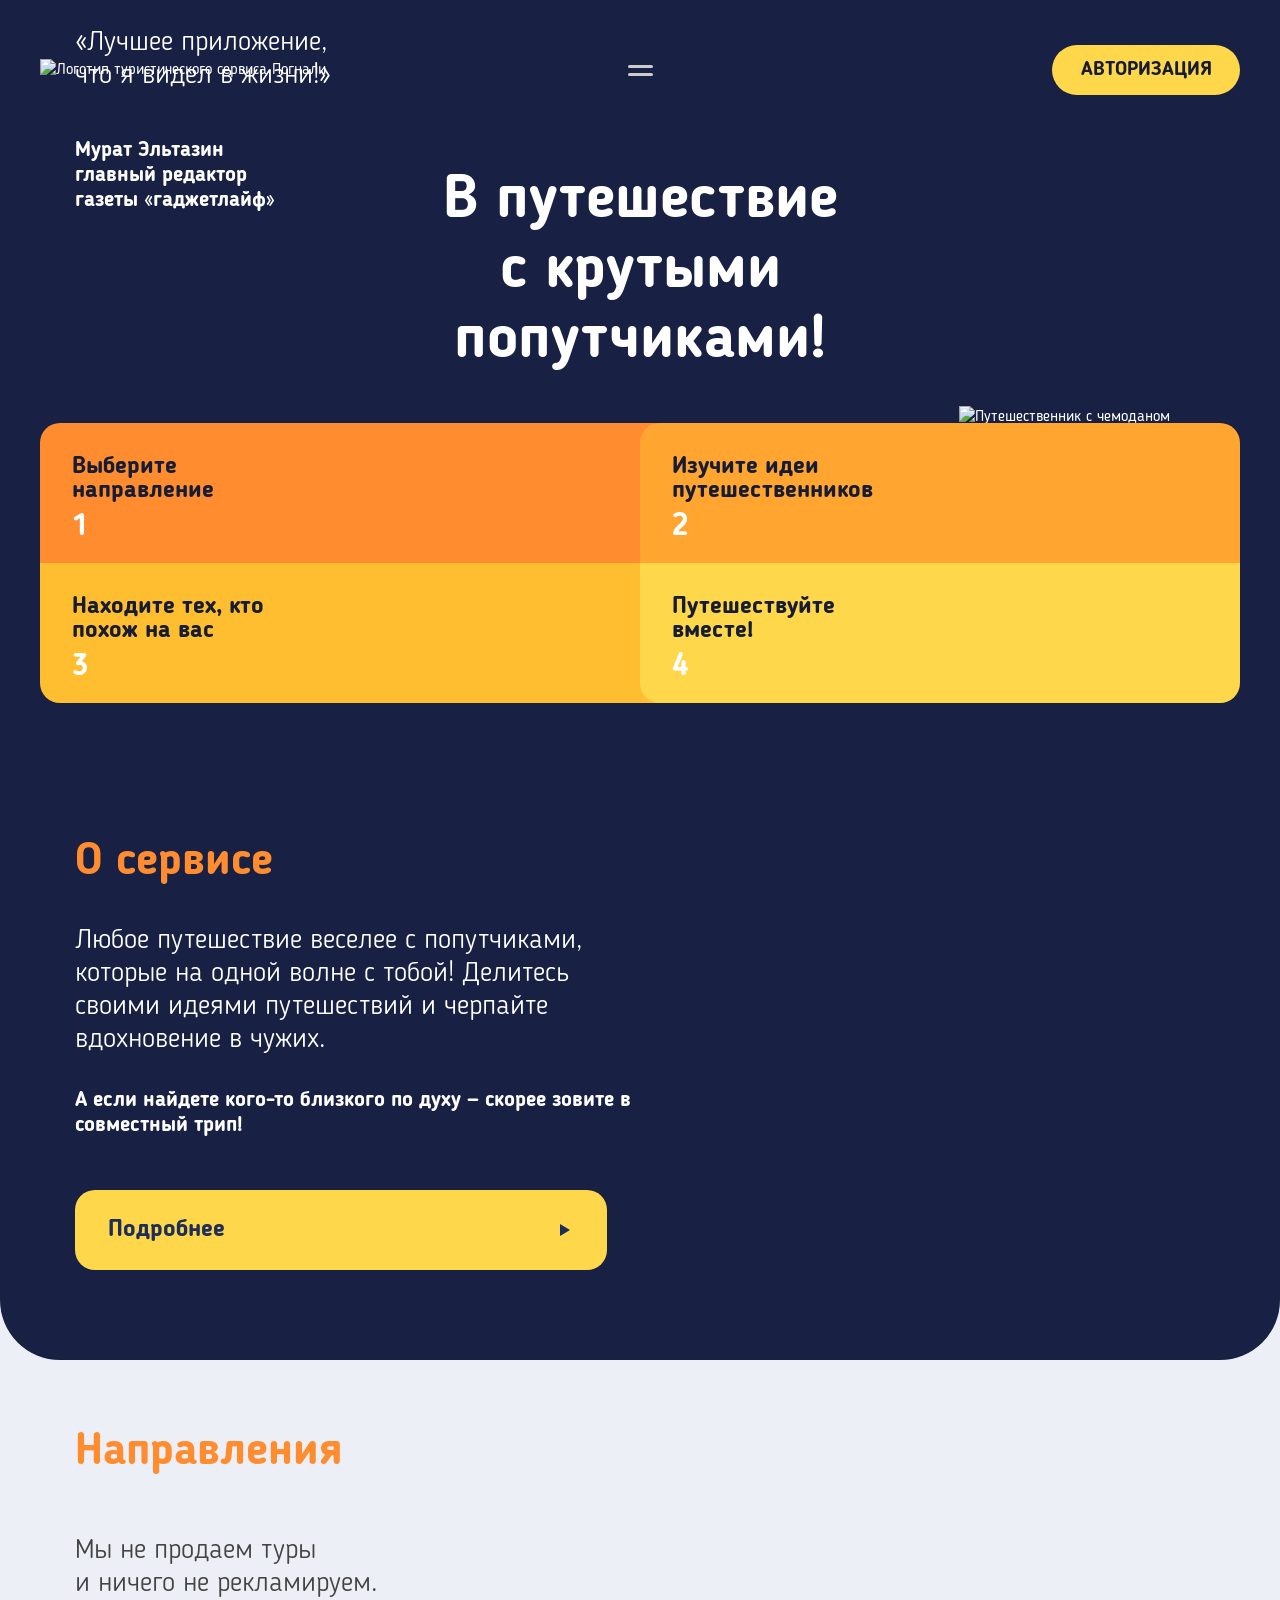
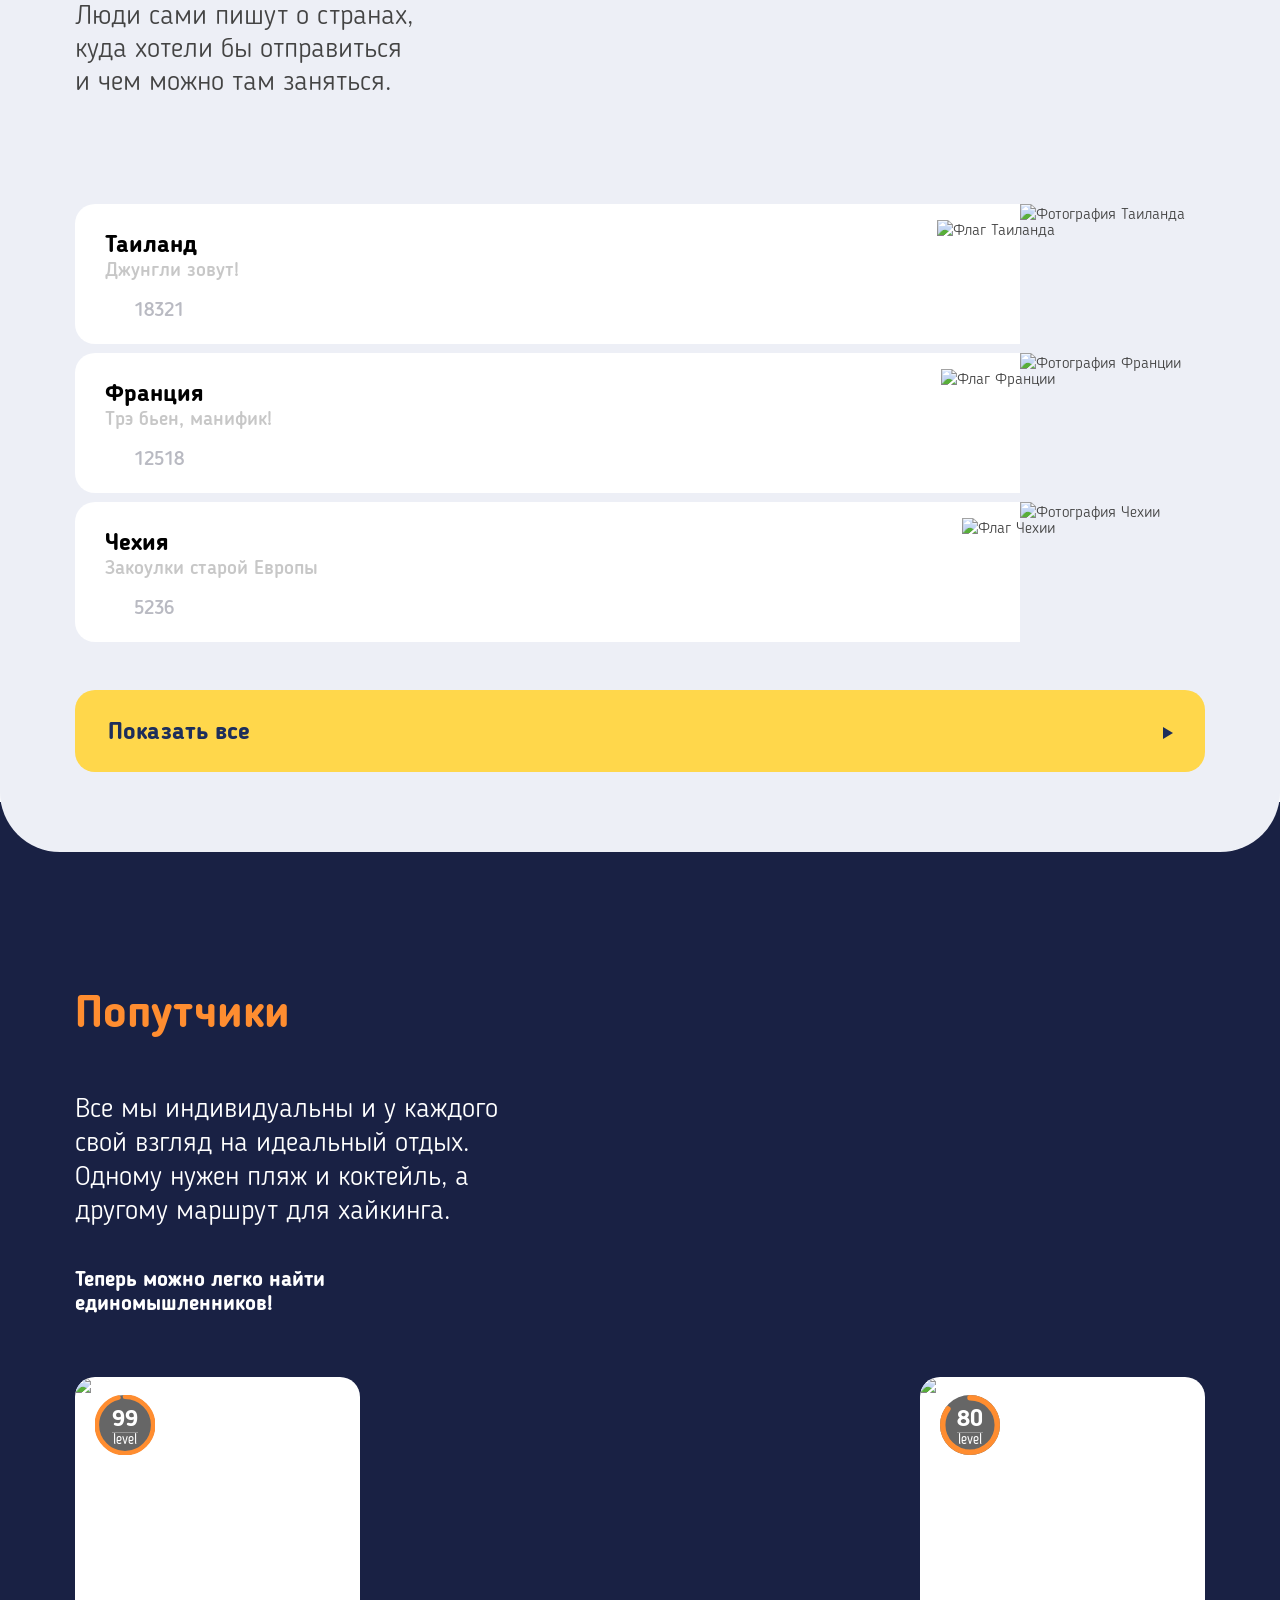
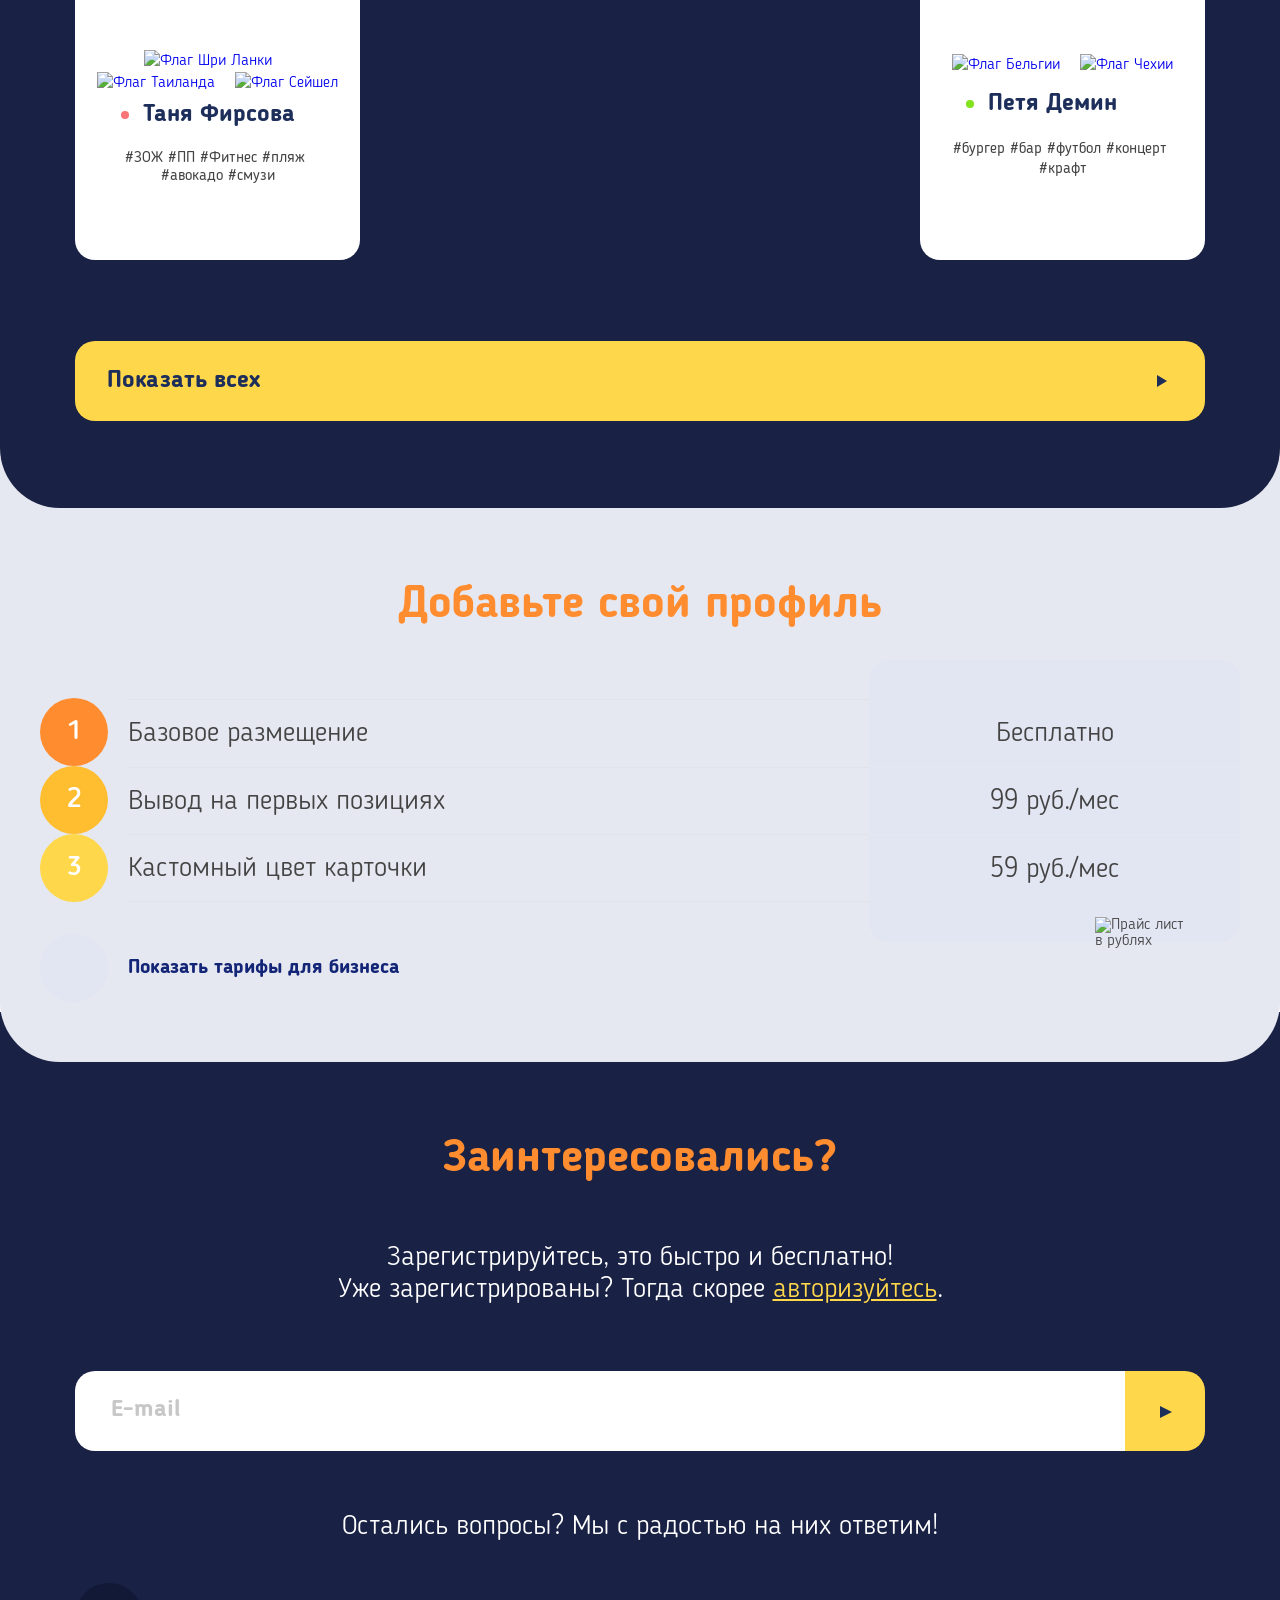
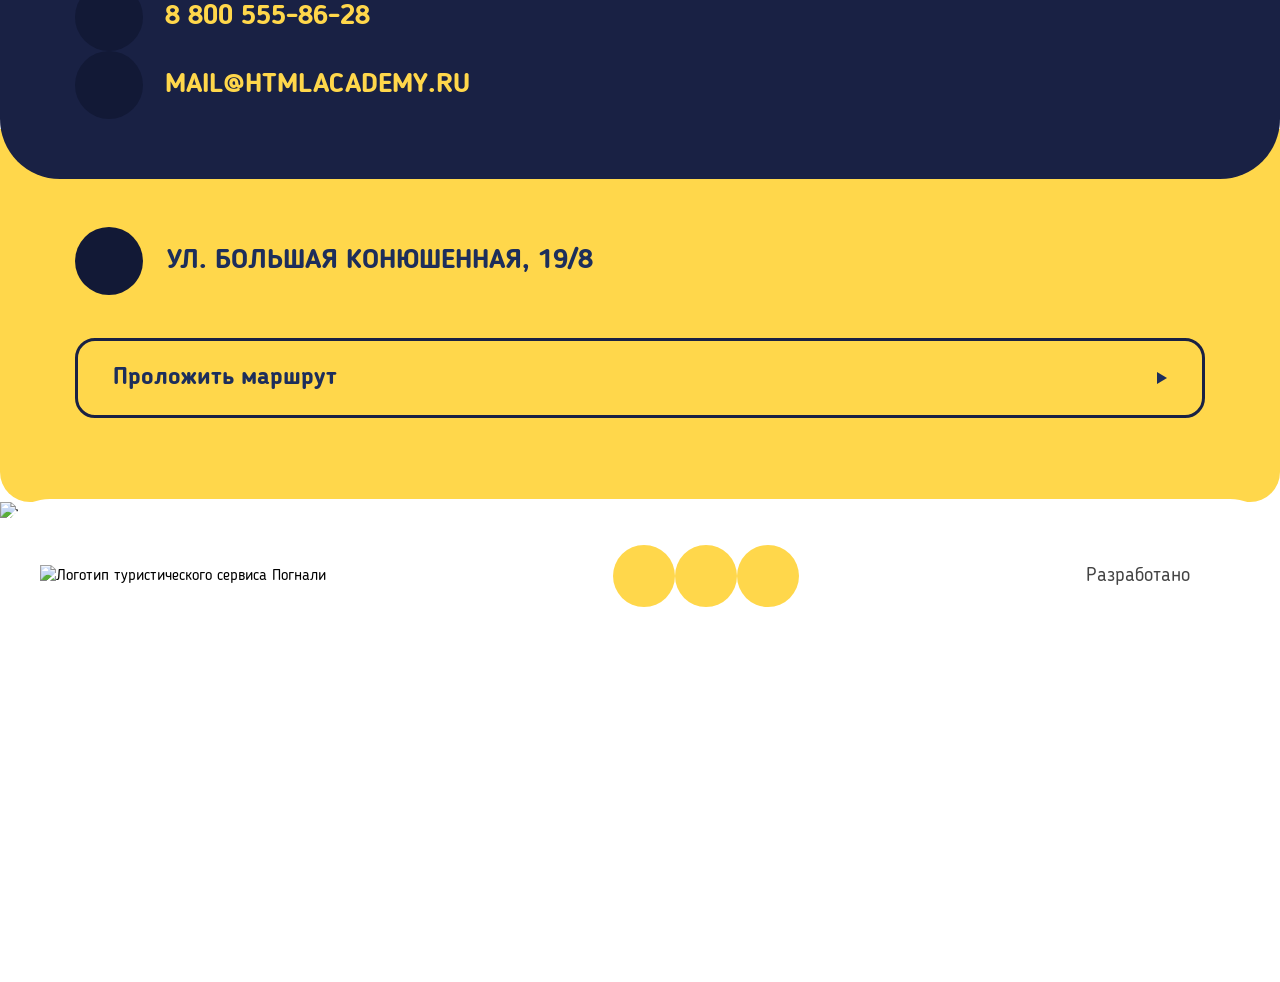
==== 14/index.html @ fc49d3fc ":heavy_check_mark: Сборка #14" ====
<!DOCTYPE html>
<html class="page" lang="ru">
<head>
  <meta charset="utf-8">
  <meta name="viewport" content="width=device-width, initial-scale=1">
  <title>HTML Academy: Погнали</title>
  <link rel="shortcut icon" href="img/favicon.ico" type="image/x-icon">
  <link rel="stylesheet" href="css/style.css">
  <base href="https://htmlacademy-adaptive.github.io/367467-pognali-21/14/">
</head>
<body>
  <header class="header">
    <div class="container header__container ">
      <div class="header__menu">
        <a class="header__logo-link">
          <picture>
            <source media="(min-width: 1439px)" srcset="img/logo-desktop-white@2x.png">
            <source media="(min-width: 767px)" srcset="img/logo-tablet-white@2x.png">
            <img class="header__logo-image" src="img/logo-mobile-white@2x.png" alt="Логотип туристического сервиса Погнали">
          </picture>
          <picture>
            <source media="(min-width: 1439px)" srcset="img/logo-desktop-blue@2x.png">
            <source media="(min-width: 767px)" srcset="img/logo-tablet-blue@2x.png">
            <img class="header__logo-image--blue" src="img/logo-mobile-blue@2x.png" alt="Логотип туристического сервиса Погнали">
          </picture>
        </a>
        <button class="header__menu-toggle" type="button" aria-label="Открыть меню"></button>
          <nav class="header__navigation header-navigation">
            <ul class="header-navigation__list">
              <li class="header-navigation__item">
                <a class="header-navigation__link" href="#about-us" data-hover="О сервисе">
                  <span data-hover="О&nbsp;сервисе">
                    О сервисе
                  </span>
                </a>
              </li>
              <li class="header-navigation__item">
                <a class="header-navigation__link" href="#directions" data-hover="Направления">
                  <span data-hover="Направления">
                    Направления
                  </span>
                </a>
              </li>
              <li class="header-navigation__item">
                <a class="header-navigation__link" href="#companions" >
                  <span data-hover="Попутчики">Попутчики</span>
                </a>
              </li>
            </ul>
          </nav>
          <div class="header__menu-items-wrapper">
            <div class="header__user-navigation">
              <a class="button-round header__user-navigation-button" href="#"><span>Авторизация</span></a>
            </div>
            <div class="header__contacts">
              <a class="header__telephone" href="tel:88005558628" aria-label="Позвоните нам!">
              <span class="header__telephone-image-wrapper">
                <svg class="header__telephone-image" viewBox="0 0 18 18">
                  <use xlink:href="img/sprite.svg#icon-call"></use>
                </svg>
                <svg class="header__telephone-image--opened" viewBox="0 0 19 17">
                  <use xlink:href="img/sprite.svg#icon-telephone"></use>
                </svg>
              </span>
                <span class="header__telephone--full">8 800 555-86-28</span>
              </a>
              <a class="header__email contacts__email" href="mailto:mail@htmlacademy.ru" aria-label="Напишите нам письмо!">
                <span class="header__email-image-wrapper">
                  <svg class="header__mail-image" viewBox="0 0 45 45">
                    <use xlink:href="img/sprite.svg#icon-mail"></use>
                  </svg>
                </span>
                <span class="header__email--full">mail@htmlacademy.ru</span>
              </a>
            </div>
          </div>
          <div class="header__social">
            <a class="header__social-link header__social-link--fb" aria-label="Погнали в Facebook" href="#">
              <svg viewBox="0 0 14 28">
                <use xlink:href="img/sprite.svg#icon-fb"></use>
              </svg>
            </a>
            <a class="header__social-link header__social-link--vk" aria-label="Погнали Вконтакте" href="#">
              <svg viewBox="0 0 31 16">
                <use xlink:href="img/sprite.svg#icon-vk"></use>
              </svg>
            </a>
            <a class="header__social-link header__social-link--insta" aria-label="Погнали в Instagram" href="#">
              <svg viewBox="0 0 24 24">
                <use xlink:href="img/sprite.svg#icon-inst"></use>
              </svg>
            </a>
          </div>
      </div>
    </div>
  </header>
  <main class="page__main">
    <section class="hero">
      <div class="container hero__container">
        <h1 class="visually-hidden">Главная страница туристического сервиса "Погнали"</h1>
        <div class="hero__wrapper">
          <div class="hero__bg-wrapper">
            <p class="hero__title">В путешествие <br>с крутыми <br>попутчиками!</p>
            <picture>
              <source media="(min-width: 1440px)" srcset="img/hero-desktop@1x.png">
              <source media="(min-width: 768px)" srcset="img/hero-tablet@1x.png">
              <img class="hero__image" src="img/hero-mobile@1x.png" alt="Путешественник с чемоданом">
            </picture>
          </div>
          <blockquote class="hero__quote hero-quote">
            <p class="hero-quote__text">
              «Лучшее приложение,<br class="hero-quote__br--mobile">
              что я видел в жизни!»
            </p>
            <cite class="hero-quote__author">
              Мурат Эльтазин<br>
              главный редактор<br class="hero-quote__br--mobile">
              газеты «гаджетлайф»
            </cite>
          </blockquote>
        </div>
        <ol class="hero__actions actions-list">
          <li class="actions-list__item">
            <p class="actions-list__text">Выберите направление</p>
            <span class="actions-list__number"></span>
          </li>
          <li class="actions-list__item">
            <p class="actions-list__text">Изучите идеи путешественников</p>
            <span class="actions-list__number"></span>
          </li>
          <li class="actions-list__item">
            <p class="actions-list__text">Находите тех, кто похож на вас</p>
            <span class="actions-list__number"></span>
          </li>
          <li class="actions-list__item">
            <p class="actions-list__text">Путешествуйте вместе!</p>
            <span class="actions-list__number"></span>
          </li>
        </ol>
      </div>
    </section>
    <section class="about-us" id="about-us" >
      <div class="container about-us__container">
        <div class="about-us__wrapper">
          <h2 class="about-us__title title">О сервисе</h2>
          <p class="about-us__text">
            Любое путешествие веселее с попутчиками, которые на одной волне с тобой! Делитесь своими идеями путешествий и черпайте вдохновение в чужих.
          </p>
          <p class="about-us__text about-us__text--bold">
            А если найдете кого-то близкого по духу — скорее зовите в совместный трип!
          </p>
          <a class="button-rect" href="#">
            <span>Подробнее</span>
          </a>
        </div>
      </div>
    </section>
    <section class="directions" id="directions">
      <div class="container directions__container">
        <div class="directions__wrapper">
          <h2 class="directions__title title">Направления</h2>
          <p class="directions__promo">
            Мы не продаем туры <br>
            и ничего не рекламируем. <br>
            Люди сами пишут о странах, <br>
            куда хотели бы отправиться <br>
            и чем можно там заняться.
          </p>
        </div>
        <div class="directions__cards cards">
          <ul class="cards__list">
            <li class="cards__item country-card">
              <picture>
                <source media="(min-width: 486px)" srcset="img/thailand-desktop@1x.png">
                <img class="country-card__photo" src="img/thailand-mobile@1x.jpg" srcset="img/thailand-mobile@2x.jpg 2x" alt="Фотография Таиланда">
              </picture>
              <picture>
                <source media="(min-width: 486px)" srcset="img/thailand-size-L@1x.png">
                <img class="country-card__flag" src="img/thailand-size-S@1x.png"  alt="Флаг Таиланда">
              </picture>
              <div class="country-card__wrapper">
                <div class="country-card__wrapper-text">
                  <h3 class="country-card__title">Таиланд</h3>
                  <p class="country-card__promo">Джунгли зовут!</p>
                </div>
                <span class="country-card__stats">
                  <svg viewBox="0 0 14 14">
                    <use xlink:href="img/sprite.svg#icon-user"></use>
                  </svg>
                  18321
                </span>
              </div>
            </li>
            <li class="cards__item country-card">
              <picture>
                <source media="(min-width: 486px)" srcset="img/france-desktop@1x.png">
                <img class="country-card__photo" src="img/france-mobile@1x.jpg" srcset="img/france-mobile@2x.jpg 2x" alt="Фотография Франции">
              </picture>
              <picture>
                <source media="(min-width: 486px)" srcset="img/france-size-L@1x.png">
                <img class="country-card__flag" src="img/france-size-S@1x.png"  alt="Флаг Франции">
              </picture>
              <div class="country-card__wrapper">
                <div class="country-card__wrapper-text">
                  <h3 class="country-card__title">Франция</h3>
                  <p class="country-card__promo">Трэ бьен, манифик!</p>
                </div>
                <span class="country-card__stats">
                  <svg viewBox="0 0 14 14">
                    <use xlink:href="img/sprite.svg#icon-user"></use>
                  </svg>
                  12518
                </span>
              </div>
            </li>
            <li class="cards__item country-card">
              <picture>
                <source media="(min-width: 486px)" srcset="img/czech-desktop@1x.png">
                <img class="country-card__photo" src="img/czech-mobile@1x.jpg" srcset="img/czech-mobile@2x.jpg 2x" alt="Фотография Чехии">
              </picture>
              <picture>
                <source media="(min-width: 486px)" srcset="img/czech-size-L@1x.png">
                <img class="country-card__flag" src="img/czech-size-S@1x.png"  alt="Флаг Чехии">
              </picture>
              <div class="country-card__wrapper">
                <div class="country-card__wrapper-text">
                  <h3 class="country-card__title">Чехия</h3>
                  <p class="country-card__promo">Закоулки старой Европы</p>
                </div>
                <span class="country-card__stats">
                  <svg viewBox="0 0 14 14">
                    <use xlink:href="img/sprite.svg#icon-user"></use>
                  </svg>
                  5236
                </span>
              </div>
            </li>
          </ul>
        </div>
        <a class="button-rect" href="form.html">
          <span>Показать все</span>
        </a>
      </div>
    </section>
    <section class="companions" id="companions">
      <div class="container companions__container">
        <div class="companions__wrapper">
          <h2 class="companions__title title">Попутчики</h2>
          <p class="companions__text">
            Все мы индивидуальны и у каждого свой взгляд на идеальный отдых. Одному нужен пляж и коктейль, а другому маршрут для хайкинга.
          </p>
          <p class="companions__text companions__text--bold">
            Теперь можно легко найти единомышленников!
          </p>
        </div>
        <div class="companions__cards cards">
          <ul class="cards__list companions__cards-list">
            <li class="cards__item user-card companions__user-card">
              <div class="user-card__level level companions__level">
                <svg class="level__circle" viewBox="0 0 66 66">
                  <circle r="31" cx="33" cy="33"
                          fill="none" stroke-width="5"
                          stroke="#FF8D30"
                          stroke-dasharray="187.2 207.2"
                          stroke-linecap="round">
                  </circle>
                </svg>
                <span class="level__number">99</span>
                <span class="level__text">level</span>
              </div>
              <img class="user-card__photo companions__photo" src="img/firsova-index-size-285@1x.png" alt="Таня Фирсова">
              <div class="user-card__visited-countries">
                <a class="user-card__country-link" href="#" data-hover="Шри Ланка">
                  <img class="user-card__country-flag" src="img/srilanka-size-S@1x.png" alt="Флаг Шри Ланки">
                </a>
                <a class="user-card__country-link" href="#" data-hover="Таиланд">
                  <img class="user-card__country-flag" src="img/thailand-size-S@1x.png" alt="Флаг Таиланда">
                </a>
                <a class="user-card__country-link" href="#" data-hover="Сейшелы">
                  <img class="user-card__country-flag" src="img/seychelles-size-S@1x.png" width="35" height="25" alt="Флаг Сейшел">
                </a>
              </div>
              <a class="user-card__wrapper" href="#">
                <span class="user-card__status user-card__status--offline"></span>
                <h3 class="user-card__user">Таня Фирсова</h3>
              </a>
              <ul class="user-card__tags tags-list">
                <li class="tags-list__item">
                  <a href="" class="tags-list__link">#ЗОЖ</a>
                </li>
                <li class="tags-list__item">
                  <a href="" class="tags-list__link">#ПП</a>
                </li>
                <li class="tags-list__item">
                  <a href="" class="tags-list__link">#Фитнес</a>
                </li>
                <li class="tags-list__item">
                  <a href="" class="tags-list__link">#пляж</a>
                </li>
                <li class="tags-list__item">
                  <a href="" class="tags-list__link">#авокадо</a>
                </li>
                <li class="tags-list__item">
                  <a href="" class="tags-list__link">#смузи</a>
                </li>
              </ul>
              <ul class="user-card__travel-list travel-list">
                <li class="travel-list__item" data-hover="Авиаперелет">
                  <svg class="travel-list__image travel-list__image--plane travel-list__image--checked">
                    <use xlink:href="img/sprite.svg#icon-plane"></use>
                  </svg>
                </li>
                <li class="travel-list__item" data-hover="Автотранспорт">
                  <svg class="travel-list__image travel-list__image--bus">
                    <use xlink:href="img/sprite.svg#icon-bus"></use>
                  </svg>
                </li>
                <li class="travel-list__item" data-hover="Велосипед">
                  <svg class="travel-list__image travel-list__image--circle">
                    <use xlink:href="img/sprite.svg#icon-bicycle"></use>
                  </svg>
                </li>
                <li class="travel-list__item" data-hover="Пешком">
                  <svg class="travel-list__image travel-list__image--walk">
                    <use xlink:href="img/sprite.svg#icon-run"></use>
                  </svg>
                </li>
              </ul>
            </li>
            <li class="cards__item user-card">
              <div class="user-card__level level companions__level">
                <svg class="level__circle" viewBox="0 0 66 66">
                  <circle r="30" cx="33" cy="33"
                          fill="none" stroke-width="6"
                          stroke="#FF8D30"
                          stroke-dasharray="160 188,4"
                          stroke-linecap="round">
                  </circle>
                </svg>
                <span class="level__number">80</span>
                <span class="level__text">level</span>
              </div>
              <img class="user-card__photo companions__photo" src="img/demin-index-size-285@1x.png" alt="Петя Демин">
              <div class="user-card__visited-countries">
                <a class="user-card__country-link" href="#" data-hover="Бельгия">
                  <img class="user-card__country-flag" src="img/belgium-size-S@1x.png" alt="Флаг Бельгии">
                </a>
                <a class="user-card__country-link" href="#" data-hover="Чехия">
                  <img class="user-card__country-flag" src="img/czech-size-S@1x.png" alt="Флаг Чехии">
                </a>
              </div>
              <a class="user-card__wrapper" href="#">
                <span class="user-card__status user-card__status--online"></span>
                <h3 class="user-card__user">Петя Демин</h3>
              </a>
              <ul class="user-card__tags tags-list">
                <li class="tags-list__item">
                  <a href="" class="tags-list__link">#бургер </a>
                </li>
                <li class="tags-list__item">
                  <a href="" class="tags-list__link">#бар </a>
                </li>
                <li class="tags-list__item">
                  <a href="" class="tags-list__link">#футбол </a>
                </li>
                <li class="tags-list__item">
                  <a href="" class="tags-list__link">#концерт </a>
                </li>
                <li class="tags-list__item">
                  <a href="" class="tags-list__link">#крафт </a>
                </li>
              </ul>
              <ul class="user-card__travel-list travel-list">
                <li class="travel-list__item" data-hover="Авиаперелет">
                  <svg class="travel-list__image travel-list__image--plane travel-list__image--checked">
                    <use xlink:href="img/sprite.svg#icon-plane"></use>
                  </svg>
                </li>
                <li class="travel-list__item" data-hover="Автотранспорт">
                  <svg class="travel-list__image travel-list__image--bus travel-list__image--checked">
                    <use xlink:href="img/sprite.svg#icon-bus"></use>
                  </svg>
                </li>
                <li class="travel-list__item" data-hover="Велосипед">
                  <svg class="travel-list__image travel-list__image--circle">
                    <use xlink:href="img/sprite.svg#icon-bicycle"></use>
                  </svg>
                </li>
                <li class="travel-list__item" data-hover="Пешком">
                  <svg class="travel-list__image travel-list__image--walk travel-list__image--checked">
                    <use xlink:href="img/sprite.svg#icon-run"></use>
                  </svg>
                </li>
              </ul>
            </li>
          </ul>
        </div>
        <a class="button-rect" href="catalog.html">
          <span>Показать всех</span>
        </a>
      </div>
    </section>
    <section class="profile">
      <div class="container profile__container">
        <div class="profile__wrapper">
          <h2 class="profile__title title">Добавьте <br>свой <br>профиль</h2>
          <div class="price-list__wrapper">
            <div class="profile__wrapper-logo">
              <picture>
                <source media="(min-width: 1440px)" srcset="img/profile-logo-size-L@1x.png">
                <img src="img/profile-logo-size-S@1x.png" alt="Прайс лист в рублях">
              </picture>
            </div>
            <ol class="price-list profile__price-list">
              <li class="price-list__item">
                <span class="price-list__item-number"></span>
                <div class="price-list__item-wrapper">
                  <p class="price-list__item-text price-list__item-text--border">Базовое размещение</p>
                  <p class="price-list__item-text price-list__item-text--grey">Бесплатно</p>
                </div>

              </li>
              <li class="price-list__item">
                <span class="price-list__item-number"></span>
                <div class="price-list__item-wrapper">
                  <p class="price-list__item-text price-list__item-text--border">Вывод на первых позициях</p>
                  <p class="price-list__item-text price-list__item-text--grey">99 руб./мес</p>
                </div>
              </li>
              <li class="price-list__item">
                <span class="price-list__item-number"></span>
                <div class="price-list__item-wrapper">
                  <p class="price-list__item-text price-list__item-text--border">Кастомный цвет карточки</p>
                  <p class="price-list__item-text price-list__item-text--grey">59 руб./мес</p>
                </div>
              </li>
            </ol>
          </div>
          <a class="button-business" href="#">
            <span class="button-business__image-wrapper">
              <svg class="button-business__image" viewBox="0 0 26 26">
                <use xlink:href="img/sprite.svg#icon-businessman"></use>
              </svg>
            </span>
            <span class="button-business__text">Показать тарифы для бизнеса</span>
          </a>
          <div class="profile__modal">
            <h2 class="profile__modal-title title">Бизнес-тарифы</h2>
            <ul class="profile__business-list business-list">
              <li class="business-list__item">
                <p class="business-list__text">Реклама у блоггера</p>
                <p class="business-list__text business-list__text--price">300 000 руб./пост</p>
              </li>
              <li class="business-list__item">
                <p class="business-list__text">Накрутка подписчиков</p>
                <p class="business-list__text business-list__text--price">от 1 руб./шт.</p>
              </li>
              <li class="business-list__item">
                <p class="business-list__text">Лайки от ботов</p>
                <p class="business-list__text business-list__text--price">от 20 коп./лайк</p>
              </li>
              <li class="business-list__item">
                <p class="business-list__text">Ваш продакт-плейсмент</p>
                <p class="business-list__text business-list__text--price">Индивидуально</p>
              </li>
            </ul>
            <button class="button-profile" type="button">
              <span class="button-profile__text">Закрыть окно</span>
            </button>
          </div>
        </div>
      </div>
    </section>
    <section class="feedback">
      <div class="container feedback__container">
        <div class="feedback__wrapper">
          <h2 class="feedback__title title">Заинтересовались?</h2>
          <p class="feedback__text">Зарегистрируйтесь, <br class="feedback__br-mobile"> это быстро и бесплатно! <br> Уже зарегистрированы? Тогда скорее <a class="feedback__link" href="#">авторизуйтесь</a>.</p>
          <form class="feedback__form" method="post" action="https://echo.htmlacademy.ru">
            <label class="visually-hidden" for="feedback__email">E-mail</label>
            <input class="button-feedback" type="email" placeholder="E-mail" id="feedback__email" required>
            <button class="button-feedback__icon" type="submit" aria-label="Обратная связь"><span class="button-feedback__icon--full">Регистрация</span></button>
          </form>
          <p class="feedback__text feedback__text--contact">Остались вопросы? <br>Мы с радостью на них ответим!</p>
          <div class="feedback__contacts">
            <a class="feedback__telephone" href="tel:88005558628" aria-label="Позвоните нам!">
              <span class="feedback__telephone-image-wrapper">
                <svg class="feedback__telephone-image" viewBox="0 0 19 17">
                  <use xlink:href="img/sprite.svg#icon-telephone"></use>
                </svg>
              </span>
              <span class="feedback__telephone--full">8 800 555-86-28</span>
            </a>
            <a class="feedback__email" href="mailto:mail@htmlacademy.ru" aria-label="Напишите нам письмо!">
              <span class="feedback__email-image-wrapper">
                <svg class="feedback__mail-image" viewBox="0 0 45 45">
                  <use xlink:href="img/sprite.svg#icon-profile-mail"></use>
                </svg>
              </span>
              <span class="feedback__email--full">mail@htmlacademy.ru</span>
            </a>
          </div>
        </div>
      </div>
    </section>
    <section class="map">
      <div class="container map__container">
        <div class="map__wrapper">
          <h2 class="visually-hidden">Как нас найти?</h2>
          <address class="map__address">
            <span class="map__address-image-wrapper">
              <svg class="map__address-image" viewBox="0 0 21 21">
                <use xlink:href="img/sprite.svg#icon-location"></use>
              </svg>
            </span>
            <span>ул. Большая<br> Конюшенная, 19/8</span>
          </address>
          <a class="button-rect map__button-rect" href="https://goo.gl/maps/PA7gGHQuVuknziV7A">
            <span>
              Проложить маршрут
            </span>
          </a>
        </div>
      </div>
    </section>
    <section class="map-image">
      <picture>
        <source media="(min-width: 1439px)" srcset="img/map-bg-size-L@1x.jpg 1x, img/map-bg-size-L@2x.jpg 2x">
        <source media="(min-width: 767px)" srcset="img/map-bg-size-M@1x.jpg 1x, img/map-bg-size-M@2x.jpg 2x">
        <img class="map__image map__image--static" src="img/map-bg-size-S@1x.jpg" srcset="img/map-bg-size-S@2x.jpg 2x" alt="ул. Большая Конюшенная, 19/8">
      </picture>
      <iframe class="map__image map__image--google" src="https://www.google.com/maps/embed?pb=!1m18!1m12!1m3!1d1998.6037872533234!2d30.32085871603106!3d59.93871648187622!2m3!1f0!2f0!3f0!3m2!1i1024!2i768!4f13.1!3m3!1m2!1s0x4696310fca145cc1%3A0x42b32648d8238007!2z0JHQvtC70YzRiNCw0Y8g0JrQvtC90Y7RiNC10L3QvdCw0Y8g0YPQuy4sIDE5LzgsINCh0LDQvdC60YIt0J_QtdGC0LXRgNCx0YPRgNCzLCAxOTExODY!5e0!3m2!1sru!2sru!4v1605307150234!5m2!1sru!2sru" aria-hidden="false" tabindex="0"></iframe>
    </section>
  </main>
  <footer class="page__footer footer">
    <div class="container footer__container">
      <a class="footer__logo-link">
        <picture>
          <source media="(min-width: 1439px)" srcset="img/logo-desktop-blue@2x.png">
          <source media="(min-width: 767px)" srcset="img/logo-tablet-blue@2x.png">
          <img class="footer__logo-image" src="img/logo-mobile-blue@2x.png" alt="Логотип туристического сервиса Погнали">
        </picture>
      </a>
      <div class="footer__social">
        <a class="footer__social-link footer__social-link--fb" aria-label="Погнали в Facebook" href="#">
          <span class="footer__social-image-wrapper">
            <svg class="footer__social-image" viewBox="0 0 14 28">
              <use xlink:href="img/sprite.svg#icon-fb"></use>
            </svg>
          </span>
        </a>
        <a class="footer__social-link footer__social-link--vk" aria-label="Погнали Вконтакте" href="#">
          <span class="footer__social-image-wrapper">
            <svg class="footer__social-image" viewBox="0 0 31 16">
              <use xlink:href="img/sprite.svg#icon-vk"></use>
            </svg>
          </span>
        </a>
        <a class="footer__social-link footer__social-link--insta" aria-label="Погнали в Instagram" href="#">
          <span class="footer__social-image-wrapper">
            <svg class="footer__social-image" viewBox="0 0 24 24">
              <use xlink:href="img/sprite.svg#icon-inst"></use>
            </svg>
          </span>
        </a>
      </div>
      <div class="footer__copyright copyright">
        <a class="copyright__title" href="https://htmlacademy.ru/intensive/adaptive">
          <span>Разработано</span>
        </a>
        <a href="https://htmlacademy.ru/intensive/adaptive">
          <svg class="copyright__logo" viewBox="0 0 60 60">
            <use xlink:href="img/sprite.svg#htmlacademy"></use>
          </svg>
        </a>
      </div>
    </div>
  </footer>
<script src="js/header-open.js"></script>
<script src="js/profile-modal.js"></script>
</body>
</html>
---- 14/css/style.css ----
@font-face {
  font-family: "Blogger";
  src: local("bloggersans"), url("../fonts/bloggersans.woff2") format("woff2"), url("../fonts/bloggersans.woff") format("woff");
  font-style: normal;
  font-weight: 400;
  font-display: swap; }

@font-face {
  font-family: "Blogger";
  src: local("bloggersans-bold"), url("../fonts/bloggersans-bold.woff2") format("woff2"), url("../fonts/bloggersans-bold.woff") format("woff");
  font-style: normal;
  font-weight: 700;
  font-display: swap; }

@font-face {
  font-family: "Blogger";
  src: local("bloggersans-bolditalic"), url("../fonts/bloggersans-bolditalic.woff2") format("woff2"), url("../fonts/bloggersans-bolditalic.woff") format("woff");
  font-style: italic;
  font-weight: 700;
  font-display: swap; }

@font-face {
  font-family: "Blogger";
  src: local("bloggersans-italic"), url("../fonts/bloggersans-italic.woff2") format("woff2"), url("../fonts/bloggersans-italic.woff") format("woff");
  font-style: italic;
  font-weight: 400;
  font-display: swap; }

@font-face {
  font-family: "Blogger";
  src: local("bloggersans-light"), url("../fonts/bloggersans-light.woff2") format("woff2"), url("../fonts/bloggersans-light.woff") format("woff");
  font-style: normal;
  font-weight: 300;
  font-display: swap; }

@font-face {
  font-family: "Blogger";
  src: local("bloggersans-lightitalic"), url("../fonts/bloggersans-lightitalic.woff2") format("woff2"), url("../fonts/bloggersans-lightitalic.woff") format("woff");
  font-style: italic;
  font-weight: 300;
  font-display: swap; }

@font-face {
  font-family: "Blogger";
  src: local("bloggersans-medium"), url("../fonts/bloggersans-medium.woff2") format("woff2"), url("../fonts/bloggersans-medium.woff") format("woff");
  font-style: normal;
  font-weight: 500;
  font-display: swap; }

@font-face {
  font-family: "Blogger";
  src: local("bloggersans-mediumitalic"), url("../fonts/bloggersans-mediumitalic.woff2") format("woff2"), url("../fonts/bloggersans-mediumitalic.woff") format("woff");
  font-style: italic;
  font-weight: 500;
  font-display: swap; }

body {
  margin: 0;
  font-family: "Blogger", "PT Sans", sans-serif;
  font-size: 16px;
  line-height: 22px;
  font-weight: 400; }

a {
  text-decoration: none; }

img {
  max-width: 100%;
  height: auto; }

.visually-hidden:not(:focus):not(:active),
input[type="radio"].visually-hidden,
input[type="checkbox"].visually-hidden {
  position: absolute;
  width: 1px;
  height: 1px;
  margin: -1px;
  padding: 0;
  border: 0;
  white-space: nowrap;
  -webkit-clip-path: inset(100%);
          clip-path: inset(100%);
  clip: rect(0 0 0 0);
  overflow: hidden; }

.page__main {
  background-color: #ffffff; }

.catalog-page__main {
  background-color: #edeff6; }

.container {
  min-width: 320px;
  padding-left: 25px;
  padding-right: 25px;
  width: 100%;
  max-width: 1440px;
  margin: 0 auto;
  box-sizing: border-box; }
  @media (min-width: 767px) {
    .container {
      min-width: 768px;
      padding-left: 40px;
      padding-right: 40px; } }
  @media (min-width: 1439px) {
    .container {
      min-width: 1440px;
      padding-left: 60px;
      padding-right: 60px; } }

.title {
  margin: 0 0 19px;
  padding: 0;
  font-size: 24px;
  line-height: 24px;
  font-weight: 700; }

.page__title {
  position: relative;
  display: inline-flex;
  margin: 0;
  padding: 14px 0 12px;
  font-size: 36px;
  line-height: 36px;
  font-weight: 700;
  color: #ffffff; }
  @media (min-width: 767px) {
    .page__title {
      padding-bottom: 65px; } }
  .page__title::after {
    content: "";
    position: absolute;
    bottom: -3px;
    left: auto;
    width: 100%;
    height: 5px;
    z-index: 1;
    background-color: #ff8d30;
    border-radius: 4px; }
    @media (min-width: 767px) {
      .page__title::after {
        height: 8px; } }
  @media (min-width: 767px) {
    .page__title {
      font-size: 60px;
      line-height: 60px;
      font-weight: 768px; } }

.cross {
  position: relative;
  width: 18px;
  height: 18px;
  margin: 0 15px 0 0;
  background-color: transparent; }
  .cross::before, .cross::after {
    content: "";
    position: absolute;
    top: 0;
    left: 8px;
    width: 2px;
    height: 18px;
    background-color: #1d2e5b;
    border-radius: 2px; }

.error-message {
  display: none; }

.button-change-photo {
  grid-column: 1/-1;
  width: 100%;
  padding-top: 10px;
  padding-bottom: 10px;
  font-size: 20px;
  line-height: 18px;
  font-weight: 500;
  text-transform: uppercase;
  text-align: center;
  color: #161c35;
  background-color: #dfe3f0;
  border-radius: 20px; }
  .button-change-photo:hover, .button-change-photo:focus {
    background-color: #d1d7e9; }
  .button-change-photo:active {
    background-color: #dfe3f0; }
  .button-change-photo:active .button-change-photo__title {
    opacity: 0.3; }
  @media (min-width: 767px) {
    .button-change-photo {
      padding: 23px 0 20px;
      letter-spacing: 0.1em;
      border-radius: 10px; } }
  @media (min-width: 1439px) {
    .button-change-photo {
      grid-column: none;
      position: absolute;
      top: -65px;
      right: 95px;
      width: auto;
      min-width: 190px;
      padding-top: 17px;
      padding-bottom: 12px;
      letter-spacing: unset;
      border-radius: 0 0 10px 10px; }
      .button-change-photo--full {
        display: none; } }

.button {
  display: flex;
  justify-content: center;
  width: 100%;
  margin: 0;
  padding: 0;
  font: inherit;
  font-size: 17px;
  line-height: 30px;
  font-weight: 700;
  text-transform: uppercase;
  text-align: center;
  color: #161c35;
  border: none;
  background-color: transparent; }

.button-round {
  display: inline-flex;
  justify-content: center;
  min-width: 100%;
  min-height: 40px;
  box-sizing: border-box;
  font: inherit;
  font-size: 17px;
  line-height: 30px;
  font-weight: 700;
  text-transform: uppercase;
  text-align: center;
  color: #161c35;
  background-color: #ffd74b;
  border-radius: 25px;
  border: none; }
  @media (min-width: 767px) {
    .button-round {
      max-width: 188px;
      margin-left: auto;
      padding: 15px 30px;
      font-size: 20px;
      line-height: 20px;
      font-weight: 400; } }
  @media (min-width: 1439px) {
    .button-round {
      font-size: 20px;
      line-height: 20px;
      font-weight: 700; } }

.button-business {
  display: inline-flex;
  justify-content: center;
  font-weight: 700;
  color: #132576; }
  .button-business:hover .button-business__text,
  .button-business:focus .button-business__text {
    opacity: 0.7; }
  .button-business:active .button-business__text {
    opacity: 0.3; }
  .button-business:hover .button-business__image,
  .button-business:focus .button-business__image {
    opacity: 0.7; }
  .button-business:active .button-business__image {
    opacity: 0.3; }
  @media (min-width: 767px) {
    .button-business {
      justify-content: start;
      align-items: center;
      font-size: 20px;
      line-height: 20px;
      font-weight: 700; } }

.button-business__image-wrapper {
  display: none; }
  @media (min-width: 767px) {
    .button-business__image-wrapper {
      display: flex;
      align-items: center;
      justify-content: center;
      width: 68px;
      height: 68px;
      margin-right: 20px;
      background-color: #e2e5f2;
      border-radius: 50%; } }

.button-business__image {
  width: 26px;
  height: 26px; }

.button-profile {
  display: flex;
  justify-content: center;
  width: 100%;
  margin: 0;
  padding: 21px 0;
  box-sizing: border-box;
  font: inherit;
  font-size: 16px;
  line-height: 24px;
  font-weight: 700;
  text-transform: uppercase;
  color: #1d2e5b;
  background-color: #f2f2f2;
  border: none;
  border-radius: 0 0 20px 20px; }
  .button-profile:hover, .button-profile:focus {
    background-color: #edeff6; }
  .button-profile:active .button-profile__text {
    opacity: 0.3; }
  @media (min-width: 767px) {
    .button-profile {
      padding: 41px 0;
      font-size: 24px;
      line-height: 24px;
      font-weight: 700;
      text-transform: none; } }

.button-rect {
  display: flex;
  justify-content: space-between;
  align-items: center;
  margin: 0;
  padding: 22px 23px;
  box-sizing: border-box;
  font: inherit;
  font-size: 18px;
  line-height: 18px;
  font-weight: 700;
  color: #1d2e5b;
  background-color: #ffd74b;
  border-radius: 10px;
  border: none; }
  .button-rect::after {
    content: "";
    height: 0;
    border-left: 10px solid #1d2e5b;
    border-top: 6px solid transparent;
    border-bottom: 6px solid transparent; }
  .button-rect:hover, .button-rect:focus {
    background-color: #ffbd30; }
  .button-rect:active span, .button-rect:active::after {
    opacity: 0.3; }

.button-feedback {
  display: block;
  width: 100%;
  max-height: 62px;
  margin: 0;
  padding: 22px 85px 22px 25px;
  box-sizing: border-box;
  font: inherit;
  font-size: 18px;
  line-height: 18px;
  font-weight: 700;
  color: rgba(68, 68, 68, 0.5);
  border-radius: 10px;
  border: none; }
  .button-feedback:hover::-moz-placeholder {
    color: rgba(68, 68, 68, 0.5); }
  .button-feedback:hover::placeholder {
    color: rgba(68, 68, 68, 0.5); }
  .button-feedback:focus {
    color: #ffffff;
    background-color: transparent;
    border: 4px solid #ffffff; }
  @media (min-width: 767px) {
    .button-feedback {
      max-height: 80px;
      padding: 28px 36px;
      border-radius: 20px 0 0 20px; } }
  .button-feedback::-moz-placeholder {
    color: rgba(68, 68, 68, 0.3); }
  .button-feedback::placeholder {
    color: rgba(68, 68, 68, 0.3); }
    @media (min-width: 767px) {
      .button-feedback::-moz-placeholder {
        font-size: 24px;
        line-height: 24px;
        font-weight: 700; }
      .button-feedback::placeholder {
        font-size: 24px;
        line-height: 24px;
        font-weight: 700; } }

.button-feedback__icon {
  position: absolute;
  top: 0;
  right: 0;
  width: 60px;
  height: 62px;
  box-sizing: border-box;
  font: inherit;
  color: #1d2e5b;
  background-color: #ffd74b;
  border-radius: 10px;
  border: none; }
  @media (min-width: 767px) {
    .button-feedback__icon {
      position: relative;
      flex-shrink: 0;
      width: 80px;
      height: 80px;
      border-radius: 0 20px 20px 0; } }
  @media (min-width: 1439px) {
    .button-feedback__icon {
      display: flex;
      justify-content: space-between;
      align-items: center;
      min-width: 330px; } }
  .button-feedback__icon--full {
    display: none; }
    @media (min-width: 1439px) {
      .button-feedback__icon--full {
        display: block;
        margin-left: 35px;
        font-size: 24px;
        line-height: 24px;
        font-weight: 700; } }
  .button-feedback__icon::after {
    content: "";
    position: absolute;
    top: 25px;
    left: 26px;
    width: 12px;
    border-left: 12px solid #1d2e5b;
    border-top: 6px solid transparent;
    border-bottom: 6px solid transparent; }
    @media (min-width: 767px) {
      .button-feedback__icon::after {
        top: 35px;
        left: 35px; } }
    @media (min-width: 1439px) {
      .button-feedback__icon::after {
        position: relative;
        top: 0;
        left: 0;
        margin-right: 22px; } }

.button-module {
  display: grid;
  grid-template-columns: auto auto;
  grid-row-gap: 8px;
  width: 100%;
  margin-bottom: 20px;
  font-size: 16px;
  line-height: 16px;
  font-weight: 500;
  text-transform: uppercase;
  color: #1d2e5b; }
  @media (min-width: 767px) {
    .button-module {
      grid-template-rows: 69px 69px;
      grid-row-gap: 0;
      align-items: center;
      margin-bottom: 25px;
      font-size: 20px;
      line-height: 18px;
      font-weight: 500;
      border-top: 1px solid #e1e3e9; } }
  @media (min-width: 1439px) {
    .button-module {
      grid-template-columns: 220px 180px 1fr;
      grid-template-rows: 70px;
      margin-bottom: 0;
      border: none; } }

.button-module__caption {
  margin-left: auto;
  color: rgba(29, 46, 91, 0.3); }
  @media (min-width: 1439px) {
    .button-module__caption {
      order: 2;
      margin: 0 auto; } }

.up-down-button__wrapper {
  position: relative;
  grid-column: 1/-1;
  display: inline-flex;
  width: 100%; }
  @media (min-width: 1439px) {
    .up-down-button__wrapper {
      order: 1;
      grid-column: unset; } }

.up-down-button__input {
  display: flex;
  justify-content: center;
  align-items: center;
  width: 100%;
  min-height: 43px;
  margin: 0 auto;
  padding: 0 100px;
  box-sizing: border-box;
  font: inherit;
  font-size: 14px;
  line-height: 14px;
  font-weight: 500;
  color: #1d2e5b;
  text-align: center;
  border: 1px solid #cbced9;
  border-radius: 4px; }
  .up-down-button__input:hover {
    border-color: #959bb2; }
  .up-down-button__input:hover ~ .button-down::before, .up-down-button__input:hover ~ .button-down::after,
  .up-down-button__input:hover ~ .button-up::before,
  .up-down-button__input:hover ~ .button-up::after {
    background-color: #959bb2; }
  .up-down-button__input:focus {
    border-color: #1d2e5b; }
  .up-down-button__input:focus ~ .button-down::before, .up-down-button__input:focus ~ .button-down::after,
  .up-down-button__input:focus ~ .button-up::before,
  .up-down-button__input:focus ~ .button-up::after {
    background-color: #1d2e5b; }
  @media (min-width: 767px) {
    .up-down-button__input {
      min-width: 70px;
      min-height: 70px;
      padding: 0 180px;
      font-size: 20px;
      line-height: 20px;
      font-weight: 500; } }
  @media (min-width: 1439px) {
    .up-down-button__input {
      min-width: 180px;
      padding: 0 60px; } }

.button-down {
  position: absolute;
  top: 15px;
  left: 14px;
  width: 14px;
  height: 14px;
  background-color: transparent;
  border: none; }
  .button-down::after {
    content: "";
    position: absolute;
    top: 6px;
    left: 0;
    width: 14px;
    height: 2px;
    background-color: #cccccc; }
  .button-down:hover::after, .button-down:focus::after {
    background-color: #999999; }
  .button-down:active::after {
    background-color: #e5e5e5; }
  @media (min-width: 767px) {
    .button-down {
      top: 25px;
      left: 23px;
      width: 20px;
      height: 20px; }
      .button-down::after {
        top: 9px;
        width: 20px; } }

.button-up {
  position: absolute;
  top: 14px;
  right: 14px;
  width: 14px;
  height: 14px;
  background-color: transparent;
  border: none; }
  .button-up::before, .button-up::after {
    content: "";
    position: absolute;
    top: 0;
    left: 6px;
    width: 2px;
    height: 14px;
    background-color: #cccccc; }
  .button-up::after {
    transform: rotate(90deg); }
  .button-up:hover::before, .button-up:hover::after, .button-up:focus::before, .button-up:focus::after {
    background-color: #999999; }
  .button-up:active::before, .button-up:active::after {
    background-color: #e5e5e5; }
  @media (min-width: 767px) {
    .button-up {
      top: 25px;
      right: 23px;
      width: 20px;
      height: 20px; }
      .button-up::before, .button-up::after {
        left: 9px;
        height: 20px; } }

@media (min-width: 1439px) {
  .checkbox-module {
    align-self: center;
    margin-left: auto; } }

.checkbox-module__label {
  display: flex;
  align-items: center;
  margin-bottom: 20px;
  font-size: 15px;
  line-height: 15px;
  font-weight: 400;
  color: #1d2e5b;
  cursor: pointer; }
  .checkbox-module__label:hover .checkbox-module__box,
  .checkbox-module__label:focus .checkbox-module__box {
    border-color: #959bb2; }
  .checkbox-module__label:active .checkbox-module__box {
    background-color: #e2e5f2;
    border: none; }
  .checkbox-module__label:active .checkbox-module__input:checked + .checkbox-module__box {
    background-image: url("data:image/svg+xml,%3Csvg viewBox='0 0 18 17' xmlns='http://www.w3.org/2000/svg'%3E%3Cpath d='M7.39 14.18L4 10.5V9c0 .04 0-.04 0 0V7.5l3.38 3.26c.11.12.3.12.42 0L15 3v3.5l-6.2 6.62h.01l-1 1.06a.29.29 0 01-.42 0z' opacity='0.3' fill='%23161C35'/%3E%3C/svg%3E%0A"); }
  @media (min-width: 767px) {
    .checkbox-module__label {
      margin-bottom: 25px;
      font-size: 20px;
      line-height: 20px;
      font-weight: 500;
      text-transform: uppercase;
      letter-spacing: 0.1em; }
      .checkbox-module__label::before {
        width: 36px;
        height: 36px; } }
  @media (min-width: 1439px) {
    .checkbox-module__label {
      margin-bottom: 0; } }

.checkbox-module__box {
  width: 26px;
  height: 26px;
  margin-right: 13px;
  box-sizing: border-box;
  border: 1px solid #cbced9;
  border-radius: 4px; }
  @media (min-width: 767px) {
    .checkbox-module__box {
      width: 36px;
      height: 36px;
      margin-right: 22px; } }

.checkbox-module__input:checked + .checkbox-module__box {
  background-image: url("data:image/svg+xml,%3Csvg viewBox='0 0 18 17' xmlns='http://www.w3.org/2000/svg'%3E%3Cpath d='M7.39 14.18L4 10.5V9c0 .04 0-.04 0 0V7.5l3.38 3.26c.11.12.3.12.42 0L15 3v3.5l-6.2 6.62h.01l-1 1.06a.29.29 0 01-.42 0z' fill='%23161C35'/%3E%3C/svg%3E%0A"); }
  @media (min-width: 767px) {
    .checkbox-module__input:checked + .checkbox-module__box {
      background-size: 15px 15px;
      background-repeat: no-repeat;
      background-position: 50% 50%; } }

.month-module__wrapper {
  display: flex;
  justify-content: space-between;
  align-items: center;
  margin-bottom: 20px;
  padding: 12px 0;
  border-top: 1px solid #d6d9e6;
  border-bottom: 1px solid #d6d9e6; }
  @media (min-width: 767px) {
    .month-module__wrapper {
      margin-bottom: 40px;
      padding: 24px 14px; } }
  @media (min-width: 1439px) {
    .month-module__wrapper {
      margin-bottom: 0;
      padding-left: 0;
      padding-right: 0; } }

.month-module__prev,
.month-module__next {
  width: 9px;
  height: 18px;
  margin: 0;
  padding: 0;
  border: none;
  background-color: transparent;
  cursor: pointer; }
  @media (min-width: 767px) {
    .month-module__prev,
    .month-module__next {
      width: 30px;
      height: 36px; } }

.month-module__prev-image,
.month-module__next-image {
  width: 9px;
  height: 18px;
  opacity: 0.3; }
  .month-module__prev-image:hover, .month-module__prev-image:focus,
  .month-module__next-image:hover,
  .month-module__next-image:focus {
    opacity: 0.5; }
  .month-module__prev-image:active,
  .month-module__next-image:active {
    opacity: 0.1; }
  @media (min-width: 767px) {
    .month-module__prev-image,
    .month-module__next-image {
      width: 30px;
      height: 36px; } }

.month-module__next-image {
  transform: rotate(180deg); }

.month-module__text {
  margin: 0;
  padding: 0;
  font: inherit;
  font-size: 20px;
  line-height: 20px;
  font-weight: 700;
  text-align: center;
  border: none; }
  @media (min-width: 767px) {
    .month-module__text {
      font-size: 36px;
      line-height: 36px;
      font-weight: 700; } }

.button-delete {
  position: absolute;
  top: -11px;
  right: -11px;
  width: 21px;
  height: 21px;
  background-color: #edeff6;
  border: none;
  border-radius: 50%;
  cursor: pointer; }
  .button-delete::before, .button-delete::after {
    content: "";
    position: absolute;
    top: 10px;
    left: 5px;
    width: 11px;
    height: 1px;
    background-color: #000000;
    opacity: 0.1; }
  .button-delete::before {
    transform: rotate(-45deg); }
  .button-delete::after {
    transform: rotate(45deg); }
  .button-delete:hover::before, .button-delete:hover::after, .button-delete:focus::before, .button-delete:focus::after {
    opacity: 0.3; }
  .button-delete:active::before, .button-delete:active::after {
    opacity: 0.05; }
  @media (min-width: 767px) {
    .button-delete {
      position: relative;
      top: auto;
      right: auto;
      margin-left: auto;
      background: transparent; }
      .button-delete::before, .button-delete::after {
        left: 0;
        width: 24px; } }

.button-close {
  display: none;
  width: 10px;
  height: 10px;
  background-color: transparent;
  border: none;
  cursor: pointer; }
  .button-close::before, .button-close::after {
    content: "";
    position: absolute;
    top: 5px;
    left: -10px;
    width: 11px;
    height: 1px;
    background-color: #ffffff;
    opacity: 0.3; }
  .button-close::before {
    transform: rotate(-45deg); }
  .button-close::after {
    transform: rotate(45deg); }
  .button-close:hover::before, .button-close:hover::after, .button-close:focus::before, .button-close:focus::after {
    opacity: 1; }
  .button-close:active::before, .button-close:active::after {
    opacity: 0.1; }
  @media (min-width: 767px) {
    .button-close::before, .button-close::after {
      width: 24px; } }

.button-X {
  display: flex;
  justify-content: center;
  align-items: center;
  width: 100%;
  min-height: 40px;
  margin: 0;
  padding: 0;
  font: inherit;
  font-size: 16px;
  line-height: 20px;
  font-weight: 700;
  text-transform: uppercase;
  color: #192144;
  background-color: #d6d9e6;
  border: none;
  border-radius: 20px; }

.button-prev,
.button-next {
  display: flex;
  justify-content: center;
  align-items: center;
  min-width: 134px;
  min-height: 50px;
  background-color: #ffffff;
  box-sizing: border-box; }
  .button-prev::before,
  .button-next::before {
    content: ""; }

.button-prev {
  border-radius: 20px 0 0 20px; }
  .button-prev::before {
    border-right: 9px solid #1d2e5b;
    border-top: 9px solid transparent;
    border-bottom: 9px solid transparent; }

.button-next {
  border-radius: 0 20px 20px 0; }
  .button-next::before {
    border-left: 9px solid #1d2e5b;
    border-top: 9px solid transparent;
    border-bottom: 9px solid transparent; }

.button-sort-toggle {
  display: flex;
  justify-content: space-between;
  align-items: center;
  width: 100%;
  padding: 12px 0 10px;
  font: inherit;
  font-size: 16px;
  line-height: 18px;
  font-weight: 700;
  text-transform: uppercase;
  color: #1d2e5b;
  background-color: transparent;
  border: none; }

.hero-quote {
  position: static;
  margin: 0;
  padding: 44px 84px 30px 50px;
  font-size: 16px;
  line-height: 22px;
  font-weight: 300; }
  @media (min-width: 767px) {
    .hero-quote {
      position: absolute;
      left: 40px;
      bottom: 350px;
      padding-top: 0;
      padding-left: 35px;
      padding-bottom: 0; } }
  @media (min-width: 1439px) {
    .hero-quote {
      position: absolute;
      top: 64px;
      right: 4px;
      left: auto;
      display: flex;
      flex-direction: column; } }

.hero-quote__text {
  margin: 0 0 18px; }
  @media (min-width: 767px) {
    .hero-quote__text {
      margin-bottom: 45px;
      font-size: 28px;
      line-height: 33px;
      font-weight: 300; } }

.hero-quote__author {
  font-style: normal;
  font-weight: 700; }
  @media (min-width: 767px) {
    .hero-quote__author {
      font-size: 21px;
      line-height: 25px;
      font-weight: 700; } }

@media (min-width: 415px) {
  .hero-quote__br--mobile {
    display: none; } }

@media (min-width: 767px) {
  .hero-quote__br--mobile {
    display: inline; } }

.header-navigation {
  display: none;
  grid-column: 1/-1;
  padding-top: 45px;
  padding-bottom: 51px; }
  @media (min-width: 767px) {
    .header-navigation {
      order: 2;
      padding-top: 51px;
      padding-bottom: 146px; } }
  @media (min-width: 1439px) {
    .header-navigation {
      order: 1;
      display: flex;
      align-items: center;
      padding: 0;
      color: #ffffff; }
      .header-navigation::before {
        content: "";
        width: 60px;
        height: 2px;
        margin-left: 40px;
        margin-right: 35px;
        background-color: #ffffff; } }

.header-navigation__list {
  margin: 0;
  padding: 0;
  list-style: none; }
  @media (min-width: 1439px) {
    .header-navigation__list {
      display: flex;
      font-size: 20px;
      line-height: 20px;
      font-weight: 500; } }

.header-navigation__item {
  text-align: center; }
  .header-navigation__item:last-child {
    margin-right: 0; }
  @media (min-width: 767px) {
    .header-navigation__item {
      padding-left: 60px;
      text-align: left; } }
  @media (min-width: 1439px) {
    .header-navigation__item {
      margin-right: 14px;
      padding-left: 0;
      color: #ffffff; } }

.header-navigation__link {
  font-size: 30px;
  line-height: 35px;
  font-weight: 500;
  text-transform: uppercase;
  color: #192144; }
  @media (min-width: 767px) {
    .header-navigation__link {
      font-size: 60px;
      line-height: 71px;
      font-weight: 400; } }
  @media (min-width: 1439px) {
    .header-navigation__link {
      display: inline-flex;
      overflow: hidden;
      padding: 0 10px;
      font-size: 20px;
      line-height: 20px;
      font-weight: 500;
      color: #ffffff; }
      .header-navigation__link:hover span,
      .header-navigation__link:focus span {
        color: #ffd74b;
        transform: translateY(-100%); }
      .header-navigation__link:active {
        color: #ffd74b;
        opacity: 0.3; } }

@media (min-width: 1439px) {
  .header-navigation__link span {
    position: relative;
    display: inline-block;
    transition: transform 0.3s; }
    .header-navigation__link span::before {
      content: attr(data-hover);
      position: absolute;
      top: 100%;
      box-sizing: border-box;
      font-weight: 700;
      transform: translate3d(0, 0, 0); } }

.actions-list {
  counter-reset: action;
  margin: 0;
  padding: 0;
  list-style: none;
  margin-left: 25px;
  margin-right: 25px;
  border-radius: 10px; }
  @media (min-width: 767px) {
    .actions-list {
      display: grid;
      grid-template-columns: 1fr 1fr;
      grid-template-rows: 140px 140px;
      margin-left: 40px;
      margin-right: 40px;
      margin-top: -140px;
      border-radius: 20px; } }
  @media (min-width: 1439px) {
    .actions-list {
      grid-template-columns: 1fr 1fr 1fr 1fr;
      grid-template-rows: 107px;
      margin-left: 60px;
      margin-right: 60px;
      margin-top: 0; } }

.actions-list__item {
  flex-grow: 1;
  display: flex;
  flex-wrap: wrap;
  justify-content: space-between;
  padding: 22px 21px 31px 24px;
  box-sizing: border-box;
  z-index: 1;
  font-size: 18px;
  line-height: 18px;
  font-weight: 700; }
  @media (min-width: 767px) {
    .actions-list__item {
      flex-direction: column;
      flex-wrap: nowrap;
      padding-top: 32px;
      padding-left: 32px;
      padding-bottom: 21px; } }
  @media (min-width: 1439px) {
    .actions-list__item {
      flex-direction: row;
      margin-bottom: 0;
      padding: 29px 64px 29px 34px; } }
  .actions-list__item:nth-child(1) {
    margin-bottom: -10px;
    background-color: #ff8d30;
    border-radius: 10px 10px 0 0; }
    @media (min-width: 767px) {
      .actions-list__item:nth-child(1) {
        margin-right: -20px;
        margin-bottom: 0;
        padding-right: 42px;
        border-radius: 20px 0 0 0; } }
    @media (min-width: 1439px) {
      .actions-list__item:nth-child(1) {
        border-radius: 20px 0 0 20px;
        padding-right: 69px; } }
  .actions-list__item:nth-child(2) {
    margin-bottom: -10px;
    background-color: #ffa530;
    border-radius: 10px 10px 0 0; }
    @media (min-width: 767px) {
      .actions-list__item:nth-child(2) {
        margin-bottom: 0;
        padding-bottom: 22px;
        border-radius: 20px 20px 0 0; } }
    @media (min-width: 1439px) {
      .actions-list__item:nth-child(2) {
        margin-right: -20px;
        margin-left: -15px;
        padding-left: 30px;
        padding-right: 50px;
        border-radius: 20px 0 0 20px; } }
  .actions-list__item:nth-child(3) {
    margin-bottom: -10px;
    padding-bottom: 32px;
    background-color: #ffbd30;
    border-radius: 10px 10px 0 0; }
    @media (min-width: 767px) {
      .actions-list__item:nth-child(3) {
        margin-right: -20px;
        margin-bottom: 0;
        padding-bottom: 22px;
        padding-right: 42px;
        border-radius: 0 0 0 20px; } }
    @media (min-width: 1439px) {
      .actions-list__item:nth-child(3) {
        margin-right: -35px;
        padding-right: 51px;
        padding-left: 30px;
        border-radius: 20px 0 0 20px; } }
  .actions-list__item:nth-child(4) {
    padding-bottom: 22px;
    border-radius: 10px;
    background-color: #ffd74b; }
    @media (min-width: 767px) {
      .actions-list__item:nth-child(4) {
        border-radius: 0 0 20px 20px; } }
    @media (min-width: 1439px) {
      .actions-list__item:nth-child(4) {
        margin-left: 15px;
        padding-left: 30px;
        padding-right: 32px;
        border-radius: 20px; } }

.actions-list__text {
  max-width: 150px;
  margin: 0;
  color: #161c35; }
  @media (min-width: 767px) {
    .actions-list__text {
      display: flex;
      max-width: 195px;
      margin-bottom: 9px;
      font-size: 24px;
      line-height: 24px;
      font-weight: 700; } }

.actions-list__number::before {
  counter-increment: action;
  content: counter(action);
  color: #ffffff; }
  @media (min-width: 767px) {
    .actions-list__number::before {
      font-size: 30px;
      line-height: 30px;
      font-weight: 700; } }
  @media (min-width: 1439px) {
    .actions-list__number::before {
      font-size: 24px;
      line-height: 24px;
      font-weight: 700; } }

.cards__list {
  display: grid;
  grid-template-rows: 1fr;
  grid-row-gap: 9px;
  margin: 0;
  padding: 0;
  list-style: none; }

.cards__item {
  border-radius: 10px; }

.country-card {
  position: relative;
  display: grid;
  grid-template-rows: 100px;
  max-height: 190px;
  box-sizing: border-box; }
  .country-card:last-child {
    margin-bottom: 0; }
  @media (min-width: 486px) {
    .country-card {
      grid-template-columns: 1fr 185px;
      grid-template-rows: 140px; } }
  @media (min-width: 1439px) {
    .country-card {
      min-width: 560px; } }

.country-card__photo {
  width: 100%;
  border-radius: 10px 10px 0 0; }
  @media (min-width: 485px) {
    .country-card__photo {
      order: 1;
      grid-column: 2/-1;
      grid-row: 1/-1;
      border-radius: 0 10px 10px 0; } }

.country-card__flag {
  position: absolute;
  top: 86px;
  left: 25px;
  z-index: 2; }
  @media (min-width: 486px) {
    .country-card__flag {
      top: 16px;
      left: auto;
      right: 150px; } }
  @media (min-width: 1439px) {
    .country-card__flag {
      top: 22px; } }

.country-card__wrapper {
  display: flex;
  justify-content: space-between;
  max-height: 90px;
  padding: 25px 24px 23px 24px;
  box-sizing: border-box;
  z-index: 1;
  background-color: #ffffff;
  border-radius: 10px; }
  @media (min-width: 486px) {
    .country-card__wrapper {
      order: 0;
      grid-column: 1/2;
      grid-row: 1/2;
      flex-direction: column;
      min-height: 140px;
      border-radius: 20px 0 0 20px; } }
  @media (min-width: 767px) {
    .country-card__wrapper {
      padding-top: 30px;
      padding-left: 30px;
      padding-bottom: 19px; } }
  @media (min-width: 1439px) {
    .country-card__wrapper {
      padding-top: 24px;
      padding-left: 28px;
      border-radius: 20px; } }

.country-card__title {
  margin: 0 0 2px;
  padding: 0;
  font-size: 21px;
  line-height: 21px;
  font-weight: 700;
  color: #000000; }
  @media (min-width: 767px) {
    .country-card__title {
      margin-bottom: 3px;
      font-size: 24px;
      line-height: 24px;
      font-weight: 700; } }
  @media (min-width: 1439px) {
    .country-card__title {
      margin-bottom: 5px; } }

.country-card__promo {
  margin: 0;
  padding: 0;
  font-size: 16px;
  line-height: 18px;
  font-weight: 500;
  color: rgba(68, 68, 68, 0.3); }
  @media (min-width: 767px) {
    .country-card__promo {
      font-size: 20px;
      line-height: 20px;
      font-weight: 500; } }

.country-card__stats {
  display: flex;
  align-items: start;
  margin-top: 3px;
  font-size: 16px;
  line-height: 20px;
  font-weight: 500;
  color: rgba(22, 28, 53, 0.3); }
  @media (min-width: 767px) {
    .country-card__stats {
      margin-top: 0;
      font-size: 20px;
      line-height: 20px;
      font-weight: 500; } }

.country-card__stats svg {
  width: 14px;
  height: 14px;
  margin-right: 5px;
  fill: #192144;
  opacity: 0.1; }
  @media (min-width: 767px) {
    .country-card__stats svg {
      width: 24px;
      height: 24px; } }
  @media (min-width: 1439px) {
    .country-card__stats svg {
      width: 24px;
      height: 24px;
      margin-right: 8px; } }

.user-card {
  position: relative;
  display: grid;
  grid-template-columns: 270px;
  grid-template-rows: auto;
  padding-bottom: 20px;
  background-color: #ffffff;
  border-radius: 10px; }
  .user-card:last-child {
    margin-bottom: 0; }
  @media (min-width: 767px) {
    .user-card {
      grid-template-columns: 285px;
      grid-template-rows: auto;
      grid-column-gap: 50px;
      padding-bottom: 0;
      border-radius: 20px; } }

.user-card__photo {
  width: 270px;
  height: 270px;
  border-radius: 10px 10px 0 0;
  -o-object-fit: none;
     object-fit: none; }
  @media (min-width: 767px) {
    .user-card__photo {
      width: 285px;
      height: 285px;
      -o-object-fit: contain;
         object-fit: contain;
      border-radius: 20px 20px 0 0; } }

.user-card__visited-countries {
  margin-top: -12px;
  display: flex;
  flex-wrap: wrap;
  justify-content: center; }

.user-card__country-link {
  position: relative;
  margin-right: 20px; }
  .user-card__country-link:last-child {
    margin-right: 0; }
  .user-card__country-link:hover::after, .user-card__country-link:focus::after {
    content: attr(data-hover);
    position: absolute;
    top: 35px;
    left: -90px;
    width: 180px;
    padding: 18px 20px;
    z-index: 2;
    font-size: 20px;
    line-height: 20px;
    font-weight: 400;
    text-align: center;
    color: #ffffff;
    background-color: #101d41;
    border-radius: 4px; }
  .user-card__country-link:hover::before, .user-card__country-link:focus::before {
    content: "";
    position: absolute;
    top: 96%;
    left: 45%;
    width: 10px;
    height: 10px;
    background-color: #101d41;
    transform: rotate(45deg); }

.user-card__status {
  width: 6px;
  height: 6px;
  margin-right: 10px;
  border-radius: 50%; }
  .user-card__status--offline {
    background-color: #f97676; }
  .user-card__status--online {
    background-color: #81e31e; }
  @media (min-width: 1439px) {
    .user-card__status {
      width: 8px;
      height: 8px;
      margin-right: 14px; } }

.user-card__wrapper {
  display: flex;
  align-items: center;
  margin: 0 auto;
  padding: 6px 0 15px;
  color: #1d2e5b;
  cursor: pointer; }
  .user-card__wrapper:hover, .user-card__wrapper:focus {
    opacity: 0.7; }
  .user-card__wrapper:active {
    opacity: 0.3; }
  @media (min-width: 767px) {
    .user-card__wrapper {
      padding: 19px 20px 23px; } }
  @media (min-width: 1439px) {
    .user-card__wrapper {
      margin: 0;
      padding-top: 12px;
      padding-left: 46px;
      padding-right: 67px; } }

.user-card__like-wrapper {
  position: absolute;
  top: 53px;
  left: 67px; }

.user-card__button-like {
  width: 30px;
  height: 30px;
  margin: 0;
  padding: 0;
  background-color: #e2e5f2;
  border-radius: 50%;
  border: none;
  cursor: pointer; }
  .user-card__button-like--active {
    background-color: #f9eaea; }

.user-card__user-wrapper {
  display: flex;
  justify-content: space-between;
  align-items: start; }

.user-card__user {
  margin: 0;
  padding: 0;
  font-size: 21px;
  line-height: 21px;
  font-weight: 700; }

.user-card__fieldset-wrapper {
  display: flex; }

.user-card__fieldset {
  position: relative;
  padding-left: 20px;
  padding-right: 20px;
  padding-top: 26px;
  border-top: 1px solid #edeff6; }

.user-card__legend {
  position: absolute;
  top: -8px;
  left: 15px;
  margin: 0;
  padding: 0 10px;
  font-size: 15px;
  line-height: 16px;
  font-weight: 400;
  color: #444444;
  background-color: #ffffff; }

.user-card__to-visit {
  margin: 0;
  padding: 0;
  list-style: none; }

.user-card__country-card {
  display: flex;
  align-items: center;
  margin-bottom: 10px; }

.user-card__country-card-title {
  margin-left: 15px;
  font-size: 15px;
  line-height: 16px;
  font-weight: 500;
  text-transform: uppercase; }

.level {
  display: flex;
  flex-direction: column;
  align-items: center;
  justify-content: center;
  width: 60px;
  height: 60px;
  box-sizing: border-box;
  background-color: rgba(0, 0, 0, 0.6);
  border-radius: 30px; }

.level__number {
  position: relative;
  font-size: 24px;
  line-height: 24px;
  font-weight: 700;
  border-bottom: 1px solid rgba(255, 255, 255, 0.3); }
  @media (min-width: 1439px) {
    .level__number {
      margin-bottom: 2px;
      padding-top: 6px;
      border-bottom: none; }
      .level__number::after {
        content: "";
        position: absolute;
        bottom: 1px;
        left: -2px;
        width: 30px;
        height: 1px;
        background-color: rgba(255, 255, 255, 0.3); } }

.level__text {
  font-size: 14px;
  line-height: 14px;
  font-weight: 400; }

.tags-list {
  margin: 0;
  padding: 0;
  list-style: none;
  display: flex;
  flex-wrap: wrap;
  justify-content: center;
  padding: 0 36px 15px 42px;
  font-size: 16px;
  line-height: 18px;
  font-weight: 400; }
  @media (min-width: 767px) {
    .tags-list {
      padding-bottom: 25px; } }
  @media (min-width: 1439px) {
    .tags-list {
      padding-left: 31px;
      padding-right: 31px;
      font-size: 20px;
      line-height: 23px;
      font-weight: 400; } }

.tags-list__item {
  margin-right: 5px; }
  .tags-list__item:last-child {
    margin-right: 0; }

.tags-list__link {
  color: #444444; }

.travel-list {
  margin: 0;
  padding: 0;
  list-style: none;
  display: flex;
  flex-wrap: wrap;
  justify-content: center;
  align-items: center;
  line-height: 10px; }

.travel-list__image {
  width: 24px;
  height: 24px;
  fill: #d6d9e6; }
  .travel-list__image--checked {
    fill: #1d2e5b; }

.travel-list__item {
  position: relative;
  display: inline-block;
  margin-right: 9px; }
  .travel-list__item:last-child {
    margin-right: 0; }
  .travel-list__item:hover::after, .travel-list__item:focus::after {
    content: attr(data-hover);
    position: absolute;
    top: 35px;
    left: -90px;
    width: 180px;
    padding: 18px 20px;
    z-index: 2;
    font-size: 20px;
    line-height: 20px;
    font-weight: 400;
    text-align: center;
    background-color: #101d41;
    border-radius: 4px; }
  .travel-list__item:hover::before, .travel-list__item:focus::before {
    content: "";
    position: absolute;
    top: 128%;
    left: 25%;
    width: 10px;
    height: 10px;
    background-color: #101d41;
    transform: rotate(45deg); }

@media (min-width: 767px) {
  .price-list__wrapper {
    position: relative; } }

.price-list {
  counter-reset: list;
  margin: 0;
  padding: 0;
  list-style: none;
  margin: 0 0 31px;
  padding: 0; }
  @media (min-width: 767px) {
    .price-list {
      margin-bottom: 35px;
      padding: 0; } }
  @media (min-width: 1439px) {
    .price-list {
      margin-right: 184px;
      margin-bottom: 32px; } }

.price-list__item {
  display: grid;
  grid-template-columns: 1fr auto; }
  @media (min-width: 767px) {
    .price-list__item {
      grid-template-columns: -webkit-min-content 2fr 1fr;
      grid-template-columns: min-content 2fr 1fr;
      grid-template-rows: auto;
      align-items: center;
      margin-bottom: 0; } }
  @media (min-width: 767px) {
    .price-list__item:first-child .price-list__item-text--grey {
      position: relative; }
      .price-list__item:first-child .price-list__item-text--grey::before {
        content: "";
        position: absolute;
        top: -40px;
        left: 0;
        height: 40px;
        width: 100%;
        background-color: #e2e5f2;
        border-radius: 20px 20px 0 0; } }
  .price-list__item:last-child {
    margin-bottom: 0; }
  .price-list__item:last-child .price-list__item-wrapper {
    border-bottom: 1px solid #e2e5f2; }
  @media (min-width: 767px) {
    .price-list__item:last-child .price-list__item-text--border {
      border-bottom: 1px solid #e1e3e9; } }
  @media (min-width: 767px) {
    .price-list__item:last-child .price-list__item-text--grey {
      position: relative; }
      .price-list__item:last-child .price-list__item-text--grey::before {
        content: "";
        position: absolute;
        bottom: -40px;
        left: 0;
        height: 40px;
        width: 100%;
        background-color: #e2e5f2;
        border-radius: 0 0 20px 20px; } }
  .price-list__item:nth-child(1) .price-list__item-number {
    background-color: #ff8d30; }
  .price-list__item:nth-child(2) .price-list__item-number {
    background-color: #ffbd30; }
  .price-list__item:nth-child(3) .price-list__item-number {
    background-color: #ffd74b; }

.price-list__item-wrapper {
  padding-top: 13px;
  padding-bottom: 15px;
  border-top: 1px solid #e2e5f2; }
  @media (min-width: 767px) {
    .price-list__item-wrapper {
      display: contents; } }

.price-list__item-text {
  margin: 0; }
  @media (min-width: 767px) {
    .price-list__item-text {
      padding: 20px 0 18px;
      font-size: 28px;
      line-height: 28px;
      font-weight: 300; } }

.price-list__item-text--border {
  margin-bottom: 5px; }
  @media (min-width: 767px) {
    .price-list__item-text--border {
      margin-bottom: 0;
      border-top: 1px solid #e1e3e9; } }

@media (min-width: 767px) {
  .price-list__item-text--grey {
    text-align: center;
    background-color: #e2e5f2;
    border-top: 1px solid #e2e5f2; } }

.price-list__item-number {
  grid-column: 2/-1;
  grid-row: 1/-1;
  margin-left: 10px;
  margin-top: 4px;
  display: flex;
  justify-content: center;
  align-items: center;
  width: 34px;
  height: 34px;
  font-weight: 400;
  color: #ffffff;
  border-radius: 50%; }
  .price-list__item-number::before {
    counter-increment: list;
    content: counter(list); }
  @media (min-width: 767px) {
    .price-list__item-number {
      grid-column: 1/2;
      margin-left: 0;
      width: 68px;
      height: 68px;
      margin-right: 20px;
      margin-top: 0;
      font-size: 28px;
      line-height: 28px;
      font-weight: 500; } }

.copyright__title {
  display: flex;
  justify-content: space-between;
  align-items: center;
  font-size: 16px;
  line-height: 16px;
  font-weight: 400;
  color: #444444; }
  .copyright__title:hover, .copyright__title:focus {
    opacity: 0.6; }
  .copyright__title:active {
    opacity: 0.3; }
  @media (min-width: 767px) {
    .copyright__title {
      font-size: 20px;
      line-height: 20px;
      font-weight: 400; } }

.copyright__logo {
  width: 27px;
  height: 34px; }
  .copyright__logo:hover, .copyright__logo:focus {
    opacity: 0.6; }
  .copyright__logo:active {
    opacity: 0.3; }
  @media (min-width: 767px) {
    .copyright__logo {
      margin-left: 23px; } }

.business-list {
  margin: 0;
  padding: 0;
  list-style: none;
  padding: 0 25px 34px 25px; }
  @media (min-width: 767px) {
    .business-list {
      padding: 0 90px 50px 90px; } }

.business-list__item {
  padding-top: 11px;
  padding-bottom: 11px;
  box-sizing: border-box;
  border-top: 1px solid rgba(0, 0, 0, 0.05); }
  .business-list__item:last-child {
    border-bottom: 1px solid rgba(0, 0, 0, 0.05); }
  @media (min-width: 767px) {
    .business-list__item {
      display: flex;
      flex-wrap: wrap;
      justify-content: space-between;
      padding-top: 14px;
      padding-bottom: 14px; } }

.business-list__text {
  margin: 0 0 12px;
  font-weight: 300;
  color: #444444; }
  .business-list__text--price {
    margin-bottom: 0; }
  @media (min-width: 767px) {
    .business-list__text {
      margin-bottom: 0;
      font-size: 22px;
      line-height: 28px;
      font-weight: 300; } }

.plan-item {
  display: flex;
  flex-direction: column;
  flex-wrap: wrap;
  margin-bottom: 10px;
  padding: 24px 25px 23px;
  background-color: #ffffff;
  border-radius: 10px; }
  .plan-item:last-child {
    margin-bottom: 0; }
  @media (min-width: 767px) {
    .plan-item {
      display: grid;
      grid-template-columns: auto -webkit-min-content;
      grid-template-columns: auto min-content;
      grid-template-rows: 1fr auto;
      grid-column-gap: 35px;
      padding: 0; } }
  @media (min-width: 1439px) {
    .plan-item {
      grid-template-columns: 1fr 400px 250px;
      grid-template-rows: 100px;
      grid-column-gap: 0;
      align-items: center; } }

.plan-item__col-1 {
  display: flex;
  justify-content: start;
  align-items: center;
  margin-bottom: 20px;
  color: #1d2e5b; }
  @media (min-width: 767px) {
    .plan-item__col-1 {
      grid-column: 1/-1;
      justify-content: space-between;
      margin-bottom: 0;
      padding: 40px 32px 34px 40px;
      border-bottom: 1px solid rgba(203, 206, 217, 0.3); } }
  @media (min-width: 1439px) {
    .plan-item__col-1 {
      grid-column: 1/2;
      justify-content: start;
      padding: 0;
      border: none; } }

.plan-item__number {
  margin-right: 5px;
  font-size: 16px;
  line-height: 16px;
  font-weight: 500; }
  @media (min-width: 767px) {
    .plan-item__number {
      order: 1;
      margin-right: 0;
      font-size: 20px;
      line-height: 20px;
      font-weight: 500; } }
  @media (min-width: 1439px) {
    .plan-item__number {
      order: 0;
      padding-left: 40px;
      padding-right: 40px; } }

.plan-item__countries {
  margin: 0;
  font-size: 16px;
  line-height: 16px;
  font-weight: 700; }
  @media (min-width: 767px) {
    .plan-item__countries {
      font-size: 24px;
      line-height: 24px;
      font-weight: 700; } }

.plan-item__col-2 {
  display: flex;
  flex-direction: column;
  margin-bottom: 24px;
  color: #1d2e5b; }
  @media (min-width: 767px) {
    .plan-item__col-2 {
      flex-direction: row;
      justify-content: space-between;
      margin-bottom: 0;
      padding: 20px 20px 14px 40px; } }
  @media (min-width: 1439px) {
    .plan-item__col-2 {
      padding: 0 20px; } }

.plan-item__text {
  margin: 0;
  font-size: 14px;
  line-height: 14px;
  font-weight: 500;
  text-transform: uppercase;
  letter-spacing: 0.06em; }
  @media (min-width: 767px) {
    .plan-item__text {
      font-size: 20px;
      line-height: 20px;
      font-weight: 500;
      letter-spacing: 0.1em; } }

.plan-item__companions {
  margin-bottom: 5px; }
  @media (min-width: 767px) {
    .plan-item__companions {
      margin-bottom: 0; } }

.plan-item__change {
  display: inline-flex;
  width: -webkit-fit-content;
  width: -moz-fit-content;
  width: fit-content;
  font-size: 14px;
  line-height: 14px;
  font-weight: 500;
  text-transform: uppercase;
  color: rgba(0, 0, 0, 0.3); }
  .plan-item__change:hover, .plan-item__change:focus {
    color: rgba(0, 0, 0, 0.7); }
  .plan-item__change:active {
    color: rgba(0, 0, 0, 0.1); }
  @media (min-width: 767px) {
    .plan-item__change {
      align-self: center;
      padding: 20px 40px 14px 20px;
      font-size: 20px;
      line-height: 20px;
      font-weight: 500;
      letter-spacing: 0.1em; } }
  @media (min-width: 1439px) {
    .plan-item__change {
      margin-left: auto;
      padding: 0 40px; } }

.plan-list {
  display: flex;
  margin: 0;
  padding: 0;
  list-style: none; }

.plan-list-with-desc {
  display: none; }
  @media (min-width: 1439px) {
    .plan-list-with-desc {
      grid-row: 1/-1;
      display: flex;
      flex-direction: column;
      flex-wrap: wrap;
      padding-right: 45px;
      padding-left: 200px;
      list-style: disc;
      font-size: 20px;
      line-height: 24px;
      font-weight: 400; } }

@media (min-width: 1439px) {
  .plan-list-with-desc .plan-list__item {
    width: auto;
    height: auto;
    margin-right: 0;
    padding-left: 25px;
    padding-bottom: 20px;
    text-transform: uppercase;
    letter-spacing: 0.1em;
    background-color: transparent;
    border-radius: 0; }
    .plan-list-with-desc .plan-list__item:last-child {
      padding-bottom: 0; }
    .plan-list-with-desc .plan-list__item::marker {
      color: #1d2e5b; } }
    @media (min-width: 1439px) and (min-width: 1439px) {
      .plan-list-with-desc .plan-list__item::marker {
        font-size: 1.5rem; } }

.plan-list__item {
  width: 5px;
  height: 5px;
  margin-right: 16px;
  background-color: #1d2e5b;
  border-radius: 50%; }
  .plan-list__item:last-child {
    margin-right: 0; }
  @media (min-width: 767px) {
    .plan-list__item {
      width: 6px;
      height: 6px;
      margin-right: 29px; } }

.slider-item {
  margin-bottom: 10px;
  padding: 25px 25px 22px;
  background-color: #ffffff;
  border-radius: 10px; }
  .slider-item:last-child {
    margin-bottom: 0; }
  @media (min-width: 767px) {
    .slider-item {
      margin-bottom: 40px;
      padding: 50px 40px 55px;
      border-radius: 25px; } }
  @media (min-width: 1439px) {
    .slider-item {
      margin-bottom: 45px;
      padding: 100px 160px 105px;
      border-radius: 60px; } }

.step-two {
  padding-top: 22px;
  padding-bottom: 10px; }
  @media (min-width: 767px) {
    .step-two {
      margin-bottom: 50px;
      padding: 45px 42px 52px; } }
  @media (min-width: 1439px) {
    .step-two {
      margin-bottom: 45px;
      padding: 100px 160px 105px;
      border-radius: 60px; } }

.step-three {
  padding-top: 24px;
  padding-bottom: 10px; }
  @media (min-width: 767px) {
    .step-three {
      padding-top: 48px;
      padding-bottom: 50px; } }
  @media (min-width: 1439px) {
    .step-three {
      margin-bottom: 45px;
      padding: 100px 160px 105px;
      border-radius: 60px; } }

@media (min-width: 1439px) {
  .slider-item__step-one-wrapper,
  .slider-item__step-two-wrapper,
  .slider-item__step-three-wrapper {
    display: grid;
    grid-template-columns: 1fr -webkit-min-content;
    grid-template-columns: 1fr min-content;
    grid-template-rows: auto auto;
    align-items: center;
    margin-bottom: 55px; } }

@media (min-width: 767px) {
  .slider-item__step-three-wrapper {
    margin-bottom: 25px;
    border-bottom: 1px solid #e1e3e9; } }

@media (min-width: 1439px) {
  .slider-item__step-three-wrapper {
    margin-bottom: 73px;
    padding-bottom: 55px; } }

.slider-item__title {
  display: flex;
  flex-direction: column;
  flex-wrap: wrap;
  margin: 0 0 16px;
  font-size: 20px;
  line-height: 20px;
  font-weight: 700;
  color: #1d2e5b; }
  @media (min-width: 767px) {
    .slider-item__title {
      margin-bottom: 35px;
      font-size: 36px;
      line-height: 36px;
      font-weight: 700; } }
  @media (min-width: 1439px) {
    .slider-item__title {
      grid-column: 1/2;
      grid-row: 1/2;
      flex-direction: row; } }

.slider-item__description {
  margin: 0 0 20px;
  color: #444444; }
  @media (min-width: 767px) {
    .slider-item__description {
      margin-bottom: 33px;
      font-size: 20px;
      line-height: 24px;
      font-weight: 400; } }
  @media (min-width: 1439px) {
    .slider-item__description {
      grid-column: 1/2;
      grid-row: 2/3;
      margin-bottom: 0; } }

.slider-item .month-module {
  margin-bottom: 22px; }
  @media (min-width: 767px) {
    .slider-item .month-module {
      margin-bottom: 45px; } }
  @media (min-width: 1439px) {
    .slider-item .month-module {
      margin-bottom: 55px; } }

.slider-item__module-wrapper {
  display: flex;
  flex-wrap: wrap;
  flex-direction: column; }
  @media (min-width: 767px) {
    .slider-item__module-wrapper {
      margin-bottom: 35px; } }
  @media (min-width: 1439px) {
    .slider-item__module-wrapper {
      display: grid;
      grid-template-columns: 1fr 1fr;
      grid-template-rows: 1fr 1fr;
      grid-row-gap: 15px;
      padding-top: 30px;
      border-top: 1px solid #e1e3e9; } }

.slider-item .button-module {
  letter-spacing: 0.09em; }
  @media (min-width: 1439px) {
    .slider-item .button-module {
      letter-spacing: 0; } }

@media (min-width: 767px) {
  .slider-item .checkbox-module {
    order: 1; } }

@media (min-width: 767px) {
  .slider-item .up-down-button-duration {
    order: 2; } }

.slider-item__button-wrapper {
  display: flex;
  flex-direction: column; }
  @media (min-width: 767px) {
    .slider-item__button-wrapper {
      flex-direction: row;
      align-items: center;
      justify-content: space-between; } }

.slider-item__next-step {
  justify-content: center;
  padding: 7px 7px 5px;
  font-size: 17px;
  line-height: 30px;
  font-weight: 700;
  text-transform: uppercase;
  border-radius: 20px; }
  .slider-item__next-step::after {
    display: none; }
  @media (min-width: 767px) {
    .slider-item__next-step {
      display: inline-flex;
      justify-content: space-between;
      min-width: 285px;
      min-height: 80px;
      padding: 28px 35px;
      font-size: 24px;
      line-height: 24px;
      font-weight: 700;
      text-transform: none;
      border-radius: 20px; }
      .slider-item__next-step::after {
        display: block; } }

.step-two__next-step {
  margin-bottom: 13px; }
  @media (min-width: 767px) {
    .step-two__next-step {
      margin-bottom: 0; } }

.slider-item__prev-step:hover, .slider-item__prev-step:focus {
  opacity: 0.7; }

.slider-item__prev-step:active {
  opacity: 0.3; }

@media (min-width: 767px) {
  .slider-item__prev-step {
    width: auto;
    justify-content: end;
    font-size: 24px;
    line-height: 22px;
    font-weight: 700;
    text-transform: none; }
    .slider-item__prev-step::before {
      content: "";
      height: 0;
      margin-right: 20px;
      border-right: 12px solid #1d2e5b;
      border-top: 9px solid transparent;
      border-bottom: 9px solid transparent; } }

.step-tree__button-round {
  margin: 0 0 10px; }
  @media (min-width: 767px) {
    .step-tree__button-round {
      margin: 0; } }

.calendar {
  width: 100%;
  font-size: 14px;
  line-height: 18px;
  font-weight: 400;
  border-spacing: 0;
  border-collapse: collapse; }
  @media (min-width: 767px) {
    .calendar {
      font-size: 18px;
      line-height: 18px;
      font-weight: 400; } }

.calendar__title {
  text-align: center;
  color: #444444; }
  .calendar__title--full {
    display: none; }
    @media (min-width: 767px) {
      .calendar__title--full {
        display: inline; } }

.calendar__title-day {
  padding: 0 0 7px; }
  .calendar__title-day--holiday {
    color: #ff5c23; }
  @media (min-width: 1439px) {
    .calendar__title-day {
      padding-left: 16px;
      padding-top: 14px;
      padding-bottom: 14px;
      text-align: left; } }

.calendar__day {
  min-width: 31px;
  height: 31px;
  padding: 0;
  box-sizing: border-box;
  text-align: center;
  border: 1px solid #d6d9e6; }
  .calendar__day--start-month {
    display: none; }
    @media (min-width: 1439px) {
      .calendar__day--start-month {
        display: inline; } }
  .calendar__day--start-trip, .calendar__day--end-trip {
    display: none; }
    @media (min-width: 1439px) {
      .calendar__day--start-trip, .calendar__day--end-trip {
        display: inline;
        margin-top: 5px; } }
  @media (min-width: 767px) {
    .calendar__day {
      min-height: 70px; } }
  @media (min-width: 1439px) {
    .calendar__day {
      height: 72px;
      min-width: 138px;
      box-sizing: border-box;
      text-align: left;
      vertical-align: top; } }

.calendar__day-button {
  width: 100%;
  height: 30px;
  margin: 0;
  padding: 0;
  box-sizing: border-box;
  font: inherit;
  border: none;
  background-color: transparent;
  cursor: pointer; }
  .calendar__day-button--past {
    color: rgba(68, 68, 68, 0.3); }
  .calendar__day-button--available {
    color: #1d2e5b;
    background-color: #edeff6; }
    .calendar__day-button--available:hover {
      color: #ffffff;
      background-color: #1d2e5b;
      border: 2px solid #f02323; }
      @media (min-width: 767px) {
        .calendar__day-button--available:hover {
          border: 4px solid #f02323; } }
      @media (min-width: 1439px) {
        .calendar__day-button--available:hover {
          padding-left: 11px;
          padding-top: 11px; } }
  .calendar__day-button--selected {
    color: #ffffff;
    background-color: #1d2e5b; }
    @media (min-width: 1439px) {
      .calendar__day-button--selected {
        flex-direction: column; } }
    .calendar__day-button--selected:hover {
      color: #ffffff;
      background-color: #1d2e5b;
      border: 2px solid #f02323; }
      @media (min-width: 767px) {
        .calendar__day-button--selected:hover {
          border: 4px solid #f02323; } }
      @media (min-width: 1439px) {
        .calendar__day-button--selected:hover {
          padding-left: 11px;
          padding-top: 11px; } }
  @media (min-width: 767px) {
    .calendar__day-button {
      min-height: 69px; } }
  @media (min-width: 1439px) {
    .calendar__day-button {
      display: flex;
      padding-left: 15px;
      padding-top: 15px;
      font-size: 18px;
      line-height: 18px;
      font-weight: 400; } }

@media (min-width: 767px) {
  .route {
    position: relative;
    padding-top: 42px;
    border-top: 1px solid #cbced9; }
    .route::before {
      content: "";
      position: absolute;
      top: 0;
      right: 140px;
      width: 1px;
      height: 80px;
      background-color: #cbced9; } }

@media (min-width: 1439px) {
  .route {
    padding-top: 60px; }
    .route::before {
      right: 230px;
      height: 90px; } }

.route-module {
  position: relative;
  display: grid;
  grid-template-columns: auto auto;
  align-items: center;
  width: 100%;
  margin-bottom: 22px; }
  .route-module::before {
    content: "";
    position: absolute;
    right: 48px;
    width: 8px;
    height: 8px;
    box-sizing: border-box;
    background-color: #1d2e5b;
    border-radius: 50%; }
  .route-module::after {
    content: "";
    position: absolute;
    top: 48px;
    right: 48px;
    width: 8px;
    height: 10px;
    background-image: url("data:image/svg+xml,%3Csvg viewBox='0 0 8 11' xmlns='http://www.w3.org/2000/svg'%3E%3Cpath d='M3.65 10.35c.2.2.5.2.7 0l3.19-3.18a.5.5 0 10-.71-.7L4 9.28 1.17 6.46a.5.5 0 10-.7.71l3.18 3.18zM3.5 0v10h1V0h-1z' fill='%23CBCED9'/%3E%3C/svg%3E%0A"); }
  @media (min-width: 767px) {
    .route-module {
      display: grid;
      grid-template-columns: 1fr 50px 115px;
      grid-template-rows: 70px;
      margin-bottom: 15px; }
      .route-module:last-child {
        margin-bottom: 50px; }
      .route-module::before, .route-module::after {
        display: none; } }
  @media (min-width: 1439px) {
    .route-module {
      grid-template-columns: 1fr 80px 190px; } }

.route-module__select {
  position: relative;
  display: flex;
  z-index: 2; }
  .route-module__select::before {
    border: 1px solid #cbced9;
    background-color: transparent; }
  .route-module__select--active {
    display: grid;
    grid-template-columns: 1fr;
    border-radius: 4px 4px 0 0;
    border: none; }
    @media (min-width: 767px) {
      .route-module__select--active {
        grid-template-columns: 1fr 50px 115px; } }
    @media (min-width: 1439px) {
      .route-module__select--active {
        grid-template-columns: 1fr 80px 190px; } }
  .route-module__select--active::before {
    display: none; }
  .route-module__select--active .button-close {
    position: relative;
    display: block; }
  .route-module__select--active .route-module__arrow-down {
    display: none; }
  .route-module__select--active label {
    display: none; }
  .route-module__select--active .route-module__input {
    color: #ffffff; }
  .route-module__select--active .route-module__wrapper {
    background-color: #1d2e5b;
    border: none;
    border-radius: 4px 4px 0 0; }
  .route-module__select--active .alphabet-test {
    position: absolute;
    top: 42px;
    left: 0;
    display: grid;
    width: 100%; }
    @media (min-width: 767px) {
      .route-module__select--active .alphabet-test {
        top: 70px; } }
    @media (min-width: 1439px) {
      .route-module__select--active .alphabet-test {
        min-width: 730px;
        width: auto; } }
  @media (min-width: 767px) {
    .route-module__select {
      display: grid; } }

.route-module__wrapper {
  display: flex;
  justify-content: space-between;
  align-items: center;
  width: 100%;
  min-height: 42px;
  padding-left: 11px;
  padding-right: 11px;
  box-sizing: border-box;
  border: 1px solid #cbced9;
  border-radius: 4px;
  cursor: pointer; }
  .route-module__wrapper:hover {
    border: 1px solid #959bb2; }
  @media (min-width: 767px) {
    .route-module__wrapper {
      grid-column: 1/2;
      padding: 24px; } }

.route-module__add {
  display: flex;
  border: none; }
  .route-module__add::before {
    border: 1px solid #cbced9;
    background-color: transparent; }
  .route-module__add::after {
    display: none; }
  @media (min-width: 767px) {
    .route-module__add {
      display: grid; } }

.route-module__arrow-down {
  width: 11px;
  height: 8px;
  margin-left: 10px;
  opacity: 0.3; }
  @media (min-width: 767px) {
    .route-module__arrow-down {
      width: 22px;
      height: 10px; } }

.route-module__wrapper--add {
  background-color: #edeff6; }

.route-module__wrapper--add label {
  position: relative;
  width: 14px;
  height: 14px;
  margin: 0;
  background-color: transparent;
  opacity: 0.2;
  cursor: pointer; }
  .route-module__wrapper--add label:hover, .route-module__wrapper--add label:focus {
    opacity: 0.3; }
  .route-module__wrapper--add label:active {
    opacity: 0.1; }
  .route-module__wrapper--add label::before, .route-module__wrapper--add label::after {
    content: "";
    position: absolute;
    top: 0;
    left: 6px;
    width: 2px;
    height: 14px;
    background-color: #000000; }
  .route-module__wrapper--add label::after {
    transform: rotate(90deg); }

.route-module__input {
  width: 100%;
  margin: 0;
  padding: 0;
  font: inherit;
  font-size: 14px;
  line-height: 18px;
  font-weight: 500;
  text-transform: uppercase;
  text-overflow: fade;
  color: #1d2e5b;
  background-color: transparent;
  border: none; }
  .route-module__input--select {
    color: #ffffff; }
  .route-module__input--add {
    text-align: left; }
  @media (min-width: 767px) {
    .route-module__input {
      font-size: 20px;
      line-height: 20px;
      font-weight: 500;
      letter-spacing: 0.1em; } }

.route__country-wrapper {
  flex-shrink: 0;
  position: relative;
  display: inline-block;
  height: 42px;
  padding: 8px;
  box-sizing: border-box;
  border: 1px solid #cbced9;
  border-left: none;
  border-radius: 4px; }
  @media (min-width: 767px) {
    .route__country-wrapper {
      display: flex;
      justify-content: space-between;
      align-items: center;
      height: auto;
      padding: 0;
      border: none; } }

.route__country-flag {
  width: 35px;
  height: 24px; }
  @media (min-width: 767px) {
    .route__country-flag {
      width: 70px;
      height: 47px; } }

.route__graph {
  display: none; }
  @media (min-width: 767px) {
    .route__graph {
      position: relative;
      display: block;
      margin: 0 auto; }
      .route__graph::before {
        content: "";
        position: absolute;
        top: -7px;
        left: -7px;
        width: 14px;
        height: 14px;
        box-sizing: border-box;
        z-index: 1;
        background-color: #1d2e5b;
        border-radius: 50%; }
      .route__graph::after {
        content: "";
        position: absolute;
        top: 6px;
        width: 1px;
        height: 72px;
        background-color: #cbced9; } }

@media (min-width: 767px) {
  .route-module__select .route__graph::before {
    z-index: 2;
    background: #ffffff;
    border: 1px solid #cbced9; } }

@media (min-width: 767px) {
  .route-module__add .route__graph::before {
    background: #edeff6;
    border: 1px solid #cbced9; } }

@media (min-width: 1439px) {
  .route-module__add .route__graph::after {
    height: 188px; } }

.country-plan {
  margin-bottom: 16px; }
  @media (min-width: 767px) {
    .country-plan {
      margin-bottom: 40px; } }
  @media (min-width: 1439px) {
    .country-plan {
      margin-bottom: 35px; }
      .country-plan:nth-of-type(3) {
        margin-bottom: 50px; } }

.country-plan__wrapper {
  display: flex;
  justify-content: space-between;
  align-items: center;
  margin-bottom: 13px;
  padding-left: 10px; }
  @media (min-width: 767px) {
    .country-plan__wrapper {
      margin-bottom: 30px;
      padding-left: 5px;
      padding-right: 30px; } }
  @media (min-width: 1439px) {
    .country-plan__wrapper {
      padding-right: 115px; } }

.country-plan__title {
  display: inline;
  margin: 0;
  font-size: 18px;
  line-height: 18px;
  font-weight: 500;
  white-space: nowrap;
  overflow: hidden;
  text-overflow: clip;
  color: #1d2e5b; }
  @media (min-width: 767px) {
    .country-plan__title {
      font-size: 30px;
      line-height: 30px;
      font-weight: 700; } }

.country-plan__country-flag {
  width: 35px;
  height: 24px;
  margin-left: 20px; }
  @media (min-width: 767px) {
    .country-plan__country-flag {
      width: 70px;
      height: 47px; } }

.country-plan__text-wrapper {
  position: relative;
  display: grid;
  box-sizing: border-box; }
  @media (min-width: 767px) {
    .country-plan__text-wrapper {
      min-width: 500px;
      margin-left: 5px;
      margin-right: 30px; } }
  @media (min-width: 1439px) {
    .country-plan__text-wrapper {
      min-width: 730px;
      margin-right: 430px; } }

.country-plan__text {
  min-width: 220px;
  min-height: 220px;
  margin: 0;
  padding: 10px 15px;
  box-sizing: border-box;
  font: inherit;
  font-size: 16px;
  line-height: 22px;
  font-weight: 400;
  color: #444444;
  border: 1px solid #cbced9;
  border-radius: 4px; }
  .country-plan__text::-moz-placeholder {
    font: inherit;
    color: rgba(68, 68, 68, 0.3); }
  .country-plan__text::placeholder {
    font: inherit;
    color: rgba(68, 68, 68, 0.3); }
  .country-plan__text:hover {
    border: 1px solid #959bb2; }
  .country-plan__text:focus::-moz-placeholder {
    color: #444444; }
  .country-plan__text:focus::placeholder {
    color: #444444; }
  .country-plan__text:invalid {
    border: 1px solid #f97676; }
  .country-plan__text:invalid + .error-message {
    position: absolute;
    bottom: 1px;
    left: 1px;
    right: 1px;
    display: inline-block;
    min-width: 218px;
    padding: 20px 20px 15px;
    box-sizing: border-box;
    color: #f02323;
    background-color: #ffefef;
    border-radius: 0 0 4px 4px; }
    @media (min-width: 767px) {
      .country-plan__text:invalid + .error-message {
        min-width: 498px; } }
  @media (min-width: 767px) {
    .country-plan__text {
      min-width: 500px;
      min-height: 140px;
      padding: 20px;
      font-size: 20px;
      line-height: 20px;
      font-weight: 400; } }
  @media (min-width: 1439px) {
    .country-plan__text {
      min-width: 730px;
      min-height: 142px;
      padding: 25px 20px; } }

.pagination {
  display: grid;
  grid-template-columns: 1fr 1fr; }
  @media (min-width: 767px) {
    .pagination {
      grid-template-columns: auto 35px 35px;
      padding: 28px 25px 25px 28px;
      background-color: #ffffff;
      border-radius: 20px; } }
  @media (min-width: 1439px) {
    .pagination {
      order: 2;
      grid-template-columns: auto 45px 45px; } }

.pagination__list {
  display: none; }
  @media (min-width: 767px) {
    .pagination__list {
      display: flex;
      align-items: center;
      margin: 0;
      padding: 0;
      list-style: none;
      margin-right: auto; } }

.pagination__link {
  display: flex;
  justify-content: center;
  align-items: center;
  min-width: 50px;
  min-height: 50px;
  font-size: 20px;
  line-height: 20px;
  font-weight: 700;
  color: #1d2e5b;
  border-radius: 50%;
  cursor: pointer; }
  .pagination__link:hover, .pagination__link:focus {
    opacity: 0.6; }
  .pagination__link:active {
    background-color: #ffd74b;
    opacity: 1; }
  .pagination__link--current {
    background-color: #ffd74b; }
    .pagination__link--current:hover, .pagination__link--current:focus {
      opacity: 1; }

.pagination__prev-button,
.pagination__next-button {
  min-width: auto;
  cursor: pointer; }
  .pagination__prev-button:hover, .pagination__prev-button:focus,
  .pagination__next-button:hover,
  .pagination__next-button:focus {
    opacity: 0.6; }
  .pagination__prev-button:active,
  .pagination__next-button:active {
    opacity: 0.3; }

.pagination__prev-button {
  box-sizing: border-box;
  border-right: 1px solid #edeff6; }
  @media (min-width: 767px) {
    .pagination__prev-button {
      border-right: none; } }

.level-range__range-wrapper {
  padding: 23px 0; }

.level-range__range {
  width: 100%;
  height: 2px;
  background-color: rgba(29, 46, 91, 0.2); }
  @media (min-width: 1439px) {
    .level-range__range {
      height: 3px; } }

.level-range__range--current {
  position: relative;
  width: 132px;
  height: 2px;
  margin-left: 78px;
  background-color: #1d2e5b; }
  @media (min-width: 1439px) {
    .level-range__range--current {
      width: 100px;
      height: 3px;
      margin-left: 75px; } }

.level-range__range--min,
.level-range__range--max {
  cursor: pointer; }

.level-range__range--min:focus,
.level-range__range--max:focus {
  outline: 5px auto -webkit-focus-ring-color; }

.level-range__range--min:focus,
.level-range__range--max:focus,
.level-range__range--min:hover,
.level-range__range--max:hover {
  top: -8px;
  width: 19px;
  height: 19px; }

.level-range__range--min {
  position: absolute;
  top: -4px;
  left: -5px;
  width: 10px;
  height: 10px;
  background-color: #1d2e5b;
  border-radius: 50%; }
  @media (min-width: 1439px) {
    .level-range__range--min {
      left: -13px;
      width: 13px;
      height: 13px; } }

.level-range__range--max {
  position: absolute;
  top: -4px;
  right: -5px;
  width: 10px;
  height: 10px;
  background-color: #1d2e5b;
  border-radius: 50%; }
  @media (min-width: 1439px) {
    .level-range__range--max {
      right: -13px;
      width: 13px;
      height: 13px; } }

.level-range__wrapper {
  display: flex;
  justify-content: space-between;
  align-items: center; }

.level-range__element {
  display: block;
  margin: 0;
  box-sizing: border-box;
  border: 1px solid #cbced9; }
  .level-range__element:first-child {
    border-radius: 4px 0 0 4px;
    border-right: none; }
  .level-range__element:last-child {
    border-radius: 0 4px 4px 0;
    border-left: none; }
  .level-range__element:hover {
    border-color: #959bb2; }
  .level-range__element:hover + .level-range__border::before {
    background-color: #959bb2; }
  .level-range__element:focus {
    border-color: #161c35; }
  .level-range__element:focus + .level-range__border::before {
    background-color: #161c35; }
  .level-range__element--min {
    border-radius: 4px 0 0 4px;
    cursor: pointer; }
  .level-range__element--max {
    border-radius: 0 4px 4px 0;
    cursor: pointer; }
  @media (min-width: 767px) {
    .level-range__element {
      padding: 0; } }

.level-range__element > input[type="number"] {
  width: 100%;
  height: 35px;
  margin: 0;
  padding-bottom: 0;
  box-sizing: border-box;
  font: inherit;
  font-size: 14px;
  line-height: 13px;
  font-weight: 500;
  text-align: center;
  border: none; }
  @media (min-width: 767px) {
    .level-range__element > input[type="number"] {
      min-height: 46px;
      font-size: 20px;
      line-height: 20px;
      font-weight: 500; } }

.level-range__border {
  position: relative;
  display: inline-block;
  height: 35px; }
  .level-range__border::before {
    content: "";
    position: absolute;
    height: 100%;
    width: 1px;
    background-color: #cbced9; }
  .level-range__border::after {
    content: "";
    position: absolute;
    top: 50%;
    left: -10px;
    height: 1px;
    width: 20px;
    background-color: #cbced9;
    box-shadow: 0 0 0 7px #ffffff; }
  @media (min-width: 767px) {
    .level-range__border {
      height: 45px; } }

.alphabet-test {
  display: none;
  grid-template-columns: 1fr 1fr 1fr 1fr 1fr;
  grid-template-rows: auto auto auto auto auto auto;
  align-items: center;
  min-width: 220px;
  margin: 0;
  z-index: 1;
  box-sizing: border-box;
  background-color: #ffffff; }
  @media (min-width: 767px) {
    .alphabet-test {
      grid-template-columns: 1fr 1fr 1fr 1fr 1fr auto;
      padding: 35px 0 33px 27px; }
      .alphabet-test::after {
        content: "";
        position: absolute;
        right: 165px;
        width: 1px;
        height: 100%;
        background-color: #d6d9e6; } }
    @media (min-width: 767px) and (min-width: 1439px) {
      .alphabet-test::after {
        right: 240px; } }
  @media (min-width: 1439px) {
    .alphabet-test {
      grid-template-columns: -webkit-min-content -webkit-min-content -webkit-min-content -webkit-min-content -webkit-min-content auto;
      grid-template-columns: min-content min-content min-content min-content min-content auto;
      grid-gap: 15px; } }

.alphabet-test__title {
  margin: 0; }
  @media (min-width: 767px) {
    .alphabet-test__title {
      min-width: 53px; } }

.alphabet-test__button-letter {
  min-width: 100%;
  min-height: 41px;
  margin: 0;
  padding: 0;
  font-size: 14px;
  line-height: 18px;
  font-weight: 500;
  font-family: inherit;
  color: #1d2e5b;
  background-color: transparent;
  border: 1px solid #cbced9;
  border-collapse: collapse; }
  .alphabet-test__button-letter:hover, .alphabet-test__button-letter:focus {
    border: 1px solid #959bb2; }
  .alphabet-test__button-letter:active {
    color: #ffffff;
    background-color: #1d2e5b; }
  @media (min-width: 767px) {
    .alphabet-test__button-letter {
      min-width: 100%;
      min-height: 69px;
      font-size: 20px;
      line-height: 20px;
      font-weight: 500; } }
  @media (min-width: 1439px) {
    .alphabet-test__button-letter {
      min-width: 60px;
      border-radius: 4px; } }

.alphabet-test__countries {
  display: none;
  margin: 0;
  border: 1px solid #cbced9; }
  @media (min-width: 767px) {
    .alphabet-test__countries {
      border: none; } }
  .alphabet-test__countries--current {
    display: block;
    grid-column: 1/-1;
    grid-row: 6/7; }
    @media (min-width: 767px) {
      .alphabet-test__countries--current {
        grid-column: -1/-2;
        grid-row: 1/-1;
        margin-left: 80px; } }
    @media (min-width: 1439px) {
      .alphabet-test__countries--current {
        align-self: start;
        margin-left: 100px; } }

.alphabet-test__country-list {
  margin: 0;
  padding: 0;
  list-style: none;
  padding: 17px 20px 20px 12px; }
  @media (min-width: 767px) {
    .alphabet-test__country-list {
      padding-top: 0;
      padding-bottom: 0;
      padding-left: 17px; } }

.alphabet-test__country-item {
  margin-bottom: 2px; }
  @media (min-width: 767px) {
    .alphabet-test__country-item {
      margin-bottom: 7px; } }

.alphabet-test__button-country {
  font-size: 16px;
  line-height: 22px;
  font-weight: 400;
  font-family: inherit;
  color: #444444;
  background-color: transparent;
  border: none; }
  .alphabet-test__button-country:hover, .alphabet-test__button-country:focus {
    color: #1d2e5b; }
  .alphabet-test__button-country:active {
    opacity: 0.3; }
  @media (min-width: 767px) {
    .alphabet-test__button-country {
      font-size: 20px;
      line-height: 20px;
      font-weight: 400;
      text-align: left; } }

.header {
  position: relative;
  color: #ffffff;
  background-color: #161c35; }
  @media (min-width: 767px) {
    .header {
      background-color: #182044; } }
  @media (min-width: 1439px) {
    .header {
      background-color: #161c35; } }
  .header--opened {
    background-color: #ffffff; }
    @media (min-width: 1439px) {
      .header--opened {
        background-color: #192144; } }

.header__menu {
  position: relative;
  display: grid;
  grid-template-columns: 1fr 1fr;
  grid-template-rows: 59px;
  grid-template-areas: "logo toggle" "menu-nav menu-nav" "items-wr items-wr" "social social";
  align-items: center;
  padding-bottom: 0;
  box-sizing: border-box; }
  @media (min-width: 767px) {
    .header__menu {
      grid-template-columns: 1fr 1fr 1fr;
      grid-template-rows: 140px;
      grid-template-areas: "logo toggle user-nav" "menu-nav menu-nav menu-nav" "contacts contacts contacts" "social social social"; } }
  @media (min-width: 1439px) {
    .header__menu {
      display: flex;
      height: 160px;
      background-color: #161c35; } }
  .header__menu--opened {
    position: absolute;
    top: 0;
    left: 0;
    min-width: 100%;
    padding-left: 25px;
    padding-right: 25px;
    z-index: 10;
    background-color: #ffffff; }
    @media (min-width: 767px) {
      .header__menu--opened {
        padding-left: 40px;
        padding-right: 40px; } }
    @media (min-width: 1439px) {
      .header__menu--opened {
        background-color: #192144; } }
  .header__menu--opened .header-navigation {
    display: block; }
    @media (min-width: 1439px) {
      .header__menu--opened .header-navigation {
        display: flex; } }
  .header__menu--opened .header__menu-items-wrapper {
    position: static;
    grid-area: items-wr;
    align-self: start;
    grid-template-columns: auto;
    grid-template-rows: auto;
    grid-template-areas: "user-nav" "contacts"; }
  .header__menu--opened .header__user-navigation {
    grid-area: user-nav;
    order: 0;
    display: flex;
    min-height: 50px;
    margin-bottom: 50px; }
    @media (min-width: 767px) {
      .header__menu--opened .header__user-navigation {
        grid-column: 3/-1;
        grid-row: 1/2;
        margin-bottom: 0; } }

.header__logo-link {
  grid-area: logo; }
  .header__logo-link--opened .header__logo-image {
    display: none; }
    @media (min-width: 1439px) {
      .header__logo-link--opened .header__logo-image {
        display: block; } }
    .header__logo-link--opened .header__logo-image--blue {
      display: block; }
      @media (min-width: 1439px) {
        .header__logo-link--opened .header__logo-image--blue {
          display: none; } }

.header__logo-image {
  width: 96px;
  height: 15px;
  cursor: pointer; }
  @media (min-width: 767px) {
    .header__logo-image {
      width: 166px;
      height: 42px; } }
  @media (min-width: 1439px) {
    .header__logo-image {
      width: 200px;
      height: 52px; } }
  .header__logo-image--blue {
    display: none;
    width: 96px;
    height: 15px;
    cursor: pointer; }
    @media (min-width: 767px) {
      .header__logo-image--blue {
        width: 166px;
        height: 42px; } }
    @media (min-width: 1439px) {
      .header__logo-image--blue {
        width: 200px;
        height: 52px; } }

.header__menu-toggle {
  position: relative;
  grid-area: toggle;
  width: 25px;
  height: 25px;
  margin-left: auto;
  background-color: transparent;
  border: none;
  cursor: pointer; }
  .header__menu-toggle::before, .header__menu-toggle::after {
    content: "";
    position: absolute;
    top: 0;
    left: 0;
    width: 25px;
    height: 3px;
    background-color: #cccccc;
    border-radius: 1.5px; }
  .header__menu-toggle::before {
    top: 7px; }
  .header__menu-toggle::after {
    top: auto;
    bottom: 7px; }
  .header__menu-toggle--opened::before {
    top: 11px;
    height: 2px;
    transform: rotate(-45deg); }
  .header__menu-toggle--opened::after {
    top: 11px;
    height: 2px;
    transform: rotate(45deg); }
  @media (min-width: 767px) {
    .header__menu-toggle {
      margin: 0 auto; } }
  @media (min-width: 1439px) {
    .header__menu-toggle {
      display: none; } }

.header__menu-items-wrapper {
  position: absolute;
  top: 457px;
  display: grid;
  grid-auto-columns: -webkit-min-content auto;
  grid-auto-columns: min-content auto;
  grid-template-areas: "contacts nav";
  min-width: 100%;
  z-index: 8; }
  @media (min-width: 767px) {
    .header__menu-items-wrapper {
      position: static;
      display: contents; } }

.header__user-navigation {
  grid-area: nav; }
  @media (min-width: 767px) {
    .header__user-navigation {
      grid-column: 3/-1;
      grid-row: 1/2;
      display: flex;
      margin-left: auto; } }
  @media (min-width: 1439px) {
    .header__user-navigation {
      order: 4;
      margin-left: 0; } }

.header__user-navigation-button {
  align-items: center; }
  .header__user-navigation-button:hover, .header__user-navigation-button:focus {
    background-color: #ffbd30; }
  .header__user-navigation-button:active span {
    opacity: 0.3; }
  @media (min-width: 767px) {
    .header__user-navigation-button {
      margin: 0;
      font-size: 20px;
      line-height: 20px;
      font-weight: 700; } }

.header__contacts {
  grid-area: contacts;
  display: flex;
  font-size: 16px;
  line-height: 18px;
  font-weight: 700;
  text-transform: uppercase; }
  @media (min-width: 767px) {
    .header__contacts {
      display: none;
      order: 3;
      padding-left: 60px;
      padding-bottom: 130px; } }
  @media (min-width: 1439px) {
    .header__contacts {
      order: 3;
      display: flex;
      margin: 0 0 0 auto;
      padding: 0; } }
  .header__contacts--opened {
    display: flex;
    flex-direction: column;
    margin-bottom: 40px; }
    @media (min-width: 767px) {
      .header__contacts--opened {
        display: flex;
        grid-area: contacts; } }
    @media (min-width: 1439px) {
      .header__contacts--opened {
        flex-direction: row;
        margin: 0 0 0 auto; } }
  .header__contacts--opened .header__telephone--full,
  .header__contacts--opened .header__email--full {
    display: inline; }
  .header__contacts--opened .header__telephone:hover .header__telephone-image-wrapper,
  .header__contacts--opened .header__telephone:focus .header__telephone-image-wrapper,
  .header__contacts--opened .header__telephone:hover .header__email-image-wrapper,
  .header__contacts--opened .header__telephone:focus .header__email-image-wrapper,
  .header__contacts--opened .header__email:hover .header__telephone-image-wrapper,
  .header__contacts--opened .header__email:focus .header__telephone-image-wrapper,
  .header__contacts--opened .header__email:hover .header__email-image-wrapper,
  .header__contacts--opened .header__email:focus .header__email-image-wrapper {
    background-color: #121936; }
  .header__contacts--opened .header__telephone-image-wrapper,
  .header__contacts--opened .header__email-image-wrapper {
    width: 45px;
    height: 45px;
    background-color: #121936; }
    @media (min-width: 767px) {
      .header__contacts--opened .header__telephone-image-wrapper,
      .header__contacts--opened .header__email-image-wrapper {
        width: 68px;
        height: 68px; } }
  .header__contacts--opened .header__telephone-image {
    display: none; }
    .header__contacts--opened .header__telephone-image--opened {
      width: 18px;
      height: 18px;
      fill: #ffd74b; }
      @media (min-width: 767px) {
        .header__contacts--opened .header__telephone-image--opened {
          width: 23px;
          height: 23px; } }
  .header__contacts--opened .header__mail-image {
    fill: #ffd74b; }
    @media (min-width: 767px) {
      .header__contacts--opened .header__mail-image {
        width: 28px;
        height: 19px; } }

.header__telephone,
.header__email {
  display: flex;
  align-items: center;
  color: #192144; }
  @media (min-width: 767px) {
    .header__telephone,
    .header__email {
      font-size: 28px;
      line-height: 28px;
      font-weight: 700; } }
  .header__telephone--full,
  .header__email--full {
    display: none;
    margin-left: 15px; }
    @media (min-width: 1439px) {
      .header__telephone--full,
      .header__email--full {
        display: none; } }

.header__telephone:hover .header__telephone-image-wrapper,
.header__telephone:focus .header__telephone-image-wrapper {
  background-color: #f26926; }

.header__telephone:active .header__telephone-image {
  opacity: 0.3; }

.header__email:hover .header__email-image-wrapper,
.header__email:focus .header__email-image-wrapper {
  background-color: #ff8d30; }

.header__email:active .header__mail-image {
  opacity: 0.3; }

.header__telephone-image-wrapper,
.header__email-image-wrapper {
  display: flex;
  align-items: center;
  justify-content: center;
  width: 40px;
  height: 40px;
  border-radius: 50%; }
  @media (min-width: 1439px) {
    .header__telephone-image-wrapper,
    .header__email-image-wrapper {
      width: 50px;
      height: 50px; } }

.header__telephone-image-wrapper {
  background-color: #ff8d30; }

.header__email-image-wrapper {
  background-color: #ffbd30; }

.header__telephone-image,
.header__mail-image {
  width: 18px;
  height: 18px;
  fill: #161c35; }
  @media (min-width: 1439px) {
    .header__telephone-image,
    .header__mail-image {
      width: 18px;
      height: 18px; } }

.header__social {
  display: none;
  flex-wrap: wrap;
  justify-content: center; }
  .header__social--opened {
    grid-column: 1/-1;
    display: flex;
    margin-bottom: 40px; }
    @media (min-width: 1439px) {
      .header__social--opened {
        display: none; } }
  .header__social--opened .header__social-link:hover, .header__social--opened .header__social-link:focus {
    opacity: 0.6; }
  .header__social--opened .header__social-link:active {
    opacity: 0.3; }
  @media (min-width: 767px) {
    .header__social {
      order: 4;
      justify-content: start;
      padding-left: 80px; } }

.header__social-link {
  width: 21px;
  height: 21px;
  margin-right: 20px;
  text-align: center; }
  @media (min-width: 767px) {
    .header__social-link {
      width: 28px;
      height: 28px;
      margin-right: 35px; } }
  .header__social-link:last-child {
    margin-right: 0; }

.header__social-link svg {
  width: 21px;
  height: 21px; }
  @media (min-width: 767px) {
    .header__social-link svg {
      width: 28px;
      height: 28px; } }

.footer {
  position: relative;
  margin-top: -25px;
  z-index: 1;
  background-color: #ffffff;
  border-radius: 25px 25px 0 0; }
  @media (min-width: 767px) {
    .footer {
      border-radius: 50px 50px 0 0; } }
  @media (min-width: 1439px) {
    .footer {
      margin-top: -72px; } }

.footer__container {
  display: flex;
  flex-wrap: wrap;
  flex-direction: column; }
  @media (min-width: 767px) {
    .footer__container {
      flex-direction: row;
      justify-content: space-between;
      align-items: center;
      padding-top: 46px;
      padding-bottom: 32px; } }
  @media (min-width: 1439px) {
    .footer__container {
      align-items: center;
      justify-content: stretch;
      height: 154px;
      padding-bottom: 43px; } }

.footer__logo-link {
  display: flex;
  justify-content: center;
  align-items: center;
  padding: 36px 0 35px;
  cursor: pointer; }
  @media (min-width: 767px) {
    .footer__logo-link {
      justify-content: start;
      padding: 0; } }

.footer__logo-image {
  width: 96px;
  height: 15px;
  cursor: pointer; }
  @media (min-width: 767px) {
    .footer__logo-image {
      width: 164px;
      height: 42px; } }
  @media (min-width: 1439px) {
    .footer__logo-image {
      width: 200px;
      height: 55px; } }

.footer__social {
  display: flex;
  flex-wrap: wrap;
  justify-content: center;
  padding-bottom: 37px; }
  @media (min-width: 767px) {
    .footer__social {
      padding: 0; } }
  @media (min-width: 1439px) {
    .footer__social {
      margin-left: 362px;
      margin-right: auto; } }

.footer__social-image-wrapper {
  display: flex;
  justify-content: center;
  align-items: center;
  width: 45px;
  height: 45px;
  background-color: #ffd74b;
  border-radius: 50%; }
  @media (min-width: 767px) {
    .footer__social-image-wrapper {
      width: 62px;
      height: 62px; } }
  .footer__social-image-wrapper:hover, .footer__social-image-wrapper:focus {
    background-color: #ffbd30; }
  .footer__social-image-wrapper:active .footer__social-image {
    opacity: 0.3; }

.footer__social-image {
  width: 23px;
  height: 21px;
  fill: #192144; }
  @media (min-width: 767px) {
    .footer__social-image {
      width: 28px;
      height: 26px; } }

.footer__copyright {
  display: flex;
  justify-content: space-between;
  flex-wrap: wrap;
  padding: 10px 0 18px 0;
  border-top: 1px solid #f2f2f2; }
  @media (min-width: 767px) {
    .footer__copyright {
      padding: 0;
      border: none; } }

.hero {
  position: relative;
  padding-bottom: 39px;
  z-index: 7;
  color: #ffffff;
  background-color: #161c35; }
  @media (min-width: 767px) {
    .hero {
      padding-bottom: 95px;
      background-color: #182044; } }
  @media (min-width: 1439px) {
    .hero {
      min-height: 593px;
      padding-bottom: 0;
      background-color: #161c35;
      background-image: url("../../img/hero-bg-desktop@1x.png");
      background-repeat: no-repeat;
      background-position-y: -110px;
      background-size: cover;
      border-radius: 0 0 50px 50px; } }

.hero__container {
  display: flex;
  flex-direction: column;
  flex-wrap: wrap;
  padding-left: 0;
  padding-right: 0; }

.hero__wrapper {
  position: relative; }
  @media (min-width: 1439px) {
    .hero__wrapper {
      flex-direction: row;
      justify-content: space-between; } }

.hero__bg-wrapper {
  display: flex;
  flex-direction: column;
  position: relative;
  background-image: url("../../img/hero-bg-mobile@1x.jpg");
  background-repeat: no-repeat;
  background-size: cover; }
  @media (-webkit-min-device-pixel-ratio: 2), (min-resolution: 2dppx) {
    .hero__bg-wrapper {
      background-image: url("../../img/hero-bg-mobile@2x.jpg"); } }
  @media (min-width: 767px) {
    .hero__bg-wrapper {
      background-image: url("../../img/hero-bg-tablet@1x.jpg");
      background-repeat: no-repeat;
      background-position-y: 200px;
      background-size: cover; } }
  @media (min-width: 767px) and (-webkit-min-device-pixel-ratio: 2), (min-width: 767px) and (min-resolution: 2dppx) {
    .hero__bg-wrapper {
      background-image: url("../../img/hero-bg-tablet@2x.jpg"); } }
  @media (min-width: 1439px) {
    .hero__bg-wrapper {
      background-image: none; } }

.hero__title {
  min-width: 240px;
  margin: 0 auto;
  padding: 35px 16px 10px;
  font-size: 36px;
  line-height: 40px;
  font-weight: 700;
  text-align: center; }
  @media (min-width: 767px) {
    .hero__title {
      max-width: 400px;
      margin: 0 auto;
      padding-top: 26px;
      padding-bottom: 30px;
      font-size: 60px;
      line-height: 70px;
      font-weight: 700; } }
  @media (min-width: 1439px) {
    .hero__title {
      margin: 0;
      padding: 55px 60px 105px 127px;
      text-align: left; } }

.hero__bg-wrapper picture {
  margin-left: auto;
  margin-right: 50px;
  margin-bottom: -5px; }
  @media (min-width: 767px) {
    .hero__bg-wrapper picture {
      margin-right: 110px; } }

@media (min-width: 767px) {
  .hero__image {
    align-self: end;
    width: 372px;
    height: 451px;
    margin-left: 245px;
    margin-bottom: 140px; } }

@media (min-width: 1439px) {
  .hero__image {
    position: absolute;
    top: -48px;
    left: 604px;
    width: 431px;
    height: 640px;
    padding: 0;
    margin-left: 0;
    margin-bottom: 0;
    z-index: 0; } }

.hero__button-round {
  padding: 11px 28px 9px 29px;
  box-sizing: border-box;
  line-height: 20px; }

.about-us {
  position: relative;
  font-weight: 300;
  color: #ffffff;
  background-color: #141b3b;
  border-radius: 0 0 30px 30px;
  z-index: 6; }
  @media (min-width: 767px) {
    .about-us {
      background-color: #182044;
      border-radius: 0 0 60px 60px; } }
  @media (min-width: 1439px) {
    .about-us {
      margin-top: -50px;
      padding-top: 135px;
      background-image: url("../../img/about-bg-desktop@1x.png");
      background-repeat: no-repeat;
      background-position: 93% 100%;
      background-size: auto; } }

.about-us__container {
  background-image: url("../../img/about-bg-mobile@1x.png");
  background-repeat: no-repeat;
  background-position: top center;
  background-size: contain; }
  @media (min-width: 767px) {
    .about-us__container {
      display: grid;
      grid-template-columns: 1fr 1fr;
      background-image: url("../../img/about-bg-tablet@1x.png"), url("../../img/about-us-bg-rect-tablet@1x.png");
      background-repeat: no-repeat, no-repeat;
      background-position: calc(100% - 8px) 50px, top;
      background-size: auto, calc(100% - 80px) 212px; } }
  @media (min-width: 1439px) {
    .about-us__container {
      grid-template-columns: 700px;
      background-image: none; } }

.about-us__wrapper {
  padding: 33px 35px 80px 24px; }
  @media (min-width: 767px) {
    .about-us__wrapper {
      padding: 42px 8px 90px 35px; } }
  @media (min-width: 1439px) {
    .about-us__wrapper {
      padding: 45px 0 163px 70px; } }

.about-us__title {
  margin-bottom: 19px;
  color: #ff8d30; }
  @media (min-width: 767px) {
    .about-us__title {
      margin-bottom: 40px;
      font-size: 45px;
      line-height: 45px;
      font-weight: 700; } }
  @media (min-width: 1439px) {
    .about-us__title {
      margin-bottom: 60px; } }

.about-us__text {
  margin: 0 0 20px;
  padding: 0; }
  @media (min-width: 767px) {
    .about-us__text {
      margin-bottom: 31px;
      font-size: 28px;
      line-height: 33px;
      font-weight: 300; } }
  @media (min-width: 1439px) {
    .about-us__text {
      margin-bottom: 42px; } }
  .about-us__text--bold {
    margin-bottom: 0;
    font-weight: 700; }
    @media (min-width: 767px) {
      .about-us__text--bold {
        margin-bottom: 52px;
        font-size: 21px;
        line-height: 25px;
        font-weight: 700; } }
    @media (min-width: 1439px) {
      .about-us__text--bold {
        max-width: 425px;
        margin-bottom: 80px; } }

@media (max-width: 767px) {
  .about-us .button-rect {
    display: none; } }

@media (min-width: 767px) {
  .about-us .button-rect {
    display: flex;
    min-height: 80px;
    margin-right: 25px;
    padding-left: 33px;
    padding-right: 37px;
    font-size: 24px;
    line-height: 24px;
    font-weight: 700;
    border-radius: 20px; } }

@media (min-width: 1439px) {
  .about-us .button-rect {
    display: inline-flex;
    min-width: 274px;
    padding-left: 32px;
    padding-right: 35px; }
    .about-us .button-rect::after {
      border-left: 9px solid #1d2e5b;
      border-top: 6px solid transparent;
      border-bottom: 6px solid transparent; } }

.directions {
  position: relative;
  margin-top: -30px;
  z-index: 5;
  font-weight: 300;
  color: #444444;
  background-color: #edeff6;
  border-radius: 0 0 30px 30px; }
  @media (min-width: 767px) {
    .directions {
      margin-top: -50px;
      border-radius: 0 0 60px 60px; } }

.directions__container {
  display: flex;
  flex-wrap: wrap;
  flex-direction: column;
  padding-top: 100px;
  padding-bottom: 35px; }
  @media (min-width: 767px) {
    .directions__container {
      min-width: 768px;
      padding-left: 75px;
      padding-right: 75px;
      padding-top: 120px;
      padding-bottom: 80px;
      background-image: url("../../img/directions-bg-flags@1x.png"), url("../../img/directions-bg-rect@1x.png");
      background-repeat: no-repeat, no-repeat;
      background-position: calc(100% - 40px) 130px, 40px 455px; } }
  @media (min-width: 1439px) {
    .directions__container {
      display: grid;
      grid-template-columns: 1fr 1fr;
      grid-template-rows: 1fr -webkit-min-content;
      grid-template-rows: 1fr min-content;
      grid-column-gap: 170px;
      min-width: 1440px;
      padding-left: 60px;
      padding-right: 60px;
      padding-top: 140px;
      padding-bottom: 85px;
      background-position: calc(100% - 60px) 140px, 60px 140px; } }

.directions__wrapper {
  padding: 0 30px 61px 24px; }
  @media (min-width: 767px) {
    .directions__wrapper {
      padding-bottom: 104px;
      padding-left: 0;
      padding-right: 0; } }
  @media (min-width: 1439px) {
    .directions__wrapper {
      order: 1;
      grid-column: 2/-1;
      grid-row: 1/2;
      padding: 76px 0 0; } }

.directions__title {
  color: #ff8d30; }
  @media (min-width: 767px) {
    .directions__title {
      font-size: 45px;
      line-height: 45px;
      font-weight: 700; } }
  @media (min-width: 767px) {
    .directions__title {
      margin-bottom: 60px; } }

.directions__promo {
  margin: 0;
  padding: 0; }
  @media (min-width: 767px) {
    .directions__promo {
      font-size: 28px;
      line-height: 33px;
      font-weight: 300; } }
  @media (min-width: 1439px) {
    .directions__promo {
      margin-bottom: 100px; } }

.directions__cards {
  margin-bottom: 25px; }
  @media (min-width: 767px) {
    .directions__cards {
      margin-bottom: 48px; } }
  @media (min-width: 1439px) {
    .directions__cards {
      grid-row: 1/-1;
      margin-bottom: 0;
      padding-top: 70px;
      padding-left: 70px; } }

@media (min-width: 767px) {
  .directions .button-rect {
    padding: 31px 32px 27px 33px;
    font-size: 24px;
    line-height: 24px;
    font-weight: 700;
    border-radius: 20px; } }

@media (min-width: 1439px) {
  .directions .button-rect {
    display: inline-flex;
    min-width: 274px;
    min-height: 80px;
    margin-bottom: 50px;
    margin-right: auto;
    padding-top: 25px;
    padding-left: 35px;
    padding-right: 35px;
    border-radius: 20px; }
    .directions .button-rect::after {
      border-left: 9px solid #1d2e5b;
      border-top: 6px solid transparent;
      border-bottom: 6px solid transparent; } }

.companions {
  position: relative;
  margin-top: -30px;
  font-weight: 300;
  color: #ffffff;
  background-color: #192144;
  border-radius: 0 0 25px 25px;
  z-index: 4; }
  @media (min-width: 767px) {
    .companions {
      margin-top: -50px;
      border-radius: 0 0 60px 60px; } }

.companions__container {
  padding-top: 65px;
  padding-bottom: 30px;
  background-image: url("../../img/companions-bg-rect-mobile.png"), url("../../img/rogovaya-bg-companions-mobile.png");
  background-repeat: no-repeat;
  background-position: 0 55px, 0 325px; }
  @media (min-width: 767px) {
    .companions__container {
      min-width: 768px;
      padding-left: 75px;
      padding-right: 75px;
      padding-top: 120px;
      padding-bottom: 87px;
      background-image: url("../../img/smolov-companion-bg-mobile.png"), url("../../img/companions-bg-rect-tablet.png"), url("../../img/rogovaya-bg-companions-tablet.png");
      background-repeat: no-repeat;
      background-position: 40px 425px, 60px 70px, calc(100% - 75px) 70px; } }
  @media (min-width: 1439px) {
    .companions__container {
      min-width: 1440px;
      padding-left: 60px;
      padding-right: 60px;
      display: grid;
      grid-template-columns: 1fr 1fr;
      grid-template-rows: auto -webkit-min-content;
      grid-template-rows: auto min-content;
      padding-bottom: 130px;
      background-position: 547px 185px, 60px 120px, 190px 435px; } }

.companions__wrapper {
  display: flex;
  flex-direction: column;
  flex-wrap: wrap;
  padding: 32px 25px 55px;
  background-image: url("../../img/smolov-companion-bg-mobile.png");
  background-repeat: no-repeat;
  background-position: top right; }
  @media (min-width: 767px) {
    .companions__wrapper {
      padding: 71px 0 60px;
      background-image: none; } }
  @media (min-width: 1439px) {
    .companions__wrapper {
      max-width: 428px;
      padding: 60px 70px 85px; } }

.companions__title {
  color: #ff8d30; }
  @media (min-width: 767px) {
    .companions__title {
      margin-bottom: 55px;
      font-size: 45px;
      line-height: 45px;
      font-weight: 700; } }

.companions__text {
  max-width: 275px;
  margin: 0 0 21px; }
  @media (min-width: 767px) {
    .companions__text {
      max-width: 429px;
      margin-bottom: 40px;
      font-size: 28px;
      line-height: 34px;
      font-weight: 300; } }
  .companions__text--bold {
    max-width: 260px;
    margin-bottom: 0;
    font-weight: 700; }
    @media (min-width: 767px) {
      .companions__text--bold {
        font-size: 21px;
        line-height: 24px;
        font-weight: 700; } }

.companions__cards {
  margin-bottom: 20px; }
  @media (min-width: 767px) {
    .companions__cards {
      margin-bottom: 81px; } }
  @media (min-width: 1439px) {
    .companions__cards {
      grid-column: 2/-1;
      grid-row: 1/-1;
      align-items: center;
      margin-bottom: 0;
      padding-top: 66px; } }

.companions__cards-list {
  justify-content: space-around; }
  @media (min-width: 767px) {
    .companions__cards-list {
      grid-template-columns: auto auto;
      justify-content: space-between; } }
  @media (min-width: 1439px) {
    .companions__cards-list {
      justify-content: end;
      grid-template-columns: 285px 285px;
      grid-column-gap: 60px; } }

.companions__user-card .user-card__wrapper {
  padding-top: 8px; }

@media (min-width: 767px) {
  .companions .user-card__user {
    font-size: 24px;
    line-height: 22px;
    font-weight: 700; } }

@media (min-width: 767px) {
  .companions .travel-list {
    margin-bottom: 25px; } }

.companions__level {
  position: absolute;
  top: 18px;
  left: 20px; }

.companions__level .level__number {
  margin-top: 5px; }

.level__circle {
  position: absolute;
  top: 0;
  left: 0;
  width: 60px;
  height: 60px;
  z-index: 1;
  transform: rotate(-90deg); }

@media (min-width: 767px) {
  .companions .user-card__wrapper {
    margin: 0;
    padding: 10px 46px 23px; } }

.companions .tags-list {
  padding-left: 30px;
  padding-right: 30px;
  font-size: 16px;
  line-height: 18px;
  font-weight: 400; }

@media (min-width: 767px) {
  .companions .user-card__status {
    width: 8px;
    height: 8px;
    margin-right: 14px;
    font-size: 20px;
    line-height: 23px;
    font-weight: 400; } }

@media (min-width: 767px) {
  .companions .button-rect {
    padding: 28px 38px 28px 32px;
    font-size: 24px;
    line-height: 24px;
    font-weight: 700;
    border-radius: 20px; } }

@media (min-width: 1439px) {
  .companions .button-rect {
    max-width: 280px;
    max-height: 80px;
    margin-left: 70px; } }

.profile {
  position: relative;
  margin-top: -30px;
  z-index: 3;
  font-size: 16px;
  line-height: 16px;
  font-weight: 300;
  color: #444444;
  background-color: #e6e8f1;
  border-radius: 0 0 30px 30px; }
  @media (min-width: 767px) {
    .profile {
      margin-top: -50px;
      border-radius: 0 0 60px 60px; } }

.profile__container {
  padding-top: 30px; }
  @media (min-width: 767px) {
    .profile__container {
      padding-top: 50px; } }

.profile__wrapper {
  position: relative;
  padding: 37px 0 37px 25px; }
  @media (min-width: 767px) {
    .profile__wrapper {
      padding-top: 75px;
      padding-bottom: 60px;
      padding-left: 0; } }
  @media (min-width: 1439px) {
    .profile__wrapper {
      padding: 107px 72px 162px; } }

.profile__title {
  margin: 0;
  padding: 16px 138px 43px 0;
  color: #ff8d30;
  word-wrap: break-word; }
  @media (min-width: 767px) {
    .profile__title {
      display: flex;
      flex-wrap: wrap;
      justify-content: center;
      max-width: 100%;
      margin-bottom: 70px;
      padding: 0;
      font-size: 45px;
      line-height: 45px;
      font-weight: 700; } }
  @media (min-width: 1439px) {
    .profile__title {
      margin-bottom: 132px; } }

@media (min-width: 767px) {
  .profile__title br {
    display: none; } }

.profile__wrapper-logo {
  position: absolute;
  top: 37px;
  right: 0;
  width: 100px;
  height: 100px; }
  @media (min-width: 767px) {
    .profile__wrapper-logo {
      top: auto;
      bottom: -115px;
      right: 45px;
      z-index: 1; } }
  @media (min-width: 1439px) {
    .profile__wrapper-logo {
      top: 5px;
      bottom: auto;
      right: 0;
      width: 200px;
      height: 200px; } }

.profile__currency {
  position: absolute;
  right: 0;
  display: flex;
  justify-content: center;
  align-items: center;
  width: 34px;
  height: 34px;
  font-size: 21px;
  line-height: 21px;
  font-weight: 700;
  background-color: #ffd74b;
  border-radius: 50%; }
  @media (min-width: 1439px) {
    .profile__currency {
      width: 65px;
      height: 65px;
      font-size: 35px;
      line-height: 35px;
      font-weight: 700; } }

.profile__modal {
  display: none; }
  .profile__modal--opened {
    position: absolute;
    top: -15px;
    left: 0;
    display: block;
    min-width: 270px;
    width: 100%;
    z-index: 4;
    background-color: #ffffff;
    border-radius: 20px; }
    @media (min-width: 767px) {
      .profile__modal--opened {
        top: 0; } }
    @media (min-width: 1439px) {
      .profile__modal--opened {
        top: 100px;
        left: calc(50% - 375px);
        min-width: 750px;
        width: auto; } }

@media (min-width: 767px) {
  .profile .profile__price-list {
    margin-bottom: 32px; } }

.profile__modal-title {
  display: flex;
  justify-content: center;
  margin: 0;
  padding: 34px 50px 28px;
  color: #ff8d30; }
  @media (min-width: 767px) {
    .profile__modal-title {
      padding: 54px 50px 47px;
      font-size: 45px;
      line-height: 45px;
      font-weight: 700; } }

.feedback {
  position: relative;
  margin-top: -30px;
  z-index: 2;
  font-size: 16px;
  line-height: 22px;
  font-weight: 300;
  color: #ffffff;
  background-color: #192144;
  border-radius: 0 0 30px 30px; }
  @media (min-width: 767px) {
    .feedback {
      margin-top: -50px;
      border-radius: 0 0 60px 60px; } }

.feedback__container {
  padding-top: 30px; }
  @media (min-width: 767px) {
    .feedback__container {
      padding-top: 50px; } }

.feedback__wrapper {
  padding: 72px 0 30px; }
  @media (min-width: 767px) {
    .feedback__wrapper {
      padding: 75px 35px 60px; } }
  @media (min-width: 1439px) {
    .feedback__wrapper {
      padding: 109px 75px 103px; } }

.feedback__title {
  display: flex;
  flex-wrap: wrap;
  justify-content: space-around;
  margin: 0;
  text-align: center;
  color: #ff8d30; }
  @media (min-width: 767px) {
    .feedback__title {
      font-size: 45px;
      line-height: 45px;
      font-weight: 700; } }

@media (min-width: 767px) {
  .feedback__br-mobile {
    display: none; } }

.feedback__text {
  min-width: 210px;
  margin: 0 auto;
  padding: 19px 30px 29px 25px;
  text-align: center; }
  @media (min-width: 767px) {
    .feedback__text {
      max-width: 100%;
      padding: 60px 0 65px;
      font-size: 28px;
      line-height: 32px;
      font-weight: 300; } }
  @media (min-width: 1439px) {
    .feedback__text {
      padding-top: 57px;
      padding-bottom: 60px; } }
  .feedback__text--contact {
    padding: 29px 0 17px; }
    @media (min-width: 767px) {
      .feedback__text--contact {
        padding-top: 60px;
        padding-bottom: 40px; } }
    @media (min-width: 1439px) {
      .feedback__text--contact {
        padding-top: 70px;
        padding-bottom: 44px; } }
  @media (min-width: 767px) {
    .feedback__text--contact br {
      display: none; } }

.feedback__link {
  text-decoration: underline;
  color: #ffd74b; }
  .feedback__link:hover, .feedback__link:focus {
    color: #ff8d30; }
  .feedback__link:active {
    opacity: 0.3; }

.feedback__form {
  position: relative; }
  @media (min-width: 767px) {
    .feedback__form {
      display: flex; } }

.feedback__contacts {
  display: grid;
  grid-template-columns: -webkit-max-content;
  grid-template-columns: max-content;
  grid-template-rows: 45px;
  align-items: center; }
  @media (min-width: 767px) {
    .feedback__contacts {
      grid-template-rows: 68px; } }
  @media (min-width: 1439px) {
    .feedback__contacts {
      grid-template-columns: -webkit-max-content -webkit-max-content;
      grid-template-columns: max-content max-content;
      grid-template-rows: 90px;
      justify-content: center;
      grid-column-gap: 112px; } }

.feedback__telephone,
.feedback__email {
  display: flex;
  flex-wrap: wrap;
  align-items: center;
  font-size: 16px;
  line-height: 22px;
  font-weight: 700;
  text-transform: uppercase;
  color: #ffd74b; }
  .feedback__telephone:hover, .feedback__telephone:focus,
  .feedback__email:hover,
  .feedback__email:focus {
    color: #ffbd30; }
  .feedback__telephone:active .feedback__telephone--full,
  .feedback__telephone:active .feedback__email--full,
  .feedback__email:active .feedback__telephone--full,
  .feedback__email:active .feedback__email--full {
    opacity: 0.3; }
  .feedback__telephone:active .feedback__telephone-image,
  .feedback__telephone:active .feedback__mail-image,
  .feedback__email:active .feedback__telephone-image,
  .feedback__email:active .feedback__mail-image {
    opacity: 0.3; }
  @media (min-width: 767px) {
    .feedback__telephone,
    .feedback__email {
      font-size: 28px;
      line-height: 28px;
      font-weight: 700; } }

.feedback__telephone-image-wrapper,
.feedback__email-image-wrapper {
  display: flex;
  align-items: center;
  justify-content: center;
  width: 45px;
  height: 45px;
  margin-right: 16px;
  background-color: #121936;
  border-radius: 50%; }
  @media (min-width: 767px) {
    .feedback__telephone-image-wrapper,
    .feedback__email-image-wrapper {
      width: 68px;
      height: 68px;
      margin-right: 22px; } }
  @media (min-width: 1439px) {
    .feedback__telephone-image-wrapper,
    .feedback__email-image-wrapper {
      width: 90px;
      height: 90px;
      margin-right: 31px; } }

.feedback__telephone-image,
.feedback__mail-image {
  width: 18px;
  height: 18px;
  fill: currentColor; }
  @media (min-width: 767px) {
    .feedback__telephone-image,
    .feedback__mail-image {
      width: 27px;
      height: 27px; } }
  @media (min-width: 1439px) {
    .feedback__telephone-image,
    .feedback__mail-image {
      width: 36px;
      height: 36px; } }

.map {
  position: relative;
  margin-top: -25px;
  z-index: 1;
  font-size: 16px;
  line-height: 22px;
  font-weight: 700;
  text-transform: uppercase;
  color: #1d2e5b;
  background-color: #ffd74b;
  border-radius: 0 0 30px 30px; }
  @media (min-width: 767px) {
    .map {
      margin-top: -50px; } }
  @media (min-width: 1439px) {
    .map {
      border-radius: 0 0 60px 60px; } }

.map__container {
  padding-top: 25px; }
  @media (min-width: 767px) {
    .map__container {
      padding-top: 50px; } }

.map__wrapper {
  display: flex;
  flex-wrap: wrap;
  flex-direction: column;
  padding: 31px 0 35px; }
  @media (min-width: 767px) {
    .map__wrapper {
      padding: 48px 35px 84px; } }
  @media (min-width: 1439px) {
    .map__wrapper {
      flex-direction: row;
      justify-content: space-between;
      align-items: center;
      padding: 55px 75px 55px 225px; } }

.map__address {
  display: flex;
  align-items: center;
  margin-bottom: 32px;
  box-sizing: border-box;
  font-size: 16px;
  line-height: 22px;
  font-weight: 700;
  font-style: normal;
  text-transform: uppercase; }
  @media (min-width: 767px) {
    .map__address {
      margin-bottom: 43px;
      font-size: 28px;
      line-height: 28px;
      font-weight: 700; } }
  @media (min-width: 1439px) {
    .map__address {
      margin-bottom: 0; } }

.map__address-image-wrapper {
  display: flex;
  justify-content: center;
  align-items: center;
  width: 45px;
  height: 45px;
  margin-right: 16px;
  background-color: #121936;
  border-radius: 50%; }
  @media (min-width: 767px) {
    .map__address-image-wrapper {
      width: 68px;
      height: 68px;
      margin-right: 24px; } }
  @media (min-width: 1439px) {
    .map__address-image-wrapper {
      width: 90px;
      height: 90px;
      margin-right: 31px; } }

.map__address-image {
  width: 21px;
  height: 21px; }
  @media (min-width: 767px) {
    .map__address-image {
      width: 32px;
      height: 32px; } }
  @media (min-width: 1439px) {
    .map__address-image {
      width: 42px;
      height: 42px; } }

@media (min-width: 767px) {
  .map__address br {
    display: none; } }

.map__button-rect {
  height: 62px;
  padding-left: 20px;
  padding-right: 20px;
  text-transform: none;
  border: 3px solid #192144; }
  .map__button-rect:hover, .map__button-rect:focus {
    color: #ffffff;
    background-color: #192144; }
    .map__button-rect:hover::after, .map__button-rect:focus::after {
      border-left-color: #ffffff;
      opacity: 1; }
  .map__button-rect:active::after {
    opacity: 0.3; }
  .map__button-rect:active span {
    opacity: 0.3; }
  @media (min-width: 767px) {
    .map__button-rect {
      min-height: 80px;
      padding-left: 35px;
      padding-right: 35px;
      font-size: 24px;
      line-height: 24px;
      font-weight: 700;
      border-radius: 20px; } }
  @media (min-width: 1439px) {
    .map__button-rect {
      min-width: 324px;
      padding: 28px 35px; } }

.map-image {
  position: relative; }

.map__image {
  min-width: 100%;
  height: 300px;
  margin-top: -20px;
  z-index: 0;
  -o-object-fit: cover;
     object-fit: cover; }
  .map__image--google {
    position: absolute;
    top: 0;
    left: 0;
    border: none; }
  @media (min-width: 767px) {
    .map__image {
      height: 500px; } }
  @media (min-width: 1439px) {
    .map__image {
      height: 520px;
      margin-top: -60px; } }

.new-plan {
  position: relative;
  z-index: 3;
  background-color: #d4d9eb;
  border-radius: 25px 25px 0 0; }
  @media (min-width: 1439px) {
    .new-plan {
      margin-top: -60px;
      border-radius: 60px 60px 0 0; } }

.new-plan__container {
  padding-bottom: 43px; }
  @media (min-width: 767px) {
    .new-plan__container {
      padding-left: 75px;
      padding-right: 75px; } }
  @media (min-width: 1439px) {
    .new-plan__container {
      margin-top: -60px;
      padding-right: 60px;
      padding-left: 60px;
      padding-bottom: 145px; } }

.new-plan__wrapper {
  display: flex;
  justify-content: space-between;
  align-items: center;
  padding-right: 20px; }
  @media (min-width: 767px) {
    .new-plan__wrapper {
      padding-right: 0; } }
  @media (min-width: 1439px) {
    .new-plan__wrapper {
      padding-left: 68px; } }

.new-plan__title {
  margin: 0;
  padding-top: 30px;
  padding-bottom: 29px;
  color: #1d2e5b; }
  @media (min-width: 767px) {
    .new-plan__title {
      padding-top: 55px;
      padding-bottom: 55px;
      font-size: 36px;
      line-height: 36px;
      font-weight: 700; } }
  @media (min-width: 1439px) {
    .new-plan__title {
      padding-top: 58px; } }

@media (min-width: 1439px) {
  .new-plan .plan-list {
    display: none; } }

@media (min-width: 1439px) {
  .new-plan .plan-list-with-desc {
    display: flex; } }

.user-plans {
  position: relative;
  margin-bottom: -20px;
  z-index: 2;
  background-color: #dfe3f0;
  border-radius: 25px 25px 0 0; }
  @media (min-width: 767px) {
    .user-plans {
      border-radius: 30px 30px 0 0; } }
  @media (min-width: 1439px) {
    .user-plans {
      border-radius: 60px 60px 0 0; } }

.user-plans__container {
  padding-top: 25px;
  padding-bottom: 50px; }
  @media (min-width: 767px) {
    .user-plans__container {
      min-width: 768px;
      padding-left: 75px;
      padding-right: 75px;
      padding-top: 57px;
      padding-bottom: 95px; } }
  @media (min-width: 1439px) {
    .user-plans__container {
      padding: 54px 58px 120px 125px; } }

.user-plans__title {
  margin-bottom: 29px;
  color: #1d2e5b; }
  @media (min-width: 767px) {
    .user-plans__title {
      margin-bottom: 48px;
      font-size: 36px;
      line-height: 36px;
      font-weight: 700; } }
  @media (min-width: 1439px) {
    .user-plans__title {
      padding-left: 5px; } }

.user-plans__list {
  margin: 0;
  padding: 0;
  list-style: none; }

.user-profile {
  margin-top: -20px;
  margin-bottom: -20px;
  background-color: #edeff6; }
  @media (min-width: 767px) {
    .user-profile {
      margin-top: -60px; } }

.user-profile__container {
  padding-top: 45px;
  padding-bottom: 55px; }
  @media (min-width: 767px) {
    .user-profile__container {
      padding-top: 125px;
      padding-bottom: 75px; } }
  @media (min-width: 1439px) {
    .user-profile__container {
      padding-top: 128px;
      padding-bottom: 75px; } }

.user-profile .user-card {
  background-color: #edeff6;
  padding-bottom: 0; }
  @media (min-width: 767px) {
    .user-profile .user-card {
      padding-left: 35px;
      padding-right: 35px; } }
  @media (min-width: 1439px) {
    .user-profile .user-card {
      padding-left: 65px;
      padding-right: 0; } }

.user-profile__card {
  display: grid;
  grid-template-columns: 1fr 1fr;
  grid-row-gap: 20px;
  align-items: center; }
  @media (min-width: 767px) {
    .user-profile__card {
      grid-template-columns: 94px 1fr 94px;
      grid-column-gap: 60px;
      grid-row-gap: 45px; } }
  @media (min-width: 1439px) {
    .user-profile__card {
      grid-template-columns: 1fr auto;
      grid-column-gap: 140px; } }

.user-profile__level {
  position: relative;
  width: 100px;
  height: 100px;
  margin: 0 auto;
  background-color: transparent;
  border-radius: 50px; }
  @media (min-width: 767px) {
    .user-profile__level {
      width: 94px;
      height: 94px; } }
  @media (min-width: 1439px) {
    .user-profile__level {
      position: absolute;
      top: -210px;
      right: 330px;
      z-index: 2; } }

.user-profile__level .level__number {
  font-size: 38px;
  line-height: 38px;
  font-weight: 700;
  border-color: rgba(68, 68, 68, 0.3); }
  @media (min-width: 1439px) {
    .user-profile__level .level__number {
      color: #ffffff; }
      .user-profile__level .level__number::after {
        width: 45px; } }

.user-profile__level .level__text {
  margin-top: 6px;
  font-size: 18px;
  line-height: 18px;
  font-weight: 400; }
  @media (min-width: 1439px) {
    .user-profile__level .level__text {
      color: #ffffff; } }

.level__circle--form {
  position: absolute;
  top: 0;
  left: 0;
  width: 100px;
  height: 100px;
  z-index: 1;
  transform: rotate(-90deg); }
  @media (min-width: 767px) {
    .level__circle--form {
      width: 94px;
      height: 94px; } }

.user-profile__card picture {
  width: 100px;
  height: 100px;
  margin: 0 auto; }

.user-profile__photo {
  width: 100px;
  height: 100px;
  margin: 0 auto;
  border-radius: 50%; }
  @media (min-width: 767px) {
    .user-profile__photo {
      width: 94px;
      height: 94px;
      border-radius: 7px; } }
  @media (min-width: 1439px) {
    .user-profile__photo {
      position: absolute;
      top: -255px;
      right: 95px;
      width: 190px;
      height: 190px;
      z-index: 2;
      border-radius: 10px 10px 0 0; } }

.user-profile__change-photo {
  display: none; }

.user-profile__wrapper {
  grid-column: 1/-1;
  position: relative;
  width: 100%;
  margin-top: 12px; }
  @media (min-width: 767px) {
    .user-profile__wrapper {
      margin-top: 8px; } }
  @media (min-width: 1439px) {
    .user-profile__wrapper {
      grid-column: auto; } }

.user-profile__travel-wrapper {
  margin-top: 0;
  padding: 15px 25px 15px;
  box-sizing: border-box;
  border: 1px solid #cbced9;
  border-radius: 10px; }
  @media (min-width: 767px) {
    .user-profile__travel-wrapper {
      grid-column: 2/3;
      grid-row: 1/2;
      padding-top: 25px;
      padding-bottom: 25px; } }
  @media (min-width: 1439px) {
    .user-profile__travel-wrapper {
      min-width: 384px; } }

.user-profile__legend {
  position: absolute;
  top: -7px;
  left: 0;
  right: 0;
  display: flex;
  flex-wrap: wrap;
  width: -webkit-fit-content;
  width: -moz-fit-content;
  width: fit-content;
  margin: 0 auto;
  padding-left: 17px;
  padding-right: 17px;
  font-size: 16px;
  line-height: 18px;
  font-weight: 700;
  text-transform: uppercase;
  color: #1d2e5b;
  background-color: #edeff6; }
  @media (min-width: 767px) {
    .user-profile__legend {
      top: auto;
      bottom: -10px;
      font-size: 20px;
      line-height: 20px;
      font-weight: 500;
      letter-spacing: 0.1em; } }

@media (min-width: 767px) {
  .user-profile__tags-legend {
    bottom: -3px; } }

@media (min-width: 1439px) {
  .user-profile__tags-legend {
    margin-left: 20px; } }

.user-profile__tags-editor {
  width: 100%;
  min-height: 89px;
  margin: 0;
  padding: 27px 25px 20px;
  box-sizing: border-box;
  border: 1px solid #cbced9;
  border-radius: 10px;
  font: inherit;
  font-size: 16px;
  line-height: 18px;
  font-weight: 400;
  color: rgba(68, 68, 68, 0.6);
  background-color: transparent; }
  .user-profile__tags-editor:hover {
    border-color: #afb0b5; }
  .user-profile__tags-editor:focus {
    color: #444444;
    border-color: #161c35; }
  @media (min-width: 767px) {
    .user-profile__tags-editor {
      padding: 35px 40px 35px;
      font-size: 20px;
      line-height: 22px;
      font-weight: 400; } }

.user-profile__travel-list .travel-list__item {
  margin-right: 0; }
  .user-profile__travel-list .travel-list__item::before, .user-profile__travel-list .travel-list__item::after {
    display: none; }

.user-profile__travel-list .travel-list__button {
  display: flex;
  justify-content: center;
  align-items: center;
  min-width: 32px;
  min-height: 32px;
  margin: 0;
  box-sizing: border-box;
  background-color: #ffffff;
  border: none;
  border-radius: 50%; }
  @media (min-width: 767px) {
    .user-profile__travel-list .travel-list__button {
      min-width: 44px;
      min-height: 44px; } }
  .user-profile__travel-list .travel-list__button:hover .travel-list__image,
  .user-profile__travel-list .travel-list__button:focus .travel-list__image {
    fill: #b2b2b2; }
    .user-profile__travel-list .travel-list__button:hover .travel-list__image--checked,
    .user-profile__travel-list .travel-list__button:focus .travel-list__image--checked {
      fill: #1d2e5b;
      opacity: 0.7; }
  .user-profile__travel-list .travel-list__button:active {
    background-color: #e2e5f2; }
  .user-profile__travel-list .travel-list__button:active .travel-list__image {
    fill: #1d2e5b;
    opacity: 0.1; }
    .user-profile__travel-list .travel-list__button:active .travel-list__image--checked {
      opacity: 0.3; }

.user-profile__travel-list .travel-list__image {
  width: 17px;
  height: 16px; }
  @media (min-width: 767px) {
    .user-profile__travel-list .travel-list__image {
      width: 23px;
      height: 23px; } }

.filter {
  position: relative;
  margin-top: -20px;
  background-color: #e2e5f2;
  border-radius: 0 0 25px 25px; }
  .filter--opened .filter__toggle-wrapper--opened {
    display: flex; }
  .filter--opened .filter__toggle-wrapper--closed {
    display: none; }
  @media (min-width: 1439px) {
    .filter--opened .filter__toggle {
      display: none; } }
  @media (min-width: 767px) {
    .filter {
      border-radius: 0 0 60px 60px; } }
  @media (min-width: 1439px) {
    .filter {
      margin-top: -60px;
      background-color: #edeff6; } }

@media (min-width: 767px) {
  .filter__container {
    min-width: 768px;
    padding-left: 70px;
    padding-right: 70px; } }

@media (min-width: 1439px) {
  .filter__container {
    min-width: 1440px;
    padding-left: 60px;
    padding-right: 60px; } }

.filter__wrapper {
  display: grid;
  grid-template-columns: 1fr auto;
  grid-template-rows: 50px auto;
  align-items: center;
  padding-top: 25px; }
  @media (min-width: 767px) {
    .filter__wrapper {
      grid-template-columns: auto auto;
      grid-template-rows: 135px; } }
  @media (min-width: 1439px) {
    .filter__wrapper {
      grid-template-columns: -webkit-max-content auto 284px;
      grid-template-columns: max-content auto 284px;
      grid-template-rows: 140px;
      padding-top: 60px; } }

.filter__title {
  display: flex;
  align-items: center;
  margin: 0;
  font-size: 16px;
  line-height: 18px;
  font-weight: 700;
  text-transform: uppercase;
  color: #192144; }
  .filter__title::before {
    content: "";
    width: 15px;
    height: 10px;
    margin-right: 11px;
    background-image: url("data:image/svg+xml,%3Csvg viewBox='0 0 16 10' xmlns='http://www.w3.org/2000/svg'%3E%3Cpath fill='%23192144' d='M7.17 0H15v2H7.17zM7.17 8H15v2H7.17zM0 4h7.83v2H0zM3.91 0h1.96v2H3.91zM3.91 8h1.96v2H3.91zM9.13 4h1.96v2H9.13zM0 0h2.61v2H0zM0 8h2.61v2H0zM12.39 4H15v2h-2.61z'/%3E%3C/svg%3E%0A");
    background-repeat: no-repeat;
    background-position: center; }
    @media (min-width: 1439px) {
      .filter__title::before {
        width: 23px;
        height: 18px;
        margin-right: 22px;
        margin-left: 20px; } }
  @media (min-width: 767px) {
    .filter__title {
      display: none; } }
  @media (min-width: 1439px) {
    .filter__title {
      display: flex;
      flex-wrap: nowrap;
      font-size: 20px;
      line-height: 20px;
      font-weight: 700; } }

.filter__toggle {
  cursor: pointer;
  width: 16px;
  height: 16px;
  margin: 0;
  padding: 0;
  font: inherit;
  background-color: transparent;
  border: none; }
  @media (min-width: 767px) {
    .filter__toggle {
      width: auto;
      height: auto; } }

.filter__toggle-wrapper {
  display: flex;
  align-items: center;
  justify-content: space-between; }
  .filter__toggle-wrapper:hover, .filter__toggle-wrapper:focus {
    opacity: 0.6; }
  .filter__toggle-wrapper:active {
    opacity: 0.3; }
  @media (min-width: 1439px) {
    .filter__toggle-wrapper {
      margin-left: auto; } }

.filter__toggle-wrapper--opened {
  display: none; }

.filter__toggle-text {
  display: none; }
  @media (min-width: 767px) {
    .filter__toggle-text {
      display: flex;
      font-size: 20px;
      line-height: 20px;
      font-weight: 700;
      text-transform: uppercase;
      color: #192144; } }

.filter__toggle-icon {
  display: flex;
  justify-content: center;
  align-items: center;
  width: 16px;
  height: 16px; }
  @media (min-width: 767px) {
    .filter__toggle-icon {
      width: 24px;
      height: 24px; } }

.filter__toggle-wrapper--closed .filter__toggle-icon {
  width: 3px;
  height: 3px;
  background-color: #192144;
  border-radius: 50%;
  box-shadow: 6px 0 0 black, 12px 0 0 black; }
  @media (min-width: 767px) {
    .filter__toggle-wrapper--closed .filter__toggle-icon {
      width: 6px;
      height: 6px;
      box-shadow: -9px 0 0 black, -18px 0 0 black; } }

.filter__toggle-wrapper--opened .filter__toggle-icon {
  position: relative; }
  .filter__toggle-wrapper--opened .filter__toggle-icon::before, .filter__toggle-wrapper--opened .filter__toggle-icon::after {
    content: "";
    position: absolute;
    left: 7px;
    width: 2px;
    height: 16px;
    background-color: #192144; }
    @media (min-width: 767px) {
      .filter__toggle-wrapper--opened .filter__toggle-icon::before, .filter__toggle-wrapper--opened .filter__toggle-icon::after {
        left: 11px;
        height: 24px; } }
  .filter__toggle-wrapper--opened .filter__toggle-icon::before {
    transform: rotate(45deg); }
  .filter__toggle-wrapper--opened .filter__toggle-icon::after {
    transform: rotate(-45deg); }

.filter__content-wrapper {
  padding-bottom: 28px; }
  .filter__content-wrapper--opened {
    display: block; }
  .filter__content-wrapper--closed {
    display: none; }
  @media (min-width: 767px) {
    .filter__content-wrapper {
      padding-bottom: 80px; } }
  @media (min-width: 1439px) {
    .filter__content-wrapper {
      padding-bottom: 155px; } }

.filter__content {
  padding-left: 25px;
  padding-right: 25px; }
  @media (min-width: 767px) {
    .filter__content {
      padding: 0; } }

.filter__continent-list {
  display: none;
  order: 1;
  margin: 0;
  padding: 0;
  list-style: none;
  padding: 20px 25px; }
  @media (min-width: 767px) {
    .filter__continent-list {
      order: 0;
      display: flex;
      width: -webkit-fit-content;
      width: -moz-fit-content;
      width: fit-content;
      padding-left: 0; } }
  @media (min-width: 1439px) {
    .filter__continent-list {
      margin-left: 30px;
      padding: 0; } }

.filter__continent-list--show {
  display: block; }
  @media (min-width: 767px) {
    .filter__continent-list--show {
      display: flex; } }

.filter__continent-item {
  margin-bottom: 9px; }
  .filter__continent-item:last-child {
    margin-bottom: 0; }
  @media (min-width: 767px) {
    .filter__continent-item {
      margin-bottom: 0;
      margin-right: 28px; }
      .filter__continent-item:last-child {
        margin-right: 0; } }
  @media (min-width: 1439px) {
    .filter__continent-item {
      margin-right: 32px; } }

.filter__continent-link {
  font-size: 16px;
  line-height: 18px;
  font-weight: 700;
  text-transform: uppercase;
  color: rgba(25, 33, 68, 0.3); }
  .filter__continent-link--current {
    color: #192144; }
  .filter__continent-link:hover, .filter__continent-link:focus {
    color: rgba(25, 33, 68, 0.6); }
  .filter__continent-link:active {
    color: #192144; }
  @media (min-width: 767px) {
    .filter__continent-link {
      font-size: 20px;
      line-height: 20px;
      font-weight: 700; } }

.filter__alphabet {
  display: grid; }
  @media (min-width: 767px) {
    .filter__alphabet {
      grid-gap: 35px;
      grid-template-rows: auto auto auto auto auto;
      margin-bottom: 78px;
      padding: 0;
      background-color: #e2e5f2; }
      .filter__alphabet::after {
        display: none; } }
  @media (min-width: 1439px) {
    .filter__alphabet {
      grid-template-columns: 1fr 1fr 1fr 1fr 1fr;
      grid-template-rows: auto;
      grid-column-gap: 0;
      grid-row-gap: 32px;
      padding-left: 32px;
      padding-right: 32px;
      padding-top: 15px;
      background-color: #edeff6; } }

@media (min-width: 1439px) {
  .filter__alphabet .alphabet-test__title:nth-of-type(n) {
    order: 0; }
  .filter__alphabet .alphabet-test__title:nth-of-type(n + 6) {
    order: 2; }
  .filter__alphabet .alphabet-test__title:nth-of-type(n + 11) {
    order: 4; }
  .filter__alphabet .alphabet-test__title:nth-of-type(n + 16) {
    order: 6; }
  .filter__alphabet .alphabet-test__title:nth-of-type(n + 21) {
    order: 8; } }

@media (min-width: 767px) {
  .filter__alphabet .alphabet-test__button-letter {
    min-width: 44px;
    min-height: auto;
    font-size: 60px;
    line-height: 60px;
    font-weight: 700;
    border: none; } }

.filter__alphabet .alphabet-test__countries--current {
  background-color: #e2e5f2;
  border: none; }
  @media (min-width: 767px) {
    .filter__alphabet .alphabet-test__countries--current {
      align-self: start;
      margin-left: 30px; } }
  @media (min-width: 1439px) {
    .filter__alphabet .alphabet-test__countries--current {
      grid-row: auto;
      grid-column: auto;
      background-color: #edeff6; } }

@media (min-width: 1439px) {
  .filter__alphabet .alphabet-test__countries {
    display: block;
    align-self: start;
    margin-left: 0; }
    .filter__alphabet .alphabet-test__countries:nth-of-type(n) {
      order: 1; }
    .filter__alphabet .alphabet-test__countries:nth-of-type(n + 6) {
      order: 3; }
    .filter__alphabet .alphabet-test__countries:nth-of-type(n + 11) {
      order: 5; }
    .filter__alphabet .alphabet-test__countries:nth-of-type(n + 16) {
      order: 7; }
    .filter__alphabet .alphabet-test__countries:nth-of-type(n + 21) {
      order: 9; } }

.filter__alphabet .alphabet-test__country-list {
  padding-left: 0; }
  @media (min-width: 767px) {
    .filter__alphabet .alphabet-test__country-list {
      padding: 0 0 0 3px; } }

@media (min-width: 1439px) {
  .filter__alphabet .alphabet-test__country-item {
    margin-bottom: 0; } }

@media (min-width: 767px) {
  .filter__alphabet .alphabet-test__button-country {
    font-size: 20px;
    line-height: 30px;
    font-weight: 400; } }

@media (min-width: 1439px) {
  .filter__alphabet .alphabet-test__button-country {
    padding: 0; } }

.filter__close-button {
  color: #192144;
  cursor: pointer; }
  .filter__close-button:hover, .filter__close-button:focus {
    background-color: #d1d7e9; }
  .filter__close-button:active span {
    opacity: 0.6; }
  @media (min-width: 767px) {
    .filter__close-button {
      min-height: 100px;
      font-size: 20px;
      line-height: 20px;
      font-weight: 700; } }

@media (min-width: 767px) {
  .filter__close-button .cross {
    width: 24px;
    height: 24px; } }

@media (min-width: 767px) {
  .filter__close-button .cross::before, .filter__close-button .cross::after {
    left: 11px;
    height: 24px; } }

.filter__close-button .cross::before {
  transform: rotate(-45deg); }

.filter__close-button .cross::after {
  transform: rotate(45deg); }

.travellers {
  padding-bottom: 50px; }
  @media (min-width: 767px) {
    .travellers {
      padding-bottom: 85px; } }
  @media (min-width: 1439px) {
    .travellers {
      padding-bottom: 150px; } }

@media (min-width: 1439px) {
  .travellers__container {
    display: grid;
    grid-template-columns: 3fr 285px;
    grid-column-gap: 85px; } }

.travellers__cards-list {
  margin-bottom: 16px; }

.travellers .travellers__user-card {
  display: grid;
  grid-template-columns: auto 1fr 1fr;
  grid-template-rows: auto;
  padding-top: 15px;
  padding-bottom: 23px;
  border-radius: 20px; }
  @media (min-width: 767px) {
    .travellers .travellers__user-card {
      grid-template-columns: auto 150px auto auto;
      grid-template-rows: auto auto 60px auto;
      grid-column-gap: 0;
      margin-bottom: 29px;
      padding: 35px 25px 15px 0; }
      .travellers .travellers__user-card:last-child {
        margin-bottom: 0; } }
  @media (min-width: 1439px) {
    .travellers .travellers__user-card {
      grid-template-columns: auto -webkit-min-content 1fr 1fr auto 45px;
      grid-template-columns: auto min-content 1fr 1fr auto 45px;
      grid-template-rows: 45px -webkit-max-content auto 60px 45px;
      grid-template-rows: 45px max-content auto 60px 45px;
      grid-template-areas: "foto . . . ." "foto user user to-visit to-visit" "foto tags tags to-visit to-visit" "foto button like transport level" "foto . . . .";
      margin-bottom: 22px;
      padding: 0; } }

.travellers__user-card picture {
  height: 70px; }
  @media (min-width: 767px) {
    .travellers__user-card picture {
      grid-row: 1/4;
      width: 190px;
      height: 190px;
      margin: 0 30px 0 35px; } }
  @media (min-width: 1439px) {
    .travellers__user-card picture {
      grid-area: foto;
      width: 285px;
      height: 285px;
      margin-left: 0; } }

.travellers__user-card .user-card__photo {
  grid-column: 1/2;
  width: 70px;
  height: 70px;
  margin-left: 18px;
  margin-right: 16px;
  border-radius: 50%;
  -o-object-fit: contain;
     object-fit: contain; }
  @media (min-width: 767px) {
    .travellers__user-card .user-card__photo {
      grid-row: 1/4;
      width: 190px;
      height: 190px;
      margin: 0;
      border-radius: 19px; } }
  @media (min-width: 1439px) {
    .travellers__user-card .user-card__photo {
      grid-area: foto;
      width: 285px;
      height: 285px;
      border-radius: 20px 0 0 20px; } }

.travellers__user-card .user-card__like-wrapper {
  display: flex;
  align-items: center;
  align-self: start; }
  @media (min-width: 767px) {
    .travellers__user-card .user-card__like-wrapper {
      position: static;
      align-self: center;
      grid-column: 3/4;
      grid-row: 3/4; } }
  @media (min-width: 1439px) {
    .travellers__user-card .user-card__like-wrapper {
      grid-area: like; } }

.travellers__user-card .user-card__button-like {
  background-image: url("data:image/svg+xml,%3Csvg viewBox='0 0 12 12' xmlns='http://www.w3.org/2000/svg'%3E%3Cpath fill-rule='evenodd' clip-rule='evenodd' d='M6 4.66l.67-1.4c.17-.35.46-.86.86-1.26.4-.4.89-.67 1.47-.67a2.28 2.28 0 012.25 2.3c0 .95-.42 1.63-1.4 2.65-.25.27-.54.55-.86.86-.83.82-1.87 1.84-2.99 3.2a40.57 40.57 0 00-2.99-3.2l-.86-.86C1.17 5.26.75 4.58.75 3.63c0-1.26 1-2.3 2.25-2.3.58 0 1.06.27 1.47.67.4.4.7.9.86 1.26L6 4.66zm.3 6.54a.39.39 0 01-.3.14.37.37 0 01-.3-.14 37.64 37.64 0 00-3.18-3.45C.98 6.22 0 5.25 0 3.63 0 1.93 1.34.54 3 .54c1.2 0 2.04.83 2.55 1.58.2.29.35.57.45.78.13-.27.28-.53.45-.78C6.96 1.37 7.8.54 9 .54c1.66 0 3 1.38 3 3.09 0 1.63-.97 2.59-2.52 4.12-.9.88-1.99 1.95-3.19 3.45z' fill='%23192144'/%3E%3C/svg%3E");
  background-repeat: no-repeat;
  background-position: center;
  background-size: 12px 12px;
  background-color: transparent; }
  .travellers__user-card .user-card__button-like:hover, .travellers__user-card .user-card__button-like:focus {
    background-color: #e2e5f2; }
  .travellers__user-card .user-card__button-like:active {
    background-image: url("data:image/svg+xml,%3Csvg viewBox='0 0 12 12' xmlns='http://www.w3.org/2000/svg'%3E%3Cpath fill-rule='evenodd' clip-rule='evenodd' d='M6 4.66l.67-1.4c.17-.35.46-.86.86-1.26.4-.4.89-.67 1.47-.67a2.28 2.28 0 012.25 2.3c0 .95-.42 1.63-1.4 2.65-.25.27-.54.55-.86.86-.83.82-1.87 1.84-2.99 3.2a40.57 40.57 0 00-2.99-3.2l-.86-.86C1.17 5.26.75 4.58.75 3.63c0-1.26 1-2.3 2.25-2.3.58 0 1.06.27 1.47.67.4.4.7.9.86 1.26L6 4.66zm.3 6.54a.39.39 0 01-.3.14.37.37 0 01-.3-.14 37.64 37.64 0 00-3.18-3.45C.98 6.22 0 5.25 0 3.63 0 1.93 1.34.54 3 .54c1.2 0 2.04.83 2.55 1.58.2.29.35.57.45.78.13-.27.28-.53.45-.78C6.96 1.37 7.8.54 9 .54c1.66 0 3 1.38 3 3.09 0 1.63-.97 2.59-2.52 4.12-.9.88-1.99 1.95-3.19 3.45z' opacity='0.3' fill='%23192144'/%3E%3C/svg%3E"); }
  .travellers__user-card .user-card__button-like--active {
    background-image: url("data:image/svg+xml,%3Csvg viewBox='0 0 13 11' xmlns='http://www.w3.org/2000/svg'%3E%3Cpath d='M3.26.47c1.69 0 3.06 1.35 3.06 3.01a3.04 3.04 0 013.06-3c1.7 0 3.07 1.34 3.07 3 0 2.5-2.48 3.4-5.83 7.38a.4.4 0 01-.6 0C2.67 6.87.19 6 .19 3.48a3.04 3.04 0 013.07-3z' fill='%23F02323'/%3E%3C/svg%3E%0A");
    background-repeat: no-repeat;
    background-position: center;
    background-size: 12px 12px;
    background-color: #f9eaea; }
    .travellers__user-card .user-card__button-like--active:hover, .travellers__user-card .user-card__button-like--active:focus {
      background-color: #f9d8d8; }
    .travellers__user-card .user-card__button-like--active:active {
      background-image: url("data:image/svg+xml,%3Csvg viewBox='0 0 13 11' xmlns='http://www.w3.org/2000/svg'%3E%3Cpath d='M3.26.47c1.69 0 3.06 1.35 3.06 3.01a3.04 3.04 0 013.06-3c1.7 0 3.07 1.34 3.07 3 0 2.5-2.48 3.4-5.83 7.38a.4.4 0 01-.6 0C2.67 6.87.19 6 .19 3.48a3.04 3.04 0 013.07-3z' opacity='0.3' fill='%23F02323'/%3E%3C/svg%3E%0A"); }
  @media (min-width: 767px) {
    .travellers__user-card .user-card__button-like {
      width: 50px;
      height: 50px;
      background-size: 20px 20px; } }

.travellers__user-card .user-card__followers {
  margin-left: 5px;
  font-size: 14px;
  line-height: 16px;
  font-weight: 700;
  color: #161c35; }
  @media (min-width: 767px) {
    .travellers__user-card .user-card__followers {
      font-size: 20px;
      line-height: 20px;
      font-weight: 700; } }

.travellers__user-wrapper {
  grid-column: 2/-1;
  align-items: baseline;
  cursor: pointer; }
  .travellers__user-wrapper:hover, .travellers__user-wrapper:focus {
    opacity: 0.6; }
  .travellers__user-wrapper:active {
    opacity: 0.3; }
  @media (min-width: 767px) {
    .travellers__user-wrapper {
      grid-column: 2/4;
      justify-content: start;
      align-items: center;
      margin-bottom: 20px;
      padding-left: 3px; } }
  @media (min-width: 1439px) {
    .travellers__user-wrapper {
      grid-area: user;
      margin-bottom: 0; } }

.travellers__user {
  display: flex;
  flex-direction: column;
  font-size: 20px;
  line-height: 20px;
  font-weight: 700;
  color: #1d2e5b; }
  @media (min-width: 767px) {
    .travellers__user {
      flex-direction: row;
      margin-right: 22px;
      font-size: 30px;
      line-height: 30px;
      font-weight: 700; } }
  @media (min-width: 1439px) {
    .travellers__user {
      order: 1; } }

.travellers__user-card .user-card__status {
  margin-right: 22px; }
  @media (min-width: 767px) {
    .travellers__user-card .user-card__status {
      width: 8px;
      height: 8px; } }

.travellers__tags-list {
  grid-column: 1/-1;
  justify-content: start;
  padding: 15px 25px 19px; }
  @media (min-width: 767px) {
    .travellers__tags-list {
      grid-column: 2/4;
      align-items: center;
      margin-right: 115px;
      margin-bottom: 38px;
      padding: 0 0 0 6px; } }
  @media (min-width: 1439px) {
    .travellers__tags-list {
      grid-area: tags;
      align-self: center;
      margin: 0;
      padding-left: 32px;
      padding-right: 60px; } }

@media (min-width: 767px) {
  .travellers .tags-list__item {
    font-size: 20px;
    line-height: 23px;
    font-weight: 400; } }

.travellers .travellers__fieldset-tovisit {
  grid-column: 1/-1;
  padding-bottom: 14px; }
  @media (min-width: 767px) {
    .travellers .travellers__fieldset-tovisit {
      grid-column: 1/-1;
      margin-top: 25px;
      padding-left: 35px; } }
  @media (min-width: 1439px) {
    .travellers .travellers__fieldset-tovisit {
      grid-area: to-visit;
      margin-top: 0;
      padding: 0;
      border: none; } }

@media (min-width: 767px) {
  .travellers__fieldset-tovisit .user-card__legend {
    left: 75px; } }

@media (min-width: 1439px) {
  .travellers__fieldset-tovisit .user-card__legend {
    display: none; } }

@media (min-width: 767px) {
  .travellers__user-card .user-card__to-visit {
    display: flex; } }

@media (min-width: 1439px) {
  .travellers__user-card .user-card__to-visit {
    flex-direction: column;
    padding-left: 10px;
    padding-top: 5px; } }

@media (min-width: 767px) {
  .travellers__user-card .user-card__country-card {
    align-items: flex-end;
    margin-right: 25px;
    margin-bottom: 0;
    font-size: 20px;
    line-height: 20px;
    font-weight: 500; }
    .travellers__user-card .user-card__country-card:last-child {
      margin-right: 0; } }

@media (min-width: 1439px) {
  .travellers__user-card .user-card__country-card {
    margin-bottom: 12px;
    margin-right: 0; }
    .travellers__user-card .user-card__country-card:last-child {
      margin-bottom: 0; } }

.travellers__user-card .user-card__country-card-image {
  width: 26px;
  height: 18px; }
  @media (min-width: 767px) {
    .travellers__user-card .user-card__country-card-image {
      width: 35px;
      height: 24px; } }

.travellers__user-card .user-card__country-card-title {
  color: #1d2e5b; }
  @media (min-width: 767px) {
    .travellers__user-card .user-card__country-card-title {
      margin-left: 12px;
      font-size: 20px;
      line-height: 20px;
      font-weight: 700; } }
  @media (min-width: 1439px) {
    .travellers__user-card .user-card__country-card-title {
      margin-left: 15px; } }

.travellers__user-card .travellers__fieldset-transport {
  grid-column: 1/3;
  padding-top: 23px; }
  @media (min-width: 767px) {
    .travellers__user-card .travellers__fieldset-transport {
      grid-column: 4/5;
      grid-row: 1/3;
      padding: 0;
      border: none; } }
  @media (min-width: 1439px) {
    .travellers__user-card .travellers__fieldset-transport {
      display: flex;
      align-items: center;
      grid-area: transport; } }

@media (min-width: 767px) {
  .travellers__fieldset-transport .user-card__legend {
    display: none; } }

.travellers__user-card .travellers__travel-list {
  justify-content: start; }
  @media (min-width: 767px) {
    .travellers__user-card .travellers__travel-list {
      flex-direction: column; } }
  @media (min-width: 1439px) {
    .travellers__user-card .travellers__travel-list {
      flex-direction: row; } }

.travellers__user-card .travellers__travel-list-item {
  display: flex;
  flex-direction: column;
  justify-content: center;
  align-items: center;
  width: 32px;
  height: 32px;
  margin: 0 1px 0 0;
  background-color: #edeff6;
  border-radius: 50%; }
  @media (min-width: 767px) {
    .travellers__user-card .travellers__travel-list-item {
      background-color: transparent; } }

.travellers__user-card .travel-list__image {
  width: 16px;
  height: 16px; }
  @media (min-width: 767px) {
    .travellers__user-card .travel-list__image {
      width: 23px;
      height: 23px; } }

.travellers .travellers__fieldset-level {
  grid-column: 3/-1;
  padding-top: 18px;
  padding-bottom: 13px; }
  @media (min-width: 767px) {
    .travellers .travellers__fieldset-level {
      grid-column: 4/5;
      grid-row: 3/4;
      align-self: center;
      padding: 0;
      border: none; } }
  @media (min-width: 1439px) {
    .travellers .travellers__fieldset-level {
      grid-area: level; } }

@media (min-width: 767px) {
  .travellers__fieldset-level .user-card__legend {
    display: none; } }

.travellers .travellers__level {
  width: 45px;
  height: 45px;
  background-color: #ffffff; }
  @media (min-width: 767px) {
    .travellers .travellers__level {
      align-items: center;
      width: 60px;
      height: 60px; } }

.travellers .travellers__level-number {
  border: none; }
  @media (min-width: 767px) {
    .travellers .travellers__level-number {
      border-bottom: 1px solid rgba(0, 0, 0, 0.1); } }

.travellers .travellers__level-text {
  display: none; }
  @media (min-width: 767px) {
    .travellers .travellers__level-text {
      display: block; } }

.travellers__level-circle {
  position: absolute;
  width: 45px;
  height: 45px;
  transform: rotate(-90deg); }
  @media (min-width: 767px) {
    .travellers__level-circle {
      width: 60px;
      height: 60px; } }

.travellers__button-round {
  grid-column: 1/-1;
  align-items: center;
  min-width: 230px;
  margin: 0 auto;
  padding: 0;
  cursor: pointer; }
  .travellers__button-round:hover, .travellers__button-round:focus {
    background-color: #ff8d30; }
  .travellers__button-round:active span {
    opacity: 0.3; }
  @media (min-width: 767px) {
    .travellers__button-round {
      grid-column: 2/3;
      grid-row: 3/4;
      align-items: center;
      align-self: center;
      min-width: 150px;
      min-height: 50px;
      margin: 0;
      padding: 0;
      font-weight: 700; } }
  @media (min-width: 1439px) {
    .travellers__button-round {
      grid-area: button;
      margin-left: 25px; } }

.travellers__button {
  display: flex;
  align-items: center;
  margin-bottom: 20px;
  cursor: pointer; }
  .travellers__button:hover .cross,
  .travellers__button:focus .cross {
    opacity: 0.6; }
  .travellers__button:active .cross {
    opacity: 0.3; }
  @media (min-width: 767px) {
    .travellers__button {
      width: unset;
      margin: 45px auto 50px;
      font-size: 20px;
      line-height: 20px;
      font-weight: 700; } }
  @media (min-width: 1439px) {
    .travellers__button {
      width: unset;
      margin: 65px auto; } }

.travellers .cross::before {
  transform: rotate(90deg); }

@media (min-width: 767px) {
  .travellers .cross {
    width: 24px;
    height: 24px;
    margin-right: 25px; }
    .travellers .cross::before, .travellers .cross::after {
      left: 11px;
      height: 24px; } }

.sort__container {
  padding: 20px 0 28px; }
  @media (min-width: 767px) {
    .sort__container {
      padding-top: 45px;
      padding-bottom: 45px; } }
  @media (min-width: 1439px) {
    .sort__container {
      min-width: auto;
      padding: 0; } }

.sort__wrapper {
  padding: 28px 25px 25px;
  background-color: #ffd74b;
  border-radius: 20px; }
  @media (min-width: 767px) {
    .sort__wrapper {
      padding: 35px; } }
  @media (min-width: 1439px) {
    .sort__wrapper {
      padding: 45px;
      padding-left: 48px; } }

.sort__title {
  margin-bottom: 22px;
  font-size: 22px;
  line-height: 22px;
  font-weight: 700;
  color: #1d2e5b; }
  @media (min-width: 767px) {
    .sort__title {
      margin-bottom: 38px;
      font-size: 30px;
      line-height: 30px;
      font-weight: 700; } }
  @media (min-width: 1439px) {
    .sort__title {
      margin-bottom: 20px; } }

@media (min-width: 767px) {
  .sort__area-wrapper {
    margin-bottom: 35px;
    padding-top: 20px;
    padding-bottom: 35px;
    border-top: 1px solid #f3c72b;
    border-bottom: 1px solid #f3c72b; } }

@media (min-width: 1439px) {
  .sort__area-wrapper {
    margin-bottom: 12px;
    padding-top: 0;
    padding-bottom: 0;
    border: none; } }

.sort__area .sort__list {
  display: none; }
  @media (min-width: 767px) {
    .sort__area .sort__list {
      display: grid;
      grid-template-columns: 1fr 1fr 1fr;
      align-items: center; } }
  @media (min-width: 1439px) {
    .sort__area .sort__list {
      display: none; } }

.sort__area .sort__travel-list {
  display: none; }
  @media (min-width: 767px) {
    .sort__area .sort__travel-list {
      display: flex;
      justify-content: start; } }
  @media (min-width: 1439px) {
    .sort__area .sort__travel-list {
      display: none; } }

.sort__area .sort__level-range {
  display: none; }
  @media (min-width: 767px) {
    .sort__area .sort__level-range {
      display: block; } }
  @media (min-width: 1439px) {
    .sort__area .sort__level-range {
      display: none; } }

.sort__area .level-range__range-wrapper {
  display: none; }
  @media (min-width: 767px) {
    .sort__area .level-range__range-wrapper {
      display: block;
      padding-right: 60px; } }
  @media (min-width: 1439px) {
    .sort__area .level-range__range-wrapper {
      display: none;
      padding-right: 0; } }

.sort__area {
  border-top: 1px solid #f3c72b; }
  @media (min-width: 1439px) {
    .sort__area--show {
      padding-bottom: 18px; } }
  .sort__area--show .sort__rectangle {
    border-left: 5px solid transparent;
    border-bottom: 5px solid #192144;
    border-right: 5px solid transparent;
    border-top: none; }
  .sort__area--show .button-sort-toggle {
    padding-bottom: 13px; }
    @media (min-width: 1439px) {
      .sort__area--show .button-sort-toggle {
        padding-bottom: 20px; } }
  .sort__area--show .sort__list {
    display: grid; }
    @media (min-width: 1439px) {
      .sort__area--show .sort__list {
        display: flex;
        flex-direction: column;
        align-items: start; } }
  .sort__area--show .sort__travel-list {
    display: flex; }
    @media (min-width: 1439px) {
      .sort__area--show .sort__travel-list {
        justify-content: center; } }
    @media (min-width: 1439px) {
      .sort__area--show .sort__travel-list {
        flex-direction: row;
        justify-content: start; } }
  .sort__area--show .sort__level-range,
  .sort__area--show .level-range__range-wrapper {
    display: block; }
  @media (min-width: 767px) {
    .sort__area {
      display: grid;
      grid-template-columns: 125px 3fr;
      align-items: center;
      border: none; } }
  @media (min-width: 1439px) {
    .sort__area {
      display: block; } }

@media (min-width: 767px) {
  .sort__area-travel {
    grid-template-rows: 70px; } }

@media (min-width: 767px) {
  .sort__area-range {
    grid-template-columns: 1fr 2fr 1fr;
    grid-template-rows: 45px; } }

@media (min-width: 767px) {
  .sort__level-range {
    order: 1; } }

.sort__area-toggle {
  cursor: pointer; }
  .sort__area-toggle:hover, .sort__area-toggle:focus {
    opacity: 0.6; }
  .sort__area-toggle:active {
    opacity: 0.3; }
  @media (min-width: 767px) {
    .sort__area-toggle {
      padding-top: 15px;
      padding-bottom: 15px;
      font-size: 20px;
      line-height: 20px;
      font-weight: 500; } }
  @media (min-width: 1439px) {
    .sort__area-toggle {
      padding-bottom: 5px;
      font-size: 20px;
      line-height: 22px;
      font-weight: 500; } }

.sort__list {
  margin: 0;
  padding: 0;
  list-style: none; }

.sort__item {
  margin-bottom: 10px; }
  .sort__item:last-child {
    margin-bottom: 17px; }
    @media (min-width: 767px) {
      .sort__item:last-child {
        margin-bottom: 0; } }
  @media (min-width: 767px) {
    .sort__item {
      margin-bottom: 0; } }
  @media (min-width: 1439px) {
    .sort__item {
      margin-bottom: 16px; } }

.sort__item-box {
  display: flex;
  font-size: 15px;
  line-height: 20px;
  font-weight: 400;
  cursor: pointer; }
  .sort__item-box:hover, .sort__item-box:focus {
    opacity: 0.6; }
  .sort__item-box:active {
    opacity: 0.3; }
  .sort__item-box::before {
    content: "";
    width: 18px;
    height: 18px;
    margin-right: 10px;
    background-color: #ffffff;
    border-radius: 4px; }
    @media (min-width: 767px) {
      .sort__item-box::before {
        width: 24px;
        height: 24px; } }
    @media (min-width: 1439px) {
      .sort__item-box::before {
        margin-right: 13px; } }
  @media (min-width: 767px) {
    .sort__item-box {
      align-items: flex-end;
      font-size: 20px;
      line-height: 20px;
      font-weight: 400; } }

.sort__item-input:checked + .sort__item-box::before {
  background-image: url("data:image/svg+xml,%3Csvg viewBox='0 0 18 17' xmlns='http://www.w3.org/2000/svg'%3E%3Cpath d='M7.39 14.18L4 10.5V9c0 .04 0-.04 0 0V7.5l3.38 3.26c.11.12.3.12.42 0L15 3v3.5l-6.2 6.62h.01l-1 1.06a.29.29 0 01-.42 0z' fill='%23161C35'/%3E%3C/svg%3E%0A");
  background-size: 18px 17px;
  background-repeat: no-repeat;
  background-position: center; }

.sort__travel-list {
  justify-content: start;
  padding-bottom: 20px; }
  @media (min-width: 767px) {
    .sort__travel-list {
      padding-bottom: 0; } }

.sort-travel-list__item {
  margin-right: 1px; }
  @media (min-width: 767px) {
    .sort-travel-list__item {
      margin-right: 0; } }

.sort-travel-list__label {
  display: flex;
  align-items: center;
  justify-content: center;
  width: 32px;
  height: 32px;
  background-color: #ffffff;
  border-radius: 50%; }
  @media (min-width: 767px) {
    .sort-travel-list__label {
      width: 44px;
      height: 44px; } }

.sort-travel-list__image {
  width: 16px;
  height: 16px;
  opacity: 0.15; }
  @media (min-width: 767px) {
    .sort-travel-list__image {
      width: 23px;
      height: 23px; } }

.sort-travel-list__input:checked + .sort-travel-list__label .sort-travel-list__image {
  opacity: 1; }

.sort__button {
  align-items: center;
  font-size: 17px;
  line-height: 17px;
  font-weight: 700;
  background-color: #ffffff;
  cursor: pointer; }
  .sort__button:active {
    background-color: #f3c72b; }
  @media (min-width: 767px) {
    .sort__button {
      max-width: none;
      width: 100%;
      margin-left: 0;
      margin-right: 0;
      font-size: 20px;
      line-height: 20px;
      font-weight: 700; } }

.sort__button span {
  opacity: 0.3; }

.sort__rectangle {
  border-left: 5px solid transparent;
  border-top: 5px solid #192144;
  border-right: 5px solid transparent; }
  @media (min-width: 767px) {
    .sort__rectangle {
      display: none; } }
  @media (min-width: 1439px) {
    .sort__rectangle {
      display: block; } }

.page__title-wrapper {
  position: relative;
  min-width: 320px;
  margin: 0 auto;
  box-sizing: border-box;
  z-index: 2;
  background-color: #182044;
  border-radius: 0 0 20px 20px; }
  @media (min-width: 767px) {
    .page__title-wrapper {
      padding: 50px 0 0;
      border-radius: 0 0 60px 60px; } }
  @media (min-width: 1439px) {
    .page__title-wrapper {
      padding-top: 40px; } }

.page__title-wrapper .container {
  display: flex;
  justify-content: space-between; }
  @media (min-width: 767px) {
    .page__title-wrapper .container {
      min-width: 768px;
      padding-left: 75px;
      padding-right: 75px; } }
  @media (min-width: 1439px) {
    .page__title-wrapper .container {
      min-width: 1440px;
      padding-left: 125px;
      padding-right: 125px; } }

.page__title {
  padding-top: 35px; }

.page__title-link {
  display: none; }
  .page__title-link::after {
    content: "";
    width: 32px;
    height: 16px;
    margin-left: 28px;
    background-image: url("data:image/svg+xml,%3Csvg viewBox='0 0 32 16' xmlns='http://www.w3.org/2000/svg'%3E%3Cpath fill-rule='evenodd' clip-rule='evenodd' d='M4 16h24a4 4 0 004-4V7a4 4 0 00-4-4H4v2h24a2 2 0 012 2v5a2 2 0 01-2 2H4v2z' fill='%23fff'/%3E%3Cpath d='M0 4L9 .54v6.92L0 4z' fill='%23fff'/%3E%3C/svg%3E%0A");
    background-repeat: no-repeat;
    background-position: center; }
  @media (min-width: 767px) {
    .page__title-link {
      display: inline-flex;
      padding-top: 55px;
      font-size: 20px;
      line-height: 20px;
      font-weight: 700;
      text-transform: uppercase;
      color: #ffffff; } }

.form-page {
  background-color: #d4d9eb; }

.form-page .header {
  background-color: #182044; }
  .form-page .header--opened {
    background-color: #ffffff; }

.form-page .header__menu {
  background-color: #182044; }
  .form-page .header__menu--opened {
    background-color: #ffffff; }
  .form-page .header__menu--opened .header__menu-items-wrapper {
    display: block;
    grid-area: items-wr; }
    @media (min-width: 767px) {
      .form-page .header__menu--opened .header__menu-items-wrapper {
        display: contents; } }
  @media (min-width: 1439px) {
    .form-page .header__menu {
      display: grid;
      grid-template-areas: none;
      grid-template-columns: -webkit-max-content auto -webkit-max-content;
      grid-template-columns: max-content auto max-content;
      grid-template-rows: 158px;
      min-height: auto; } }

@media (min-width: 1439px) {
  .form-page .header__logo-link {
    grid-area: unset; } }

.form-page .header__menu-items-wrapper {
  display: none; }
  @media (min-width: 767px) {
    .form-page .header__menu-items-wrapper {
      order: 2;
      display: grid; } }

@media (min-width: 1439px) {
  .form-page .header-navigation {
    order: 1;
    grid-area: unset; } }

@media (min-width: 1439px) {
  .form-page .page__title {
    padding-top: 19px; } }

.form-page__main {
  margin-bottom: 23px; }
  @media (min-width: 767px) {
    .form-page__main {
      margin-bottom: 50px; } }
  @media (min-width: 1439px) {
    .form-page__main {
      margin-bottom: 0; } }

.form-page .footer {
  position: relative;
  z-index: 4; }

.catalog-page {
  background-color: #d4d9eb; }

.catalog-page .header {
  background-color: #182044; }
  .catalog-page .header--opened {
    background-color: #ffffff; }

.catalog-page .header__menu {
  background-color: #182044; }
  .catalog-page .header__menu--opened {
    background-color: #ffffff; }
  .catalog-page .header__menu--opened .header__menu-items-wrapper {
    display: block;
    grid-area: items-wr; }
    @media (min-width: 767px) {
      .catalog-page .header__menu--opened .header__menu-items-wrapper {
        display: contents; } }
  @media (min-width: 1439px) {
    .catalog-page .header__menu {
      display: grid;
      grid-template-areas: none;
      grid-template-columns: -webkit-max-content auto -webkit-max-content;
      grid-template-columns: max-content auto max-content;
      grid-template-rows: 158px;
      min-height: auto; } }

@media (min-width: 1439px) {
  .catalog-page .header__logo-link {
    grid-area: unset; } }

.catalog-page .header__menu-items-wrapper {
  display: none; }
  @media (min-width: 767px) {
    .catalog-page .header__menu-items-wrapper {
      order: 2;
      display: grid; } }

@media (min-width: 1439px) {
  .catalog-page .header-navigation {
    order: 1;
    grid-area: unset; } }

@media (min-width: 1439px) {
  .form-page .page__title {
    padding-top: 19px; } }

@media (min-width: 1439px) {
  .catalog-page__sort {
    order: 1; } }

.catalog-page .footer {
  position: relative;
  z-index: 4; }

/*# sourceMappingURL=style.css.map */
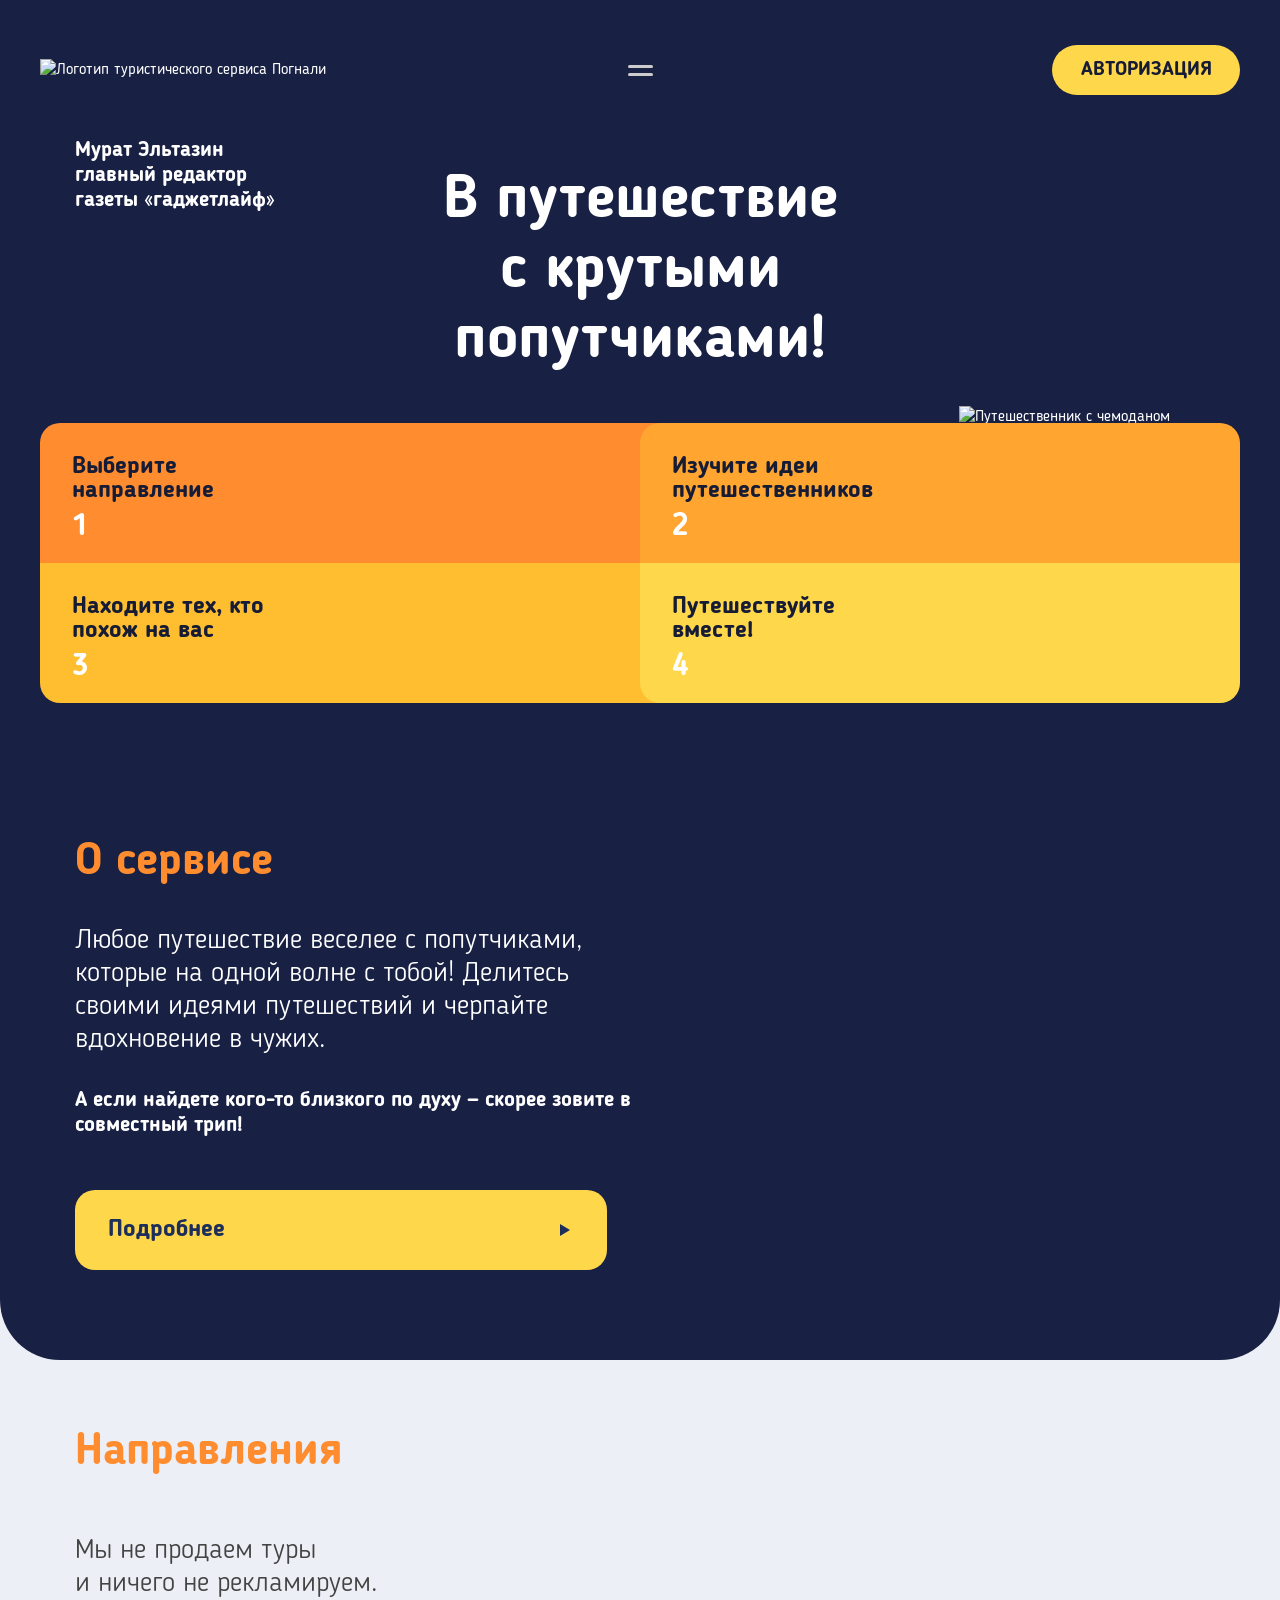
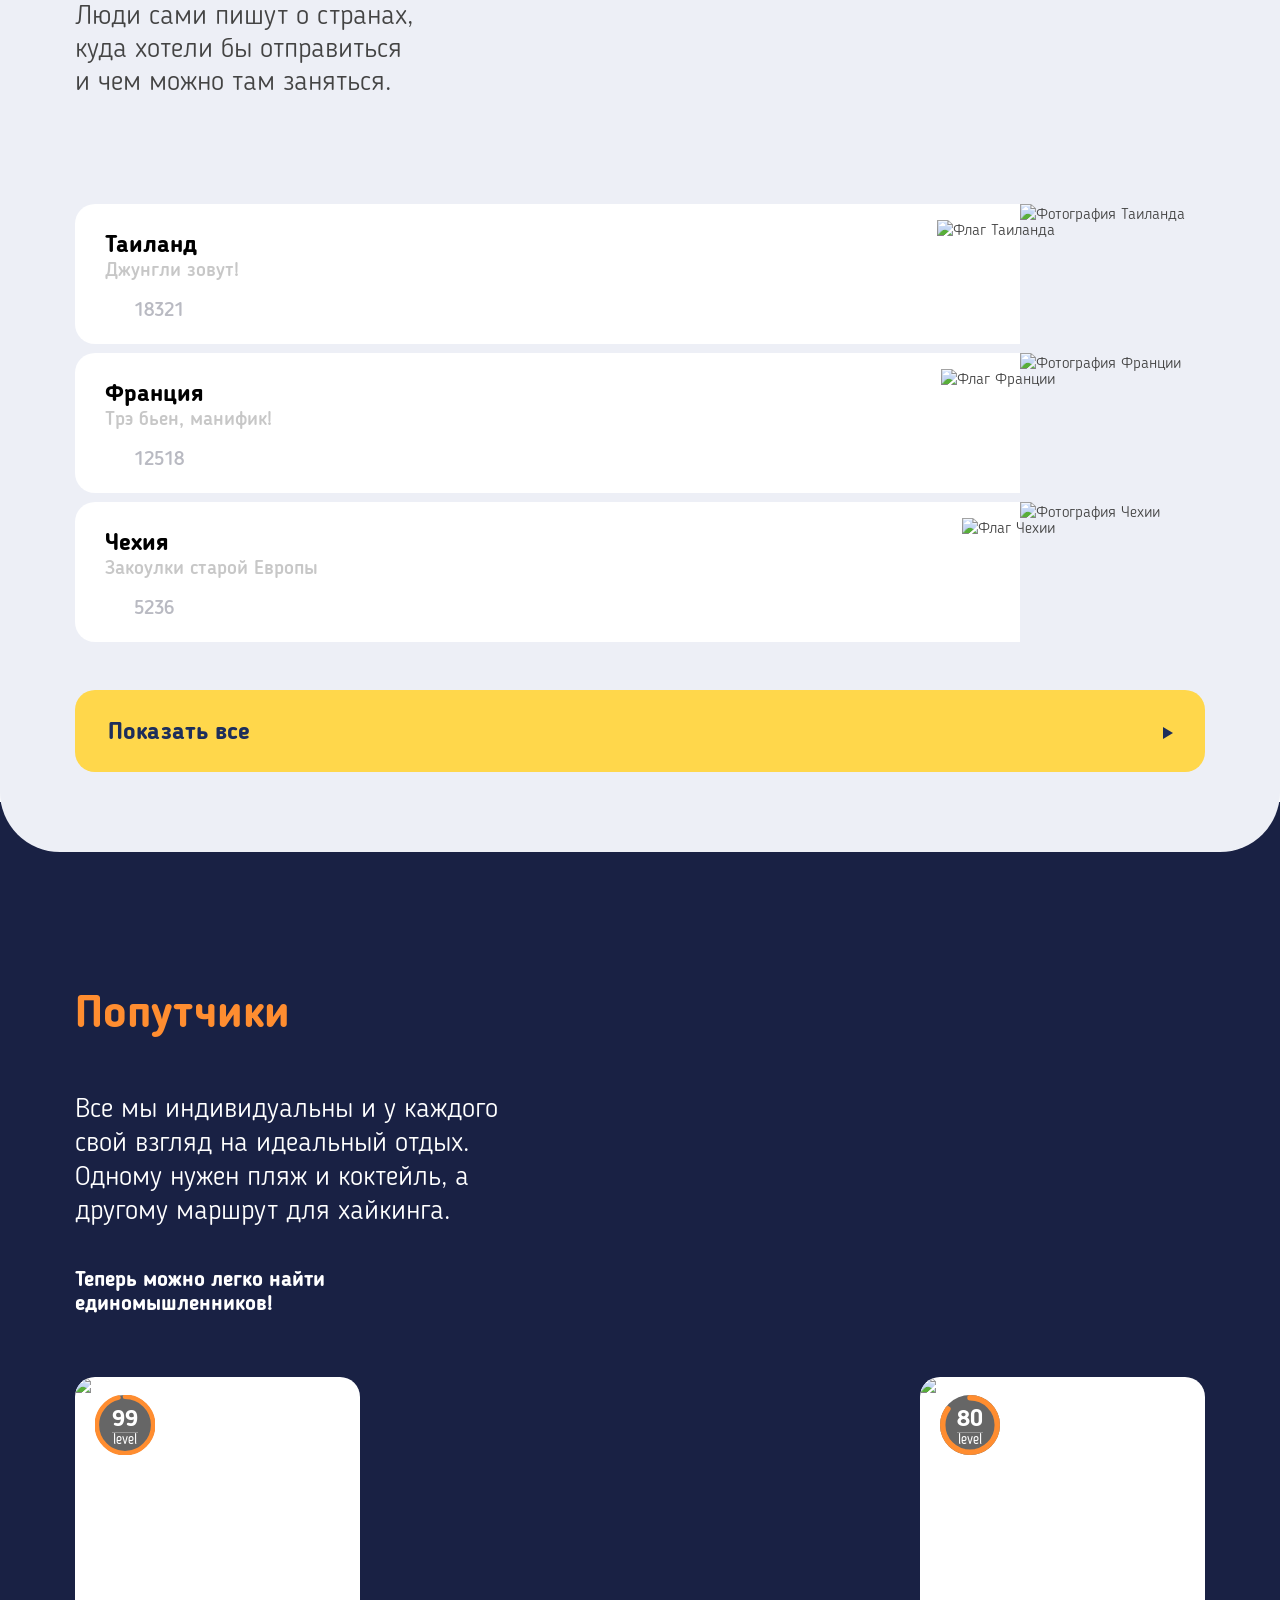
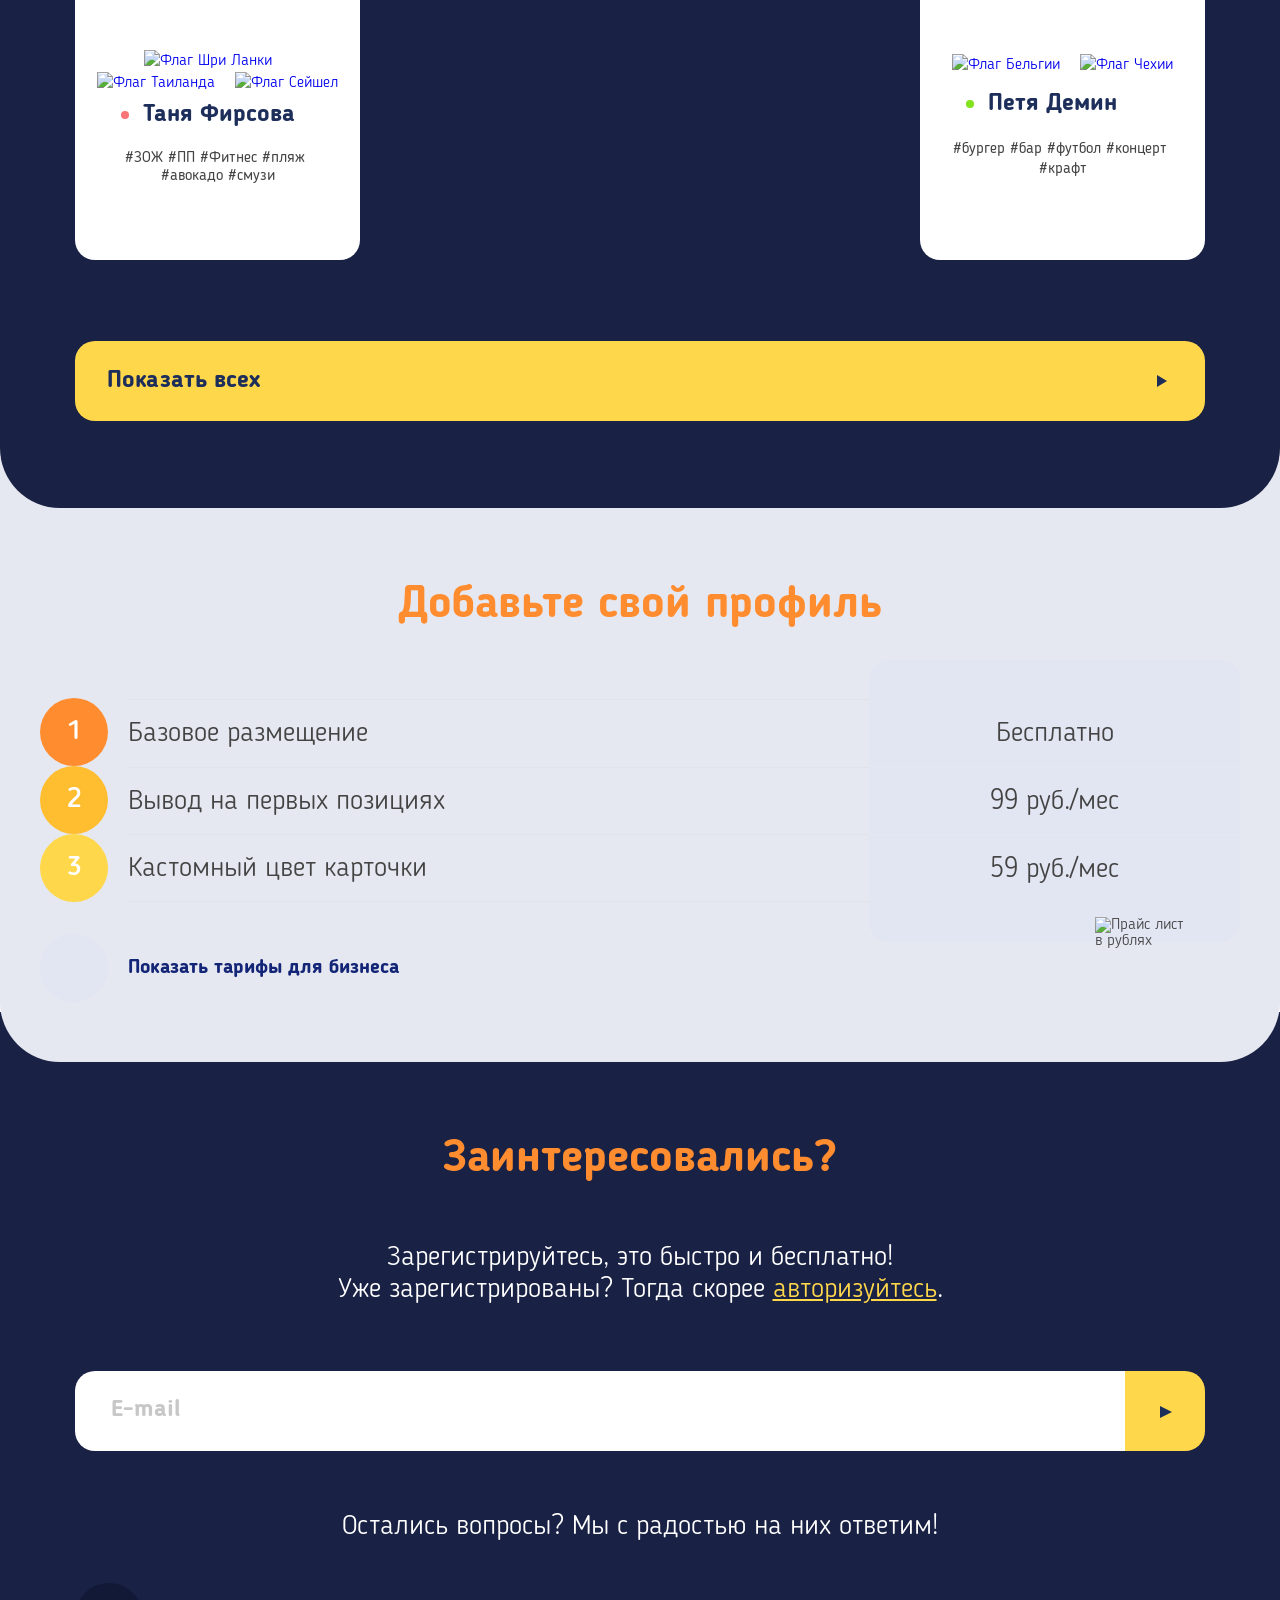
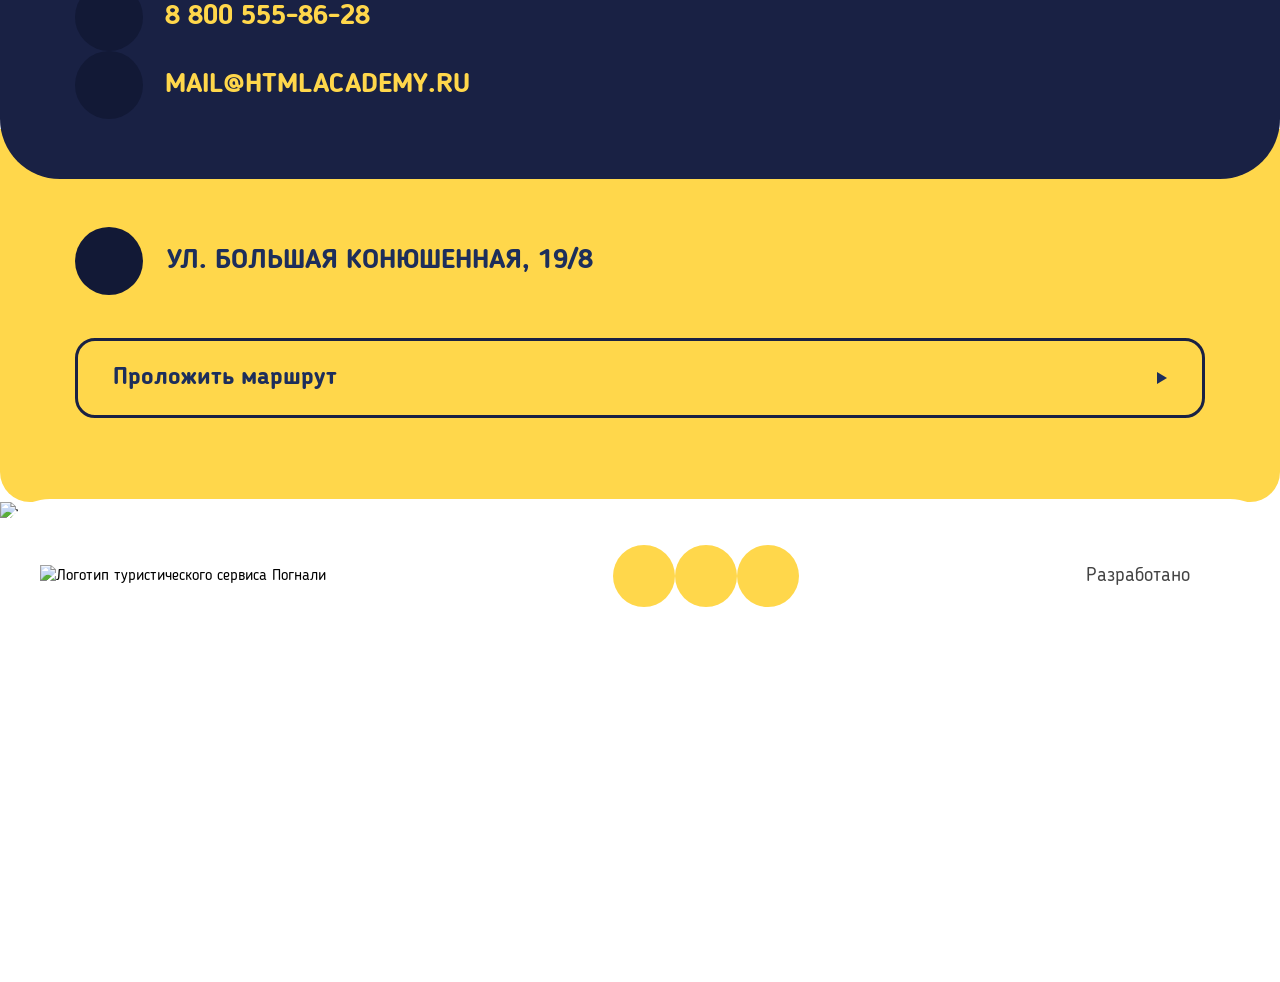
==== commit f672c238: ":heavy_check_mark: Сборка #14" ====
--- a/14/index.html
+++ b/14/index.html
@@ -577,6 +577,7 @@
     </div>
   </footer>
 <script src="js/header-open.js"></script>
+<script src="js/header-scrolling.js"></script>
 <script src="js/profile-modal.js"></script>
 </body>
 </html>
--- a/14/css/style.css
+++ b/14/css/style.css
@@ -2975,9 +2975,11 @@
       text-align: left; } }
 
 .header {
-  position: relative;
+  position: sticky;
+  top: 0;
   color: #ffffff;
-  background-color: #161c35; }
+  background-color: #161c35;
+  z-index: 20; }
   @media (min-width: 767px) {
     .header {
       background-color: #182044; } }
@@ -2989,6 +2991,23 @@
     @media (min-width: 1439px) {
       .header--opened {
         background-color: #192144; } }
+  .header--scrolled {
+    background-color: #ffffff; }
+  .header--scrolled .header__menu {
+    background-color: #ffffff; }
+  .header--scrolled .header__menu-items-wrapper {
+    display: none; }
+    @media (min-width: 767px) {
+      .header--scrolled .header__menu-items-wrapper {
+        display: contents; } }
+  .header--scrolled .header__logo-image {
+    display: none; }
+    .header--scrolled .header__logo-image--blue {
+      display: block; }
+  .header--scrolled .header-navigation::before {
+    background-color: #192144; }
+  .header--scrolled .header-navigation__link {
+    color: #192144; }
 
 .header__menu {
   position: relative;
